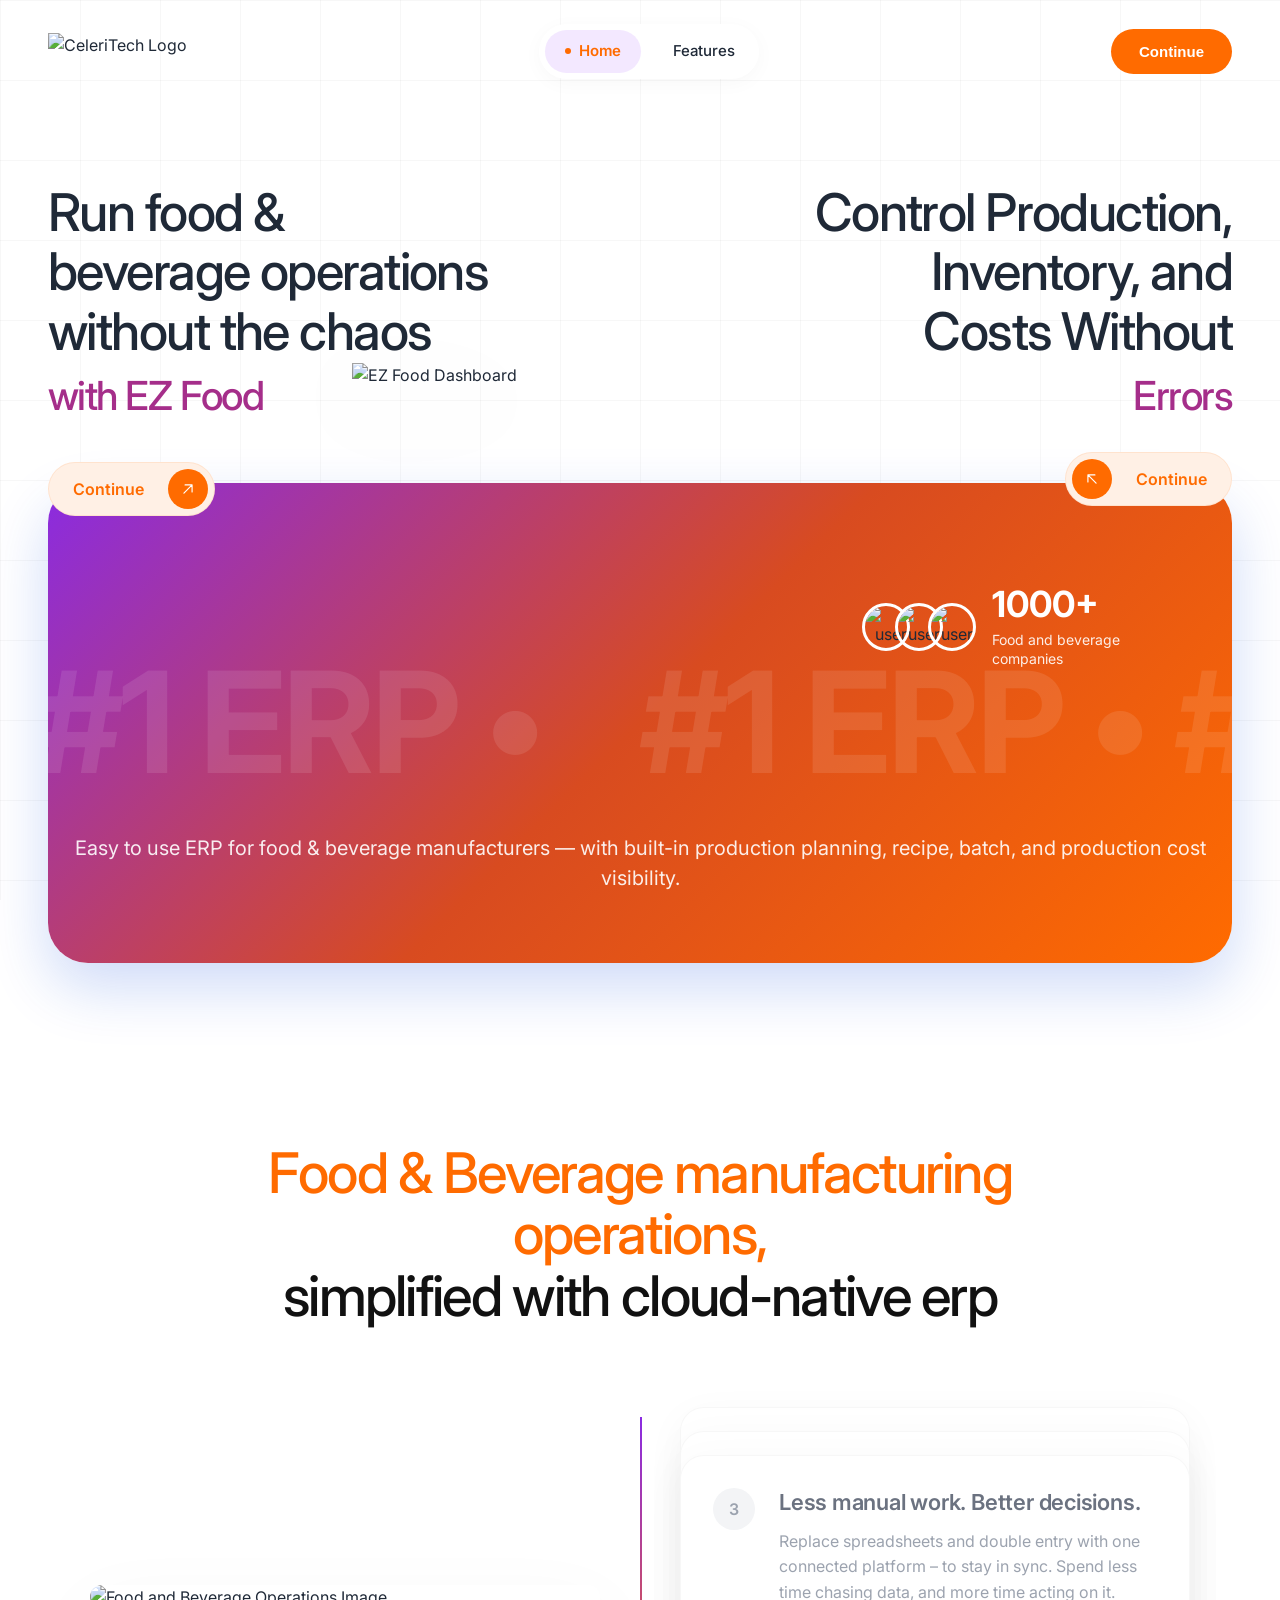
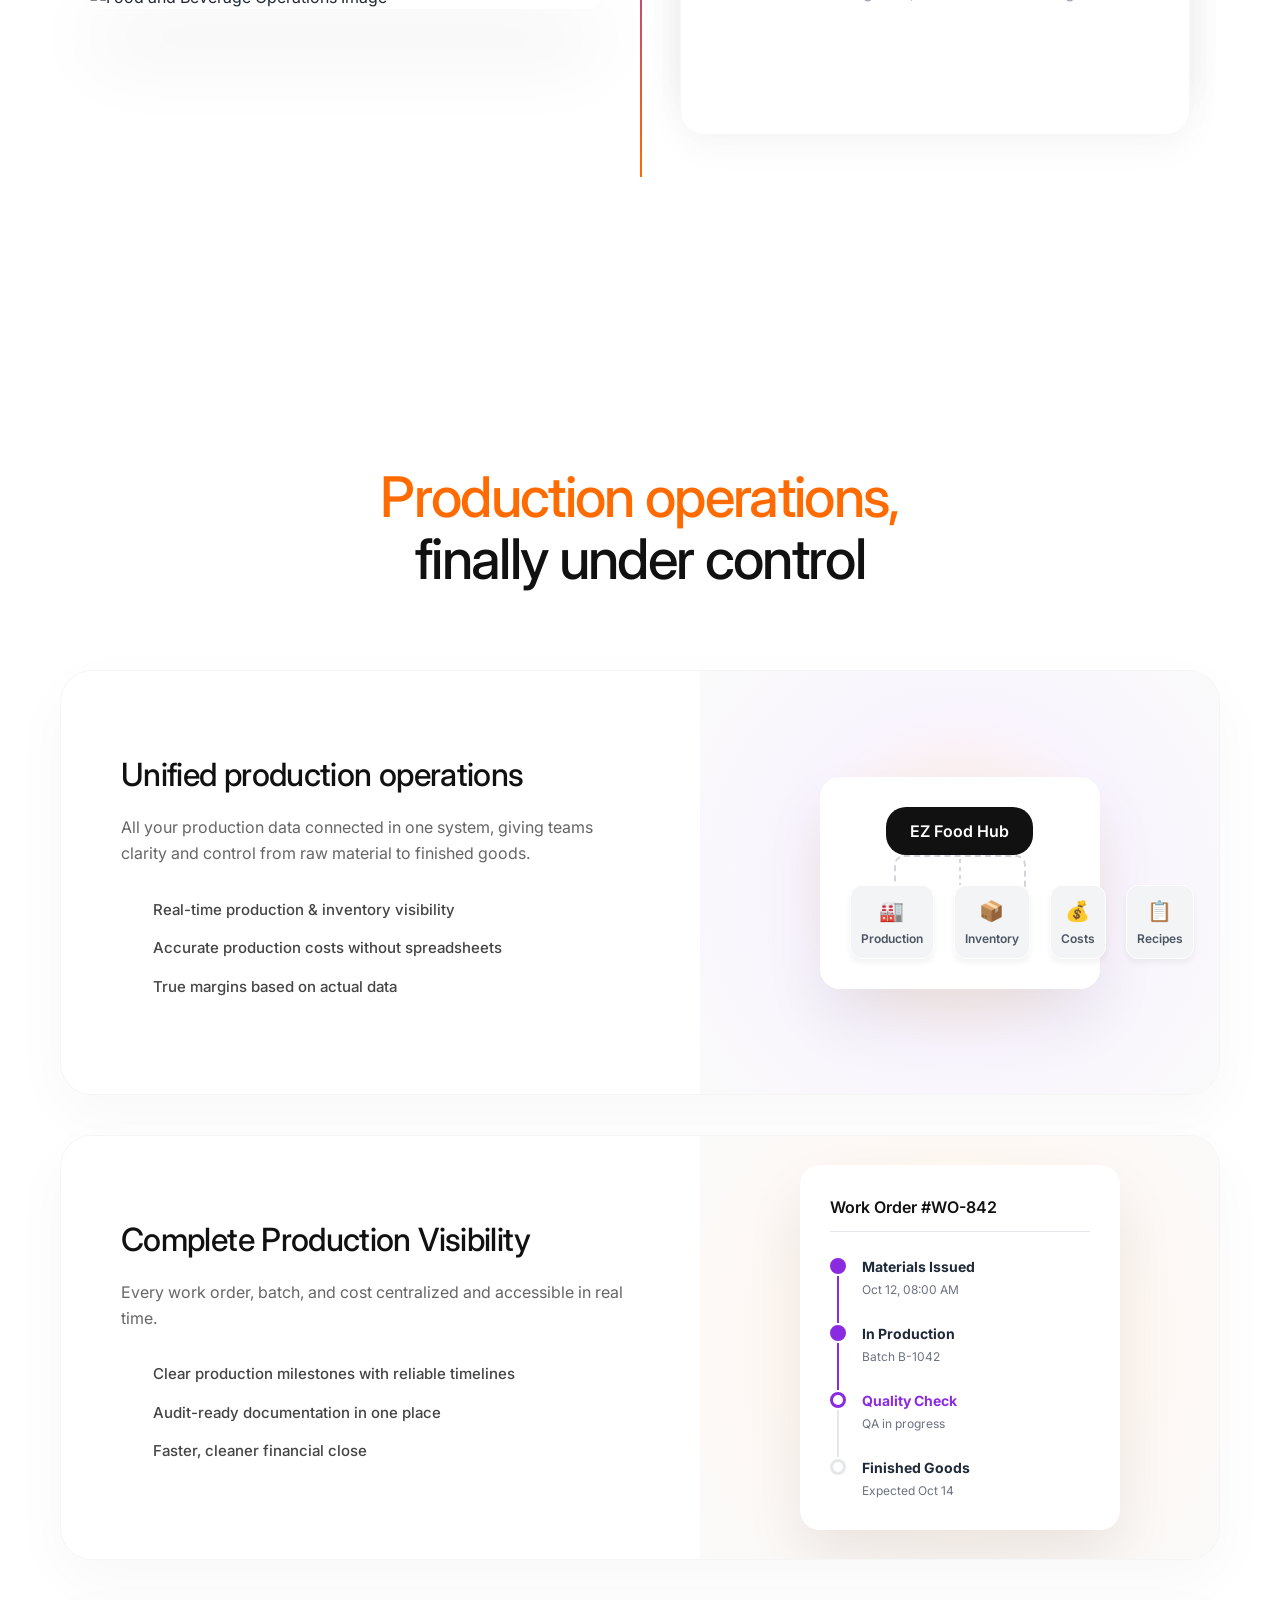
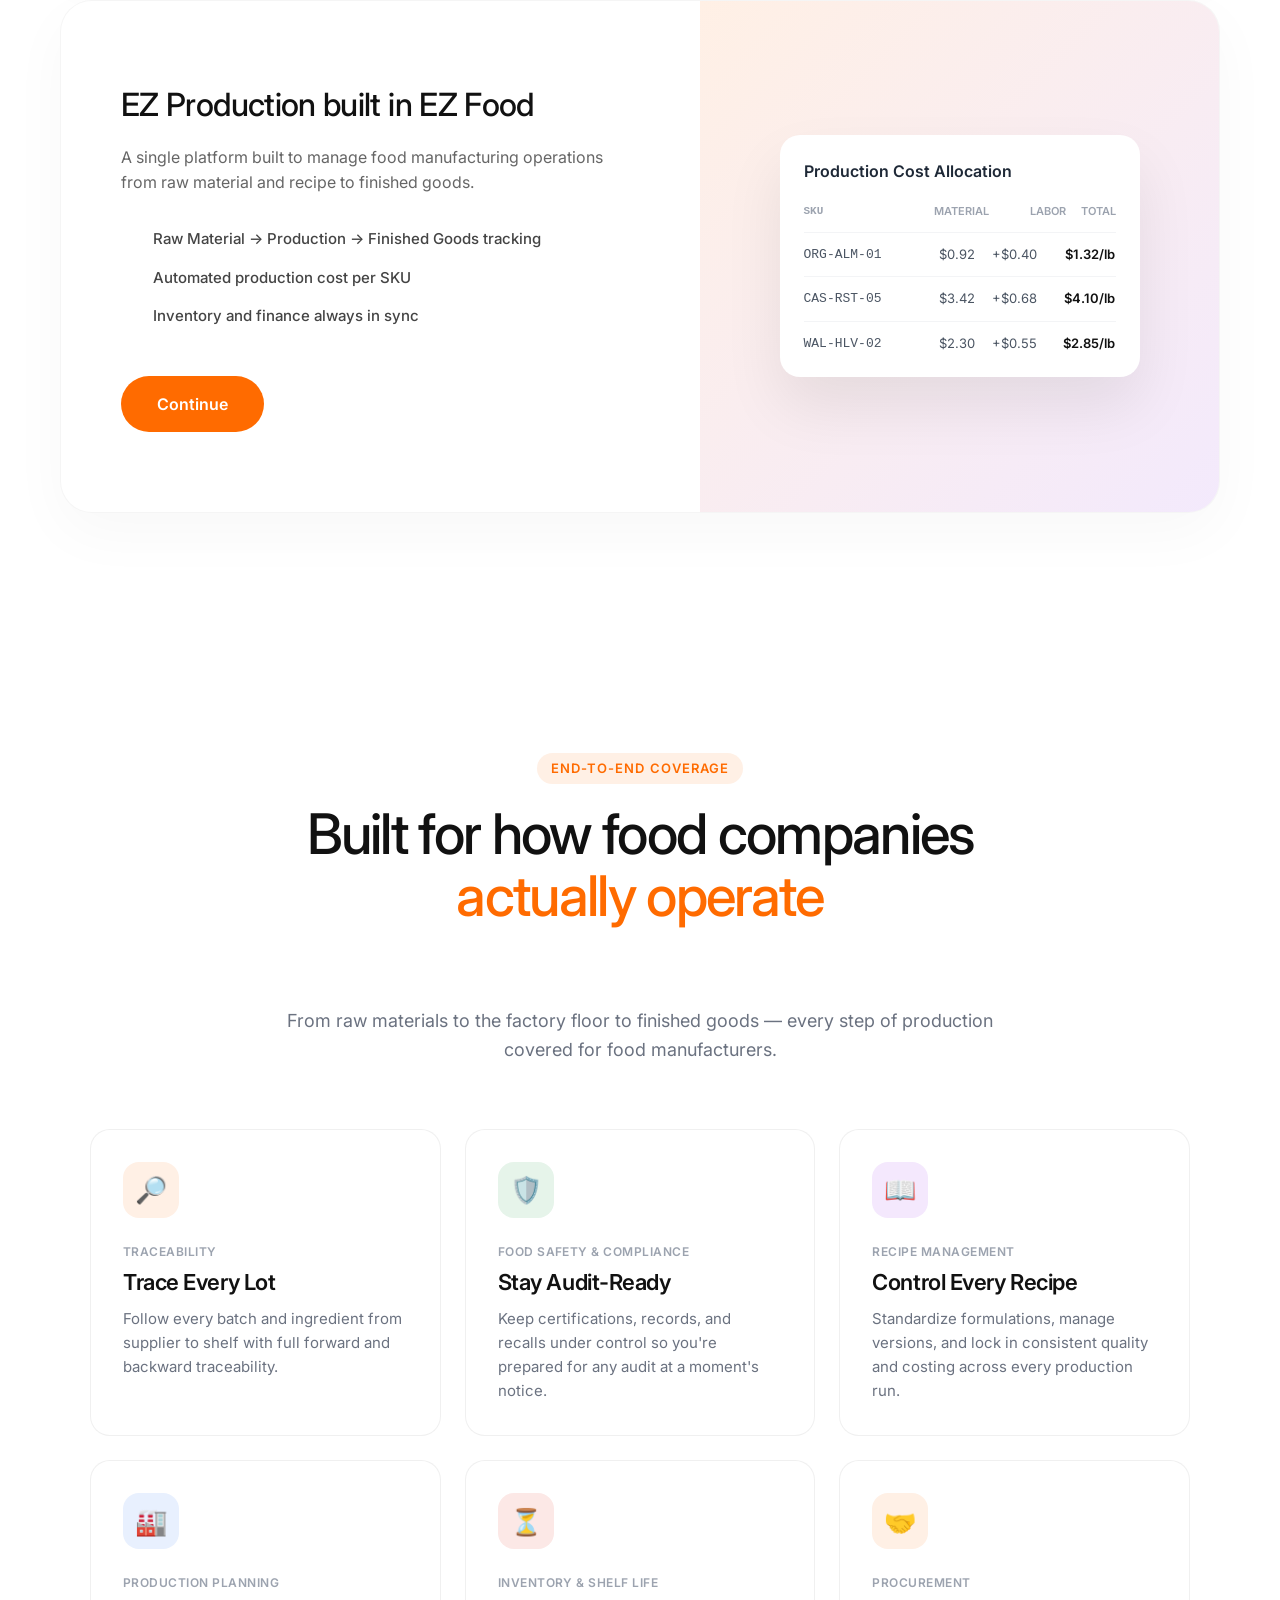
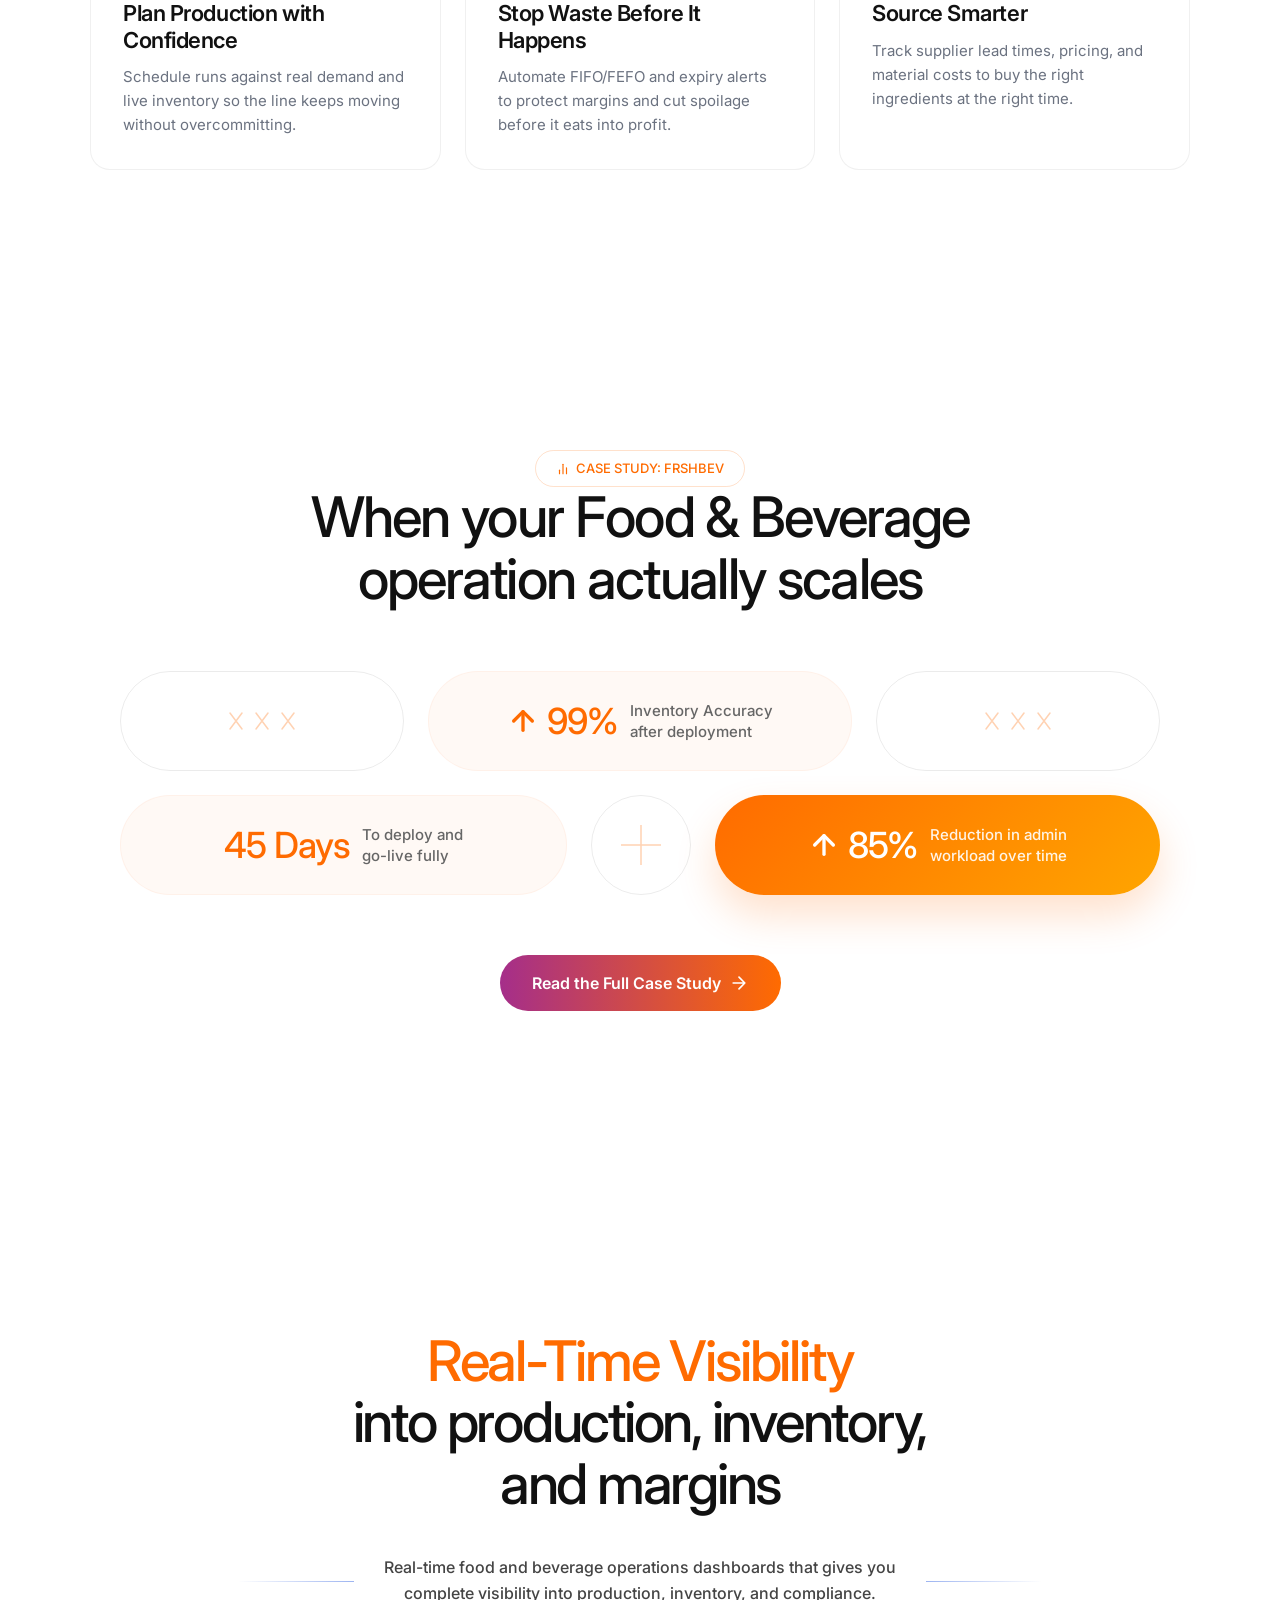
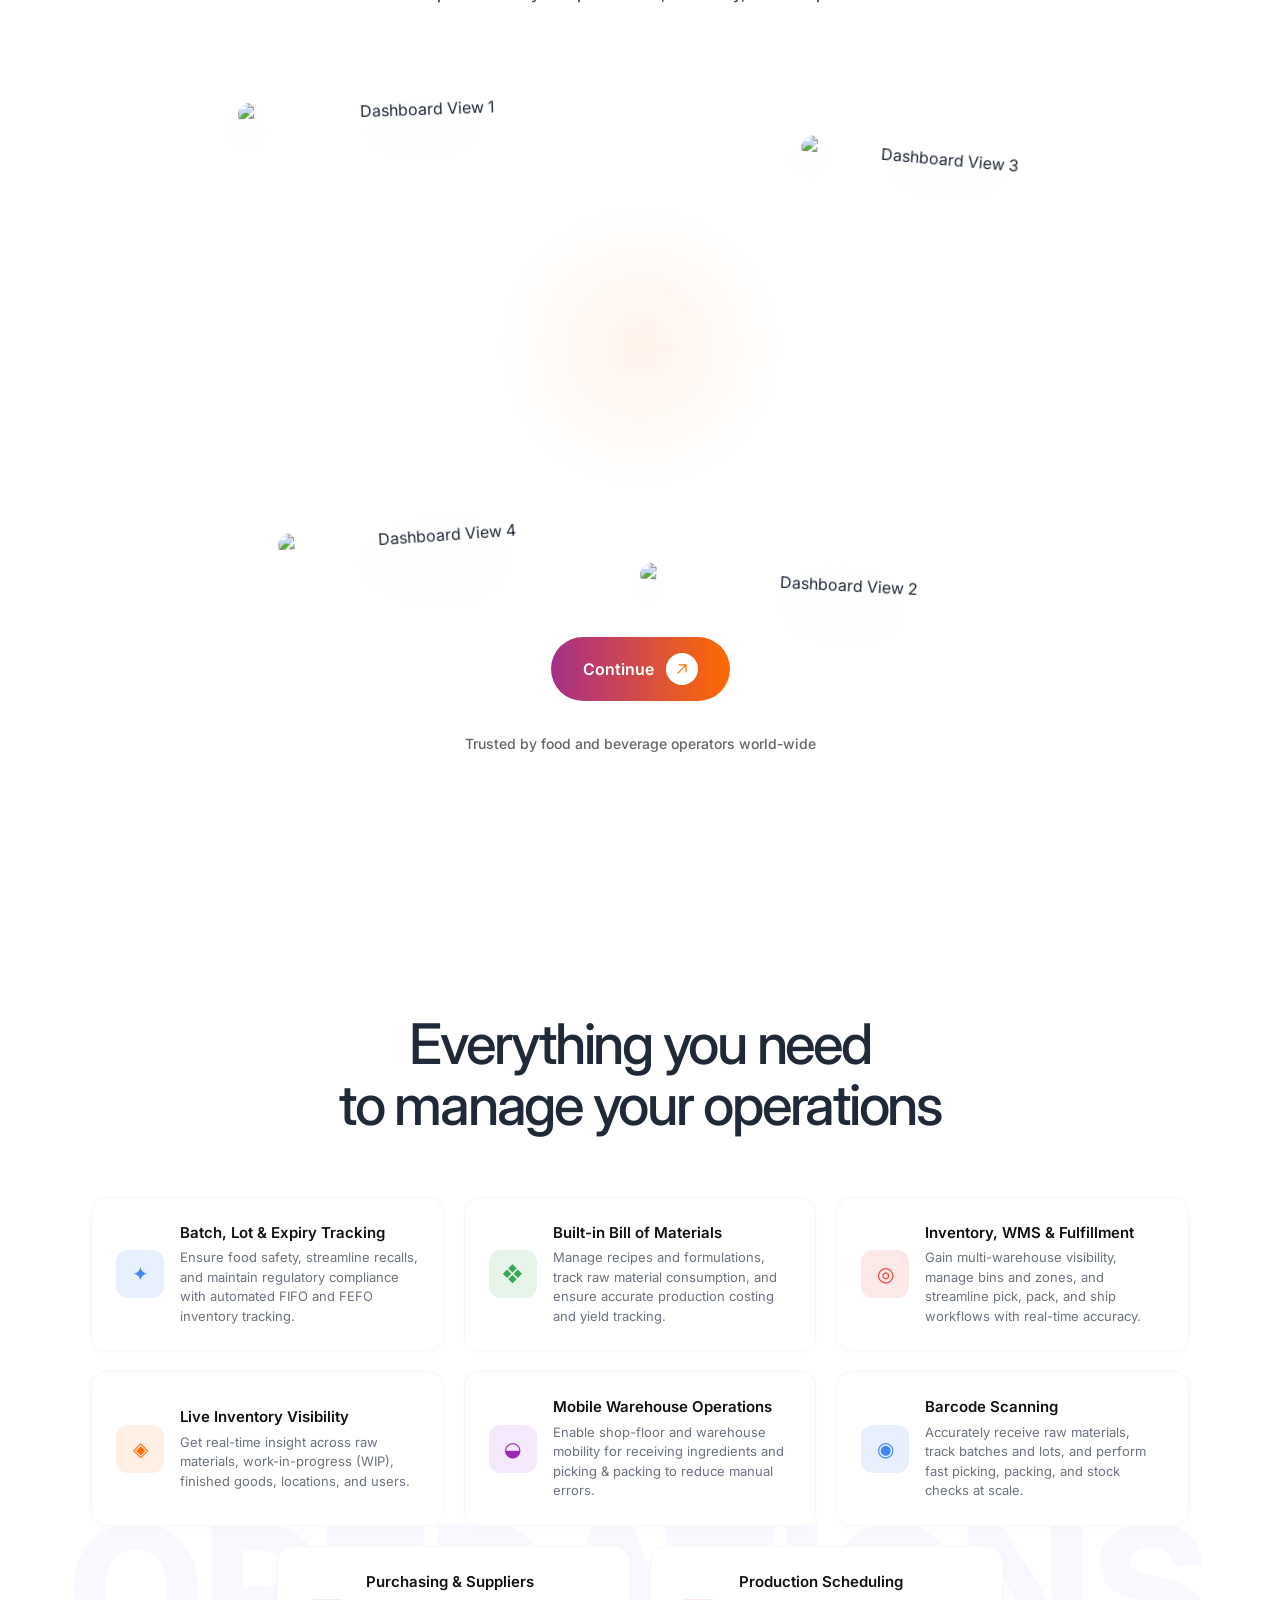
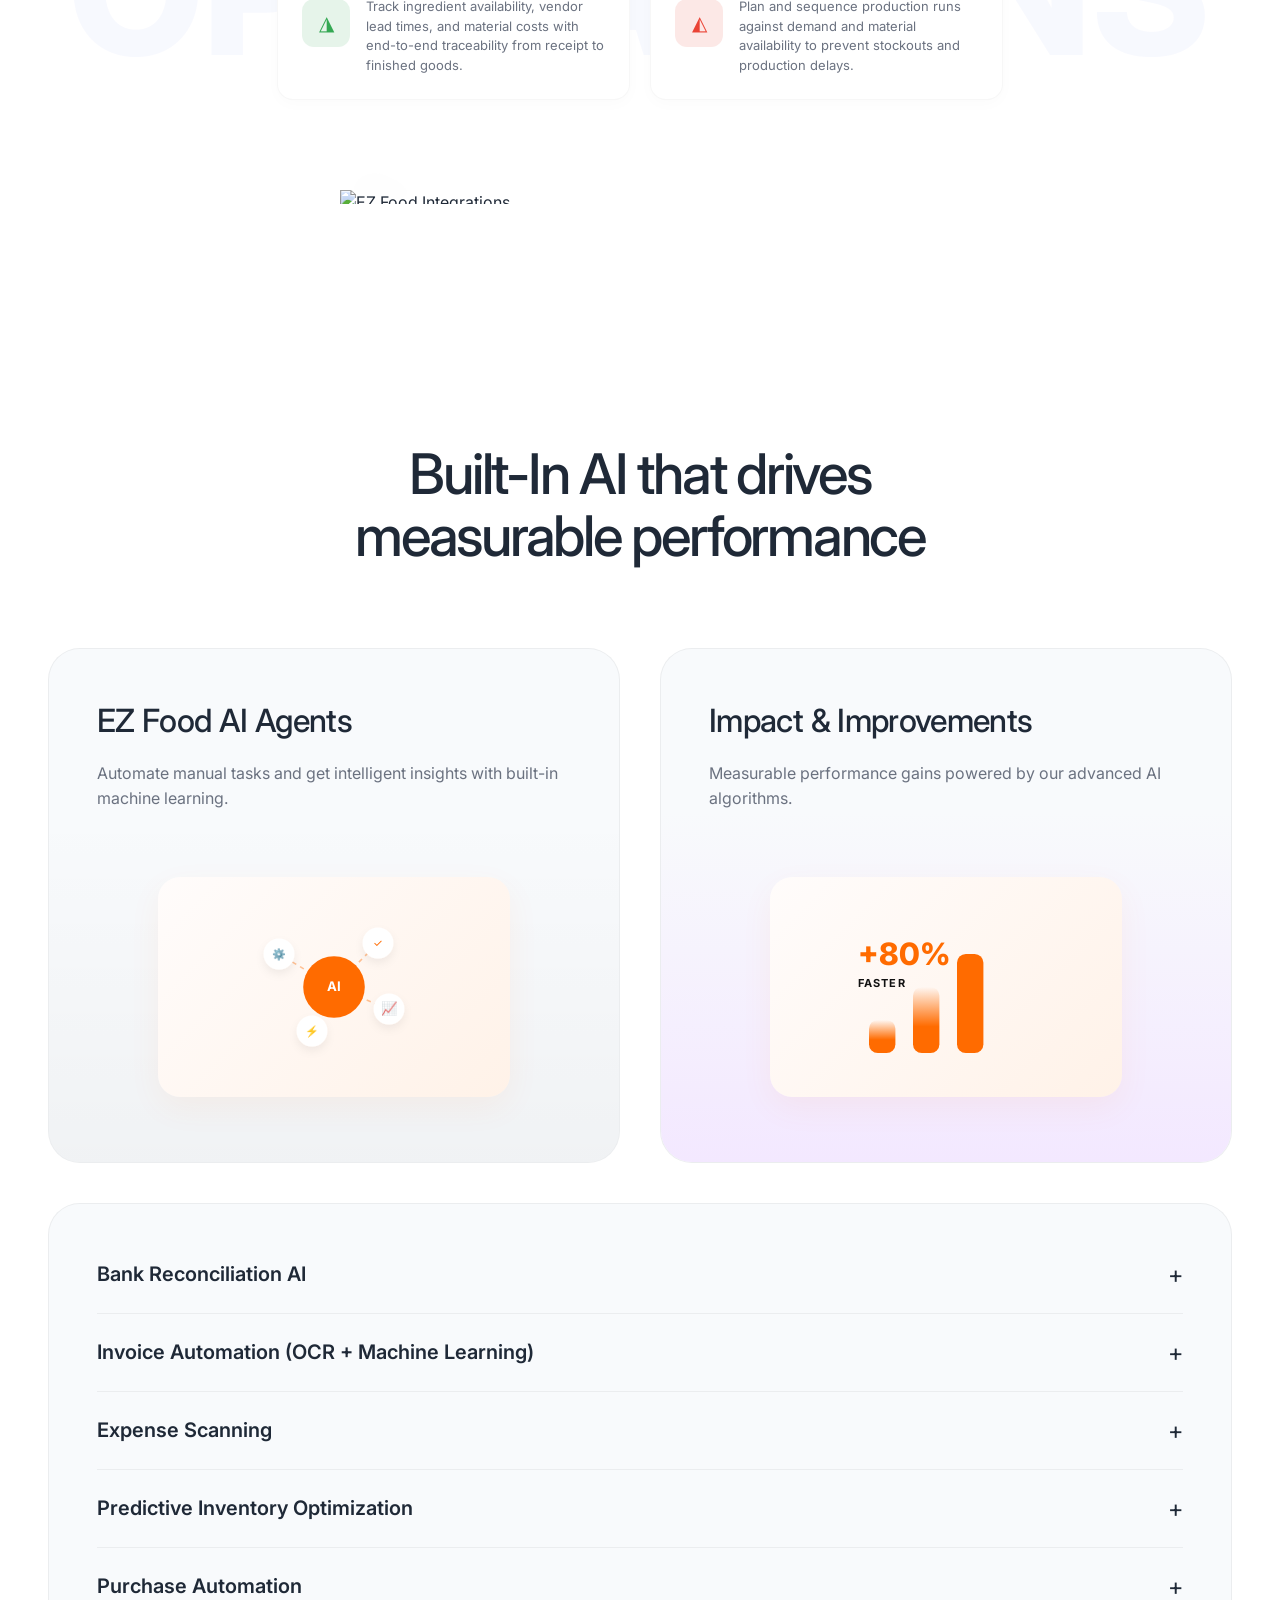
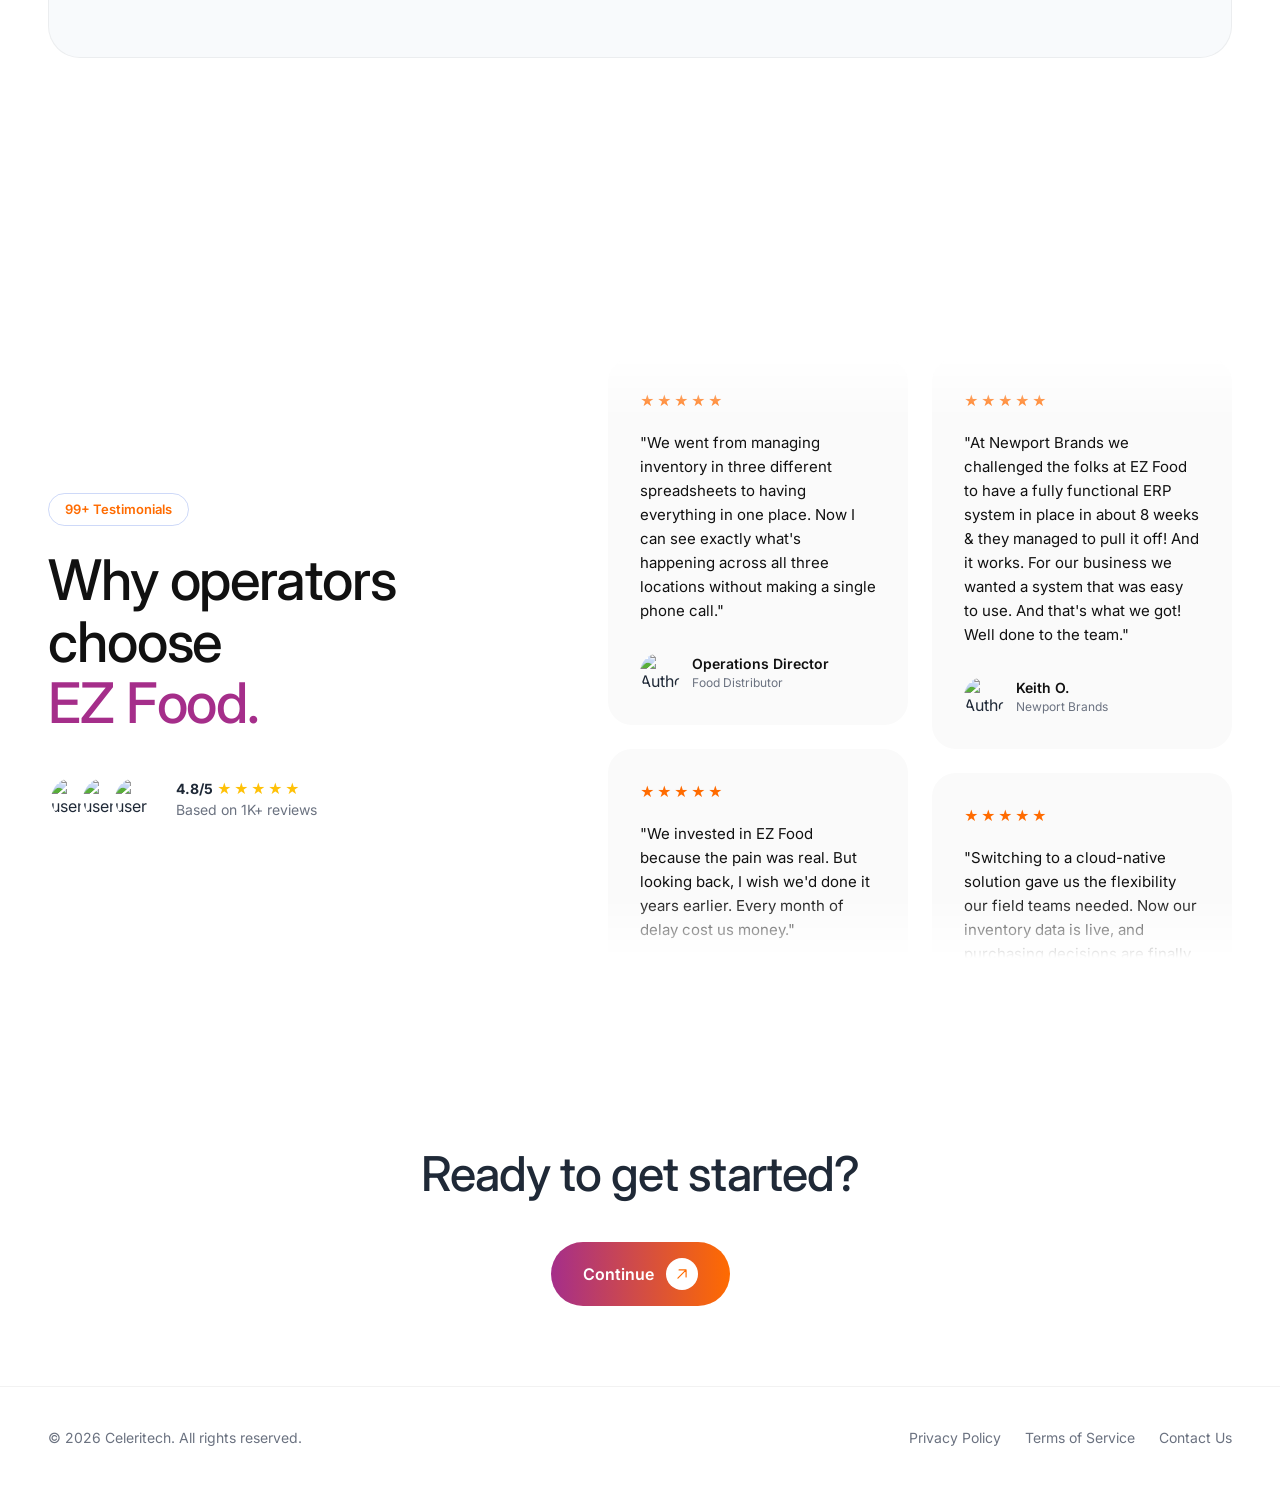
==== index.html @ 30a9c063 "Add Microsoft Clarity tracking script to all page headers Co-authored-by: Cursor <cursoragent@cursor" ====
<!DOCTYPE html>
<html lang="en">

<head>
    <meta charset="UTF-8">
    <meta name="viewport" content="width=device-width, initial-scale=1.0">
    <!-- Microsoft Clarity -->
    <script type="text/javascript">
        (function(c,l,a,r,i,t,y){
            c[a]=c[a]||function(){(c[a].q=c[a].q||[]).push(arguments)};
            t=l.createElement(r);t.async=1;t.src="https://www.clarity.ms/tag/"+i;
            y=l.getElementsByTagName(r)[0];y.parentNode.insertBefore(t,y);
        })(window, document, "clarity", "script", "x4iiqutn08");
    </script>
    <title>EZ Food – Cloud‑Native ERP for Food & Beverage Manufacturers</title>
    <meta name="description"
        content="EZ Food delivers cloud‑native, end‑to‑end control for food & beverage manufacturing operations. Boost visibility, reduce errors, and scale production effortlessly.">
    <link rel="canonical" href="https://www.enterpryze.celeritech.biz/" />
    <meta property="og:title" content="EZ Food – Cloud‑Native ERP for Food & Beverage Manufacturers" />
    <meta property="og:description"
        content="Streamline production, recipes, inventory, and costs with a single, AI‑powered ERP platform built for food manufacturers." />
    <meta property="og:image" content="https://www.enterpryze.celeritech.biz/assets/og-image.jpg" />
    <!-- Modern Sans-Serif Font similar to the reference -->
    <link href="https://fonts.googleapis.com/css2?family=Inter:wght@400;500;600;700&display=swap" rel="stylesheet">
    <link rel="stylesheet" href="styles.css">
    <!-- OpenAI Pixel -->
    <script>!function(w,d,s,u){if(w.oaiq)return;var q=function(){q.q.push(arguments)};q.q=[];w.oaiq=q;var j=d.createElement(s);j.async=1;j.src=u;var f=d.getElementsByTagName(s)[0];f.parentNode.insertBefore(j,f)}(window,document,"script","https://bzrcdn.openai.com/sdk/oaiq.min.js");oaiq("init",{pixelId:"5Sp3DaC7r8E27gbKiSJ3EH",debug:true});</script>
    <!-- Meta Pixel Code -->
    <script>
    !function(f,b,e,v,n,t,s)
    {if(f.fbq)return;n=f.fbq=function(){n.callMethod?
    n.callMethod.apply(n,arguments):n.queue.push(arguments)};
    if(!f._fbq)f._fbq=n;n.push=n;n.loaded=!0;n.version='2.0';
    n.queue=[];t=b.createElement(e);t.async=!0;
    t.src=v;s=b.getElementsByTagName(e)[0];
    s.parentNode.insertBefore(t,s)}(window, document,'script',
    'https://connect.facebook.net/en_US/fbevents.js');
    fbq('init', '638460233849959');
    fbq('track', 'PageView');
    </script>
    <noscript><img height="1" width="1" style="display:none"
    src="https://www.facebook.com/tr?id=638460233849959&ev=PageView&noscript=1"
    /></noscript>
    <!-- End Meta Pixel Code -->
    <!-- Google Tag Manager -->
    <script>(function(w,d,s,l,i){w[l]=w[l]||[];w[l].push({'gtm.start':
    new Date().getTime(),event:'gtm.js'});var f=d.getElementsByTagName(s)[0],
    j=d.createElement(s),dl=l!='dataLayer'?'&l='+l:'';j.async=true;j.src=
    'https://www.googletagmanager.com/gtm.js?id='+i+dl;f.parentNode.insertBefore(j,f);
    })(window,document,'script','dataLayer','GTM-PMD558M');</script>
    <!-- End Google Tag Manager -->
    <!-- Google tag (gtag.js) -->
    <script async src="https://www.googletagmanager.com/gtag/js?id=G-CQ107D64GC"></script>
    <script>
      window.dataLayer = window.dataLayer || [];
      function gtag(){dataLayer.push(arguments);}
      gtag('js', new Date());

      gtag('config', 'G-CQ107D64GC');
    </script>
    <!-- Google tag (gtag.js) event - delayed navigation helper -->
    <script>
      function gtagSendEvent(url) {
        var callback = function () {
          if (typeof url === 'string') {
            window.open(url, '_blank');
          }
        };
        oaiq("measure", "appointment_scheduled", { type: "customer_action" });
        gtag('event', 'close_convert_lead', {
          'event_callback': callback,
          'event_timeout': 2000,
        });
        return false;
      }
    </script>
</head>

<body>
    <!-- Google Tag Manager (noscript) -->
    <noscript><iframe src="https://www.googletagmanager.com/ns.html?id=GTM-PMD558M"
    height="0" width="0" style="display:none;visibility:hidden"></iframe></noscript>
    <!-- End Google Tag Manager (noscript) -->
    <div class="background-grid"></div>

    <!-- Navigation -->
    <nav class="navbar">
        <div class="logo">
            <img src="./assets/celeritech_logo.png" alt="CeleriTech Logo" class="brand-logo">
        </div>

        <div class="nav-links">
            <a href="#" class="nav-btn active">
                <span class="dot"></span> Home
            </a>
            <a href="#features" class="nav-link">Features</a>

        </div>

        <button class="nav-cta"
            onclick="gtagSendEvent('https://api.leadconnectorhq.com/widget/bookings/celeritechimporters')">Continue</button>
    </nav>

    <!-- Hero Section -->
    <main class="hero-container">
        <!-- Center Phone Mockup (overlaps everything) -->
        <!-- Center iPad Mockup (Animated) -->
        <!-- Center Dashboard Mockup -->
        <div class="hero-center-image-wrapper"
            style="position: absolute; left: 50%; top: 180px; transform: translateX(-50%); z-index: 20; width: 600px; max-width: 45vw; pointer-events: none;">
            <img src="https://ik.imagekit.io/kusosheutk/_Hero%20product%20image_%20V1.png" alt="EZ Food Dashboard"
                style="width: 100%; height: auto; object-fit: contain; filter: drop-shadow(0 25px 50px rgba(0,0,0,0.15));">
        </div>

        <section class="hero-content">
            <!-- Left Side: Title & CTA -->
            <div class="hero-left">
                <h1 class="hero-title" style="font-size: 52px; line-height: 1.15;">Run food &<br>beverage
                    operations<br>without the chaos<br><span class="muted"
                        style="font-size: 40px; color: rgb(165, 46, 138);">with EZ Food</span></h1>

                <div class="hero-cta-wrap">
                    <div class="pill-cta-container"
                        onclick="gtagSendEvent('https://api.leadconnectorhq.com/widget/bookings/celeritechimporters')"
                        style="cursor: pointer;">
                        <span class="cta-text">Continue</span>
                        <div class="cta-arrow-circle">
                            <svg width="14" height="14" viewBox="0 0 24 24" fill="none"
                                xmlns="http://www.w3.org/2000/svg">
                                <path d="M5 19L19 5M19 5H7M19 5V17" stroke="white" stroke-width="2"
                                    stroke-linecap="round" stroke-linejoin="round" />
                            </svg>
                        </div>
                    </div>
                </div>
            </div>

            <!-- Right Side: Description & Stats -->
            <div class="hero-right"
                style="text-align: right; display: flex; flex-direction: column; align-items: flex-end; padding-top: 0; max-width: 500px;">
                <h2 class="hero-title hide-on-mobile" style="font-size: 52px; line-height: 1.15; margin-bottom: 30px;">
                    Control Production,<br>
                    Inventory, and<br>
                    Costs Without<br>
                    <span class="muted" style="font-size: 40px; color: rgb(165, 46, 138);">Errors</span>
                </h2>

                <div class="hero-cta-wrap hide-on-mobile" style="margin-top: 0; margin-bottom: 20px;">
                    <div class="pill-cta-container"
                        onclick="gtagSendEvent('https://api.leadconnectorhq.com/widget/bookings/celeritechimporters')"
                        style="cursor: pointer; flex-direction: row-reverse; padding: 6px 24px 6px 6px; gap: 24px;">
                        <span class="cta-text" style="margin: 0;">Continue</span>
                        <div class="cta-arrow-circle">
                            <svg width="14" height="14" viewBox="0 0 24 24" fill="none"
                                xmlns="http://www.w3.org/2000/svg">
                                <path d="M19 19L5 5M5 5H17M5 5V17" stroke="white" stroke-width="2"
                                    stroke-linecap="round" stroke-linejoin="round" />
                            </svg>
                        </div>
                    </div>
                </div>

                <div class="hero-stats"
                    style="justify-content: flex-end; margin-top: 60px; margin-right: 40px; gap: 16px;">
                    <div class="avatars-group">
                        <img src="https://i.pravatar.cc/100?img=33" alt="user">
                        <img src="https://i.pravatar.cc/100?img=47" alt="user">
                        <img src="https://i.pravatar.cc/100?img=12" alt="user">
                    </div>
                    <div class="stats-text" style="color: white; text-align: left;">
                        <h2>1000+</h2>
                        <p style="font-size: 14px;">Food and beverage companies</p>
                    </div>
                </div>
            </div>
        </section>

        <!-- Large Transparent Watermark Background -->
        <div class="watermark-bg">
            <div class="marquee-track">
                <div class="watermark-text">#1 ERP • #1 ERP • #1 ERP • #1 ERP • #1 ERP • #1 ERP •&nbsp;</div>
                <div class="watermark-text">#1 ERP • #1 ERP • #1 ERP • #1 ERP • #1 ERP • #1 ERP •&nbsp;</div>
            </div>

            <div class="partnerships">
                <p>Easy to use ERP for food & beverage manufacturers — with built-in production planning, recipe,
                    batch, and production cost visibility.</p>
            </div>
        </div>

    </main>

    <!-- How It Helps / Challenges Solved Section -->
    <section class="how-it-helps-section">
        <div class="container">
            <div class="hih-header text-center" style="margin-bottom: 80px; text-align: center;">
                <h2 class="section-title"
                    style="max-width: 900px; margin: 0 auto; color: #111; font-size: 56px; line-height: 1.1; letter-spacing: -0.03em;">
                    <span style="color: #FF6B00;">Food & Beverage manufacturing operations,</span><br>
                    <span style="color: #111;">simplified with cloud-native erp</span>
                </h2>
            </div>

            <div class="hih-grid">
                <!-- Left: Image area -->
                <div class="hih-visual">
                    <img src="https://ik.imagekit.io/kusosheutk/Man%20Unloading%20Boxes.png"
                        alt="Food and Beverage Operations Image"
                        style="width: 100%; height: auto; max-height: 500px; object-fit: cover; border-radius: 32px; box-shadow: 0 40px 80px rgba(0,0,0,0.1);">
                </div>

                <!-- Right: Steps -->
                <div class="hih-steps">
                    <!-- Step 1 (Active) -->
                    <div class="hih-step step-active">
                        <div class="step-num">1</div>
                        <div class="step-content">
                            <h3>Full Visibility from Raw Material to Finished Goods — Without Spreadsheet Chaos</h3>
                            <p>Many food and beverage manufacturers still rely on spreadsheets for production planning,
                                manual inventory counting, and batch tracking. This creates delays, compliance risks,
                                and hidden costs that multiply as your production scales.</p>
                        </div>
                    </div>

                    <!-- Step 2 (Muted) -->
                    <div class="hih-step step-muted">
                        <div class="step-num">2</div>
                        <div class="step-content">
                            <h3 class="purple-title">EZ Food fixes that.</h3>
                            <p>A single integrated ERP for accounting, production planning, inventory management, order
                                processing, batch tracking, and customer relationship management, all with real-time
                                data that connects every function.</p>
                        </div>
                    </div>

                    <!-- Step 3 (Muted) -->
                    <div class="hih-step step-muted">
                        <div class="step-num">3</div>
                        <div class="step-content">
                            <h3>Less manual work. Better decisions.</h3>
                            <p>Replace spreadsheets and double entry with one connected platform – to stay in sync.
                                Spend less time chasing data, and more time acting on it.</p>
                        </div>
                    </div>

                    <div class="hih-cta-wrapper" style="margin-top: 24px; padding-left: 64px;">
                        <a href="#" onclick="gtagSendEvent('https://api.leadconnectorhq.com/widget/bookings/celeritechimporters'); return false;"
                            class="hih-cta">Continue</a>
                    </div>
                </div>
            </div>
        </div>
    </section>


    <!-- Stacked Cards Feature Section -->
    <section class="stacked-cards-section">
        <div class="container s-container">
            <div class="s-header text-center" style="margin-bottom: 80px;">
                <h2 class="section-title"
                    style="color: #111; font-size: 56px; line-height: 1.1; letter-spacing: -0.03em;">
                    <span style="color: #FF6B00;">Production operations,</span><br>
                    <span style="color: #111;">finally under control</span>
                </h2>
            </div>

            <div class="s-grid">

                <!-- Card 1 -->
                <div class="s-card">
                    <div class="s-content">
                        <h2>Unified production operations</h2>
                        <p>All your production data connected in one system, giving teams clarity and control from raw
                            material to finished goods.</p>
                        <ul class="s-list">
                            <li>
                                <svg width="20" height="20" viewBox="0 0 24 24" fill="none" class="check-icon"
                                    stroke="#FF6B00" stroke-width="2" stroke-linecap="round" stroke-linejoin="round">
                                    <polyline points="20 6 9 17 4 12"></polyline>
                                </svg>
                                Real-time production & inventory visibility
                            </li>
                            <li>
                                <svg width="20" height="20" viewBox="0 0 24 24" fill="none" class="check-icon"
                                    stroke="#FF6B00" stroke-width="2" stroke-linecap="round" stroke-linejoin="round">
                                    <polyline points="20 6 9 17 4 12"></polyline>
                                </svg>
                                Accurate production costs without spreadsheets
                            </li>
                            <li>
                                <svg width="20" height="20" viewBox="0 0 24 24" fill="none" class="check-icon"
                                    stroke="#FF6B00" stroke-width="2" stroke-linecap="round" stroke-linejoin="round">
                                    <polyline points="20 6 9 17 4 12"></polyline>
                                </svg>
                                True margins based on actual data
                            </li>
                        </ul>
                    </div>
                    <div class="s-visual visual-bg-1">
                        <div class="s-mockup hub-ui">
                            <div class="hub-center">EZ Food Hub</div>
                            <div class="hub-nodes">
                                <div class="node"><span class="node-icon">🏭</span>Production</div>
                                <div class="node"><span class="node-icon">📦</span>Inventory</div>
                                <div class="node"><span class="node-icon">💰</span>Costs</div>
                                <div class="node"><span class="node-icon">📋</span>Recipes</div>
                            </div>
                        </div>
                    </div>
                </div>

                <!-- Card 2 -->
                <div class="s-card s-reverse">
                    <div class="s-visual visual-bg-2">
                        <div class="s-mockup timeline-ui">
                            <div class="timeline-header">Work Order #WO-842</div>
                            <div class="timeline-body">
                                <div class="t-step done">
                                    <div class="t-dot"></div>
                                    <div class="t-text"><strong>Materials Issued</strong><span>Oct 12, 08:00 AM</span>
                                    </div>
                                </div>
                                <div class="t-step done">
                                    <div class="t-dot"></div>
                                    <div class="t-text"><strong>In Production</strong><span>Batch B-1042</span>
                                    </div>
                                </div>
                                <div class="t-step active">
                                    <div class="t-dot"></div>
                                    <div class="t-text"><strong>Quality Check</strong><span>QA in progress</span>
                                    </div>
                                </div>
                                <div class="t-step">
                                    <div class="t-dot"></div>
                                    <div class="t-text"><strong>Finished Goods</strong><span>Expected Oct 14</span></div>
                                </div>
                            </div>
                        </div>
                    </div>
                    <div class="s-content">
                        <h2>Complete Production Visibility</h2>
                        <p>Every work order, batch, and cost centralized and accessible in real time.</p>
                        <ul class="s-list">
                            <li>
                                <svg width="20" height="20" viewBox="0 0 24 24" fill="none" class="check-icon"
                                    stroke="#8A2BE2" stroke-width="2" stroke-linecap="round" stroke-linejoin="round">
                                    <polyline points="20 6 9 17 4 12"></polyline>
                                </svg>
                                Clear production milestones with reliable timelines
                            </li>
                            <li>
                                <svg width="20" height="20" viewBox="0 0 24 24" fill="none" class="check-icon"
                                    stroke="#8A2BE2" stroke-width="2" stroke-linecap="round" stroke-linejoin="round">
                                    <polyline points="20 6 9 17 4 12"></polyline>
                                </svg>
                                Audit-ready documentation in one place
                            </li>
                            <li>
                                <svg width="20" height="20" viewBox="0 0 24 24" fill="none" class="check-icon"
                                    stroke="#8A2BE2" stroke-width="2" stroke-linecap="round" stroke-linejoin="round">
                                    <polyline points="20 6 9 17 4 12"></polyline>
                                </svg>
                                Faster, cleaner financial close
                            </li>
                        </ul>
                    </div>
                </div>

                <!-- Card 3 -->
                <div class="s-card">
                    <div class="s-content">
                        <h2>EZ Production built in EZ Food</h2>
                        <p>A single platform built to manage food manufacturing operations from raw material and recipe
                            to finished goods.</p>
                        <ul class="s-list">
                            <li>
                                <svg width="20" height="20" viewBox="0 0 24 24" fill="none" class="check-icon"
                                    stroke="#FF6B00" stroke-width="2" stroke-linecap="round" stroke-linejoin="round">
                                    <polyline points="20 6 9 17 4 12"></polyline>
                                </svg>
                                Raw Material → Production → Finished Goods tracking
                            </li>
                            <li>
                                <svg width="20" height="20" viewBox="0 0 24 24" fill="none" class="check-icon"
                                    stroke="#FF6B00" stroke-width="2" stroke-linecap="round" stroke-linejoin="round">
                                    <polyline points="20 6 9 17 4 12"></polyline>
                                </svg>
                                Automated production cost per SKU
                            </li>
                            <li>
                                <svg width="20" height="20" viewBox="0 0 24 24" fill="none" class="check-icon"
                                    stroke="#FF6B00" stroke-width="2" stroke-linecap="round" stroke-linejoin="round">
                                    <polyline points="20 6 9 17 4 12"></polyline>
                                </svg>
                                Inventory and finance always in sync
                            </li>
                        </ul>
                        <div style="margin-top: 32px;">
                            <a href="#" onclick="gtagSendEvent('https://api.leadconnectorhq.com/widget/bookings/celeritechimporters'); return false;"
                                class="hih-cta">Continue</a>
                        </div>
                    </div>
                    <div class="s-visual visual-bg-3">
                        <div class="s-mockup table-ui">
                            <div class="table-header">Production Cost Allocation</div>
                            <div class="table-row th">
                                <span>SKU</span>
                                <span>Material</span>
                                <span>Labor</span>
                                <span>Total</span>
                            </div>
                            <div class="table-row">
                                <span>ORG-ALM-01</span>
                                <span>$0.92</span>
                                <span>+$0.40</span>
                                <strong>$1.32/lb</strong>
                            </div>
                            <div class="table-row">
                                <span>CAS-RST-05</span>
                                <span>$3.42</span>
                                <span>+$0.68</span>
                                <strong>$4.10/lb</strong>
                            </div>
                            <div class="table-row">
                                <span>WAL-HLV-02</span>
                                <span>$2.30</span>
                                <span>+$0.55</span>
                                <strong>$2.85/lb</strong>
                            </div>
                        </div>
                    </div>
                </div>

            </div>
        </div>
    </section>

    <!-- Capabilities / Benefits Section -->
    <section class="capabilities-section">
        <div class="container">
            <div class="cap-header text-center">
                <span class="cap-eyebrow">End-to-end coverage</span>
                <h2 class="section-title"
                    style="color: #111; font-size: 56px; line-height: 1.1; letter-spacing: -0.03em;">
                    Built for how food companies<br>
                    <span style="color: #FF6B00;">actually operate</span>
                </h2>
                <p class="cap-subtitle">From raw materials to the factory floor to finished goods — every step of
                    production covered for food manufacturers.</p>
            </div>

            <div class="cap-grid">
                <!-- 1 -->
                <div class="cap-card">
                    <div class="cap-icon" style="background: #FFF0E5; color: #FF6B00;">🔎</div>
                    <span class="cap-tag">Traceability</span>
                    <h3>Trace Every Lot</h3>
                    <p>Follow every batch and ingredient from supplier to shelf with full forward and backward
                        traceability.</p>
                </div>
                <!-- 2 -->
                <div class="cap-card">
                    <div class="cap-icon" style="background: #E6F4EA; color: #34A853;">🛡️</div>
                    <span class="cap-tag">Food Safety & Compliance</span>
                    <h3>Stay Audit-Ready</h3>
                    <p>Keep certifications, records, and recalls under control so you're prepared for any audit at a
                        moment's notice.</p>
                </div>
                <!-- 3 -->
                <div class="cap-card">
                    <div class="cap-icon" style="background: #F4E8FD; color: #9C27B0;">📖</div>
                    <span class="cap-tag">Recipe Management</span>
                    <h3>Control Every Recipe</h3>
                    <p>Standardize formulations, manage versions, and lock in consistent quality and costing across every
                        production run.</p>
                </div>
                <!-- 4 -->
                <div class="cap-card">
                    <div class="cap-icon" style="background: #E8F0FE; color: #4285F4;">🏭</div>
                    <span class="cap-tag">Production Planning</span>
                    <h3>Plan Production with Confidence</h3>
                    <p>Schedule runs against real demand and live inventory so the line keeps moving without overcommitting.</p>
                </div>
                <!-- 5 -->
                <div class="cap-card">
                    <div class="cap-icon" style="background: #FCE8E6; color: #EA4335;">⏳</div>
                    <span class="cap-tag">Inventory & Shelf Life</span>
                    <h3>Stop Waste Before It Happens</h3>
                    <p>Automate FIFO/FEFO and expiry alerts to protect margins and cut spoilage before it eats into
                        profit.</p>
                </div>
                <!-- 6 -->
                <div class="cap-card">
                    <div class="cap-icon" style="background: #FFF0E5; color: #FF6B00;">🤝</div>
                    <span class="cap-tag">Procurement</span>
                    <h3>Source Smarter</h3>
                    <p>Track supplier lead times, pricing, and material costs to buy the right ingredients at the right
                        time.</p>
                </div>
            </div>
        </div>
    </section>

    <!-- Case Study Section -->
    <section class="custom-stats-section" style="padding: 40px 20px; background-color: #ffffff;">
        <div
            style="position: relative; max-width: 1400px; margin: 0 auto; padding: 120px 0; border-radius: 48px; background-color: #ffffff; background-image: url('https://ik.imagekit.io/kusosheutk/Teamwork%20in%20Action.png'); background-size: cover; background-position: center; overflow: hidden; border: none; outline: none;">
            <div
                style="position: absolute; top: 0; left: 0; right: 0; bottom: 0; background: linear-gradient(rgba(255, 255, 255, 0.82), rgba(255, 255, 255, 1)); z-index: 1;">
            </div>
            <div class="container" style="position: relative; z-index: 2;">
                <div class="cs-header text-center" style="margin-bottom: 60px; text-align: center;">
                    <div class="cs-badge">
                        <svg width="14" height="14" viewBox="0 0 24 24" fill="none" stroke="currentColor"
                            stroke-width="2" stroke-linecap="round" stroke-linejoin="round"
                            style="margin-right: 6px; display: inline-block; vertical-align: middle;">
                            <line x1="18" y1="20" x2="18" y2="10"></line>
                            <line x1="12" y1="20" x2="12" y2="4"></line>
                            <line x1="6" y1="20" x2="6" y2="14"></line>
                        </svg>
                        <span style="vertical-align: middle;">CASE STUDY: FRSHBEV</span>
                    </div>
                    <h2 class="cs-heading"
                        style="font-size: 56px; line-height: 1.1; color: #111; font-weight: 500; letter-spacing: -0.03em;">
                        When your Food & Beverage<br>
                        <span style="color: #111;">operation actually scales</span>
                    </h2>
                </div>

                <div class="stats-pill-grid">
                    <!-- Top Row -->
                    <div class="pill-row top-row">
                        <div class="pill-card bordered-pill decorative-pill">
                            <svg width="80" height="24" viewBox="0 0 80 24" stroke="rgba(255, 107, 0, 0.3)"
                                stroke-width="1.5" stroke-linecap="round" fill="none">
                                <path d="M8,4 L20,20 M20,4 L8,20" />
                                <path d="M34,4 L46,20 M46,4 L34,20" />
                                <path d="M60,4 L72,20 M72,4 L60,20" />
                            </svg>
                        </div>
                        <div class="pill-card light-pill stat-pill">
                            <div class="stat-large orange-text">
                                <svg width="32" height="32" viewBox="0 0 24 24" fill="none" stroke="currentColor"
                                    stroke-width="2.5" stroke-linecap="round" stroke-linejoin="round"
                                    style="margin-right: 8px; vertical-align: middle;">
                                    <line x1="12" y1="19" x2="12" y2="5"></line>
                                    <polyline points="5 12 12 5 19 12"></polyline>
                                </svg>
                                99%
                            </div>
                            <div class="stat-desc">Inventory Accuracy<br>after deployment</div>
                        </div>
                        <div class="pill-card bordered-pill decorative-pill">
                            <svg width="80" height="24" viewBox="0 0 80 24" stroke="rgba(255, 107, 0, 0.3)"
                                stroke-width="1.5" stroke-linecap="round" fill="none">
                                <path d="M8,4 L20,20 M20,4 L8,20" />
                                <path d="M34,4 L46,20 M46,4 L34,20" />
                                <path d="M60,4 L72,20 M72,4 L60,20" />
                            </svg>
                        </div>
                    </div>

                    <!-- Bottom Row -->
                    <div class="pill-row bottom-row">
                        <div class="pill-card light-pill stat-pill">
                            <div class="stat-large orange-text">45 Days</div>
                            <div class="stat-desc">To deploy and<br>go-live fully</div>
                        </div>
                        <div class="pill-card bordered-pill circular-pill">
                            <svg width="40" height="40" viewBox="0 0 40 40" stroke="rgba(255, 107, 0, 0.3)"
                                stroke-width="1.5" stroke-linecap="round" fill="none">
                                <path d="M20,0 L20,40 M0,20 L40,20" />
                            </svg>
                        </div>
                        <div class="pill-card solid-pill stat-pill"
                            style="background: linear-gradient(135deg, #FF6B00 0%, #FFA500 100%);">
                            <div class="stat-large white-text">
                                <svg width="32" height="32" viewBox="0 0 24 24" fill="none" stroke="currentColor"
                                    stroke-width="2.5" stroke-linecap="round" stroke-linejoin="round"
                                    style="margin-right: 8px; vertical-align: middle;">
                                    <line x1="12" y1="19" x2="12" y2="5"></line>
                                    <polyline points="5 12 12 5 19 12"></polyline>
                                </svg>
                                85%
                            </div>
                            <div class="stat-desc white-text">Reduction in admin<br>workload over time</div>
                        </div>
                    </div>
                </div>

                <div class="cs-footer text-center" style="margin-top: 60px; text-align: center;">
                    <a href="https://www.enterpryze.com/post/cloud-erp-for-manufacturing-frshbev" target="_blank"
                        class="cs-cta">
                        Read the Full Case Study
                        <svg width="20" height="20" viewBox="0 0 24 24" fill="none" xmlns="http://www.w3.org/2000/svg"
                            style="margin-left: 8px; vertical-align: middle;">
                            <path d="M5 12H19M19 12L12 5M19 12L12 19" stroke="currentColor" stroke-width="2"
                                stroke-linecap="round" stroke-linejoin="round" />
                        </svg>
                    </a>
                </div>
            </div>
        </div>
    </section>

    <!-- All-in-one Solution Section -->
    <section class="solution-section">
        <div class="container solution-centered">
            <h2 class="solution-heading">
                Real-Time Visibility<br>
                <span style="color: #111;">into production, inventory,<br>
                    and margins</span>
            </h2>

            <div class="solution-divider">
                <div class="divider-line left-line"></div>
                <p class="divider-text">Real-time food and beverage operations dashboards that gives you<br>complete
                    visibility into production, inventory, and compliance.</p>
                <div class="divider-line right-line"></div>
            </div>

            <!-- Floating Images Area inserted into Solution Section -->
            <div class="solution-floating-images"
                style="position: relative; width: 100%; max-width: 900px; height: 500px; margin: 40px auto; display: flex; align-items: center; justify-content: center;">
                <!-- Base Foundation / Background Elements for Depth (Optional) -->
                <div
                    style="position: absolute; width: 300px; height: 300px; background: radial-gradient(circle, rgba(255,107,0,0.08) 0%, rgba(255,107,0,0) 70%); top: 50%; left: 50%; transform: translate(-50%, -50%); z-index: 0;">
                </div>

                <!-- Floating Image 1 (Top Left) -->
                <img src="https://ik.imagekit.io/kusosheutk/Copy%20of%20Copy%20of%20Copy%20of%20Copy%20of%20Copy%20of%20cjc%20+%20ipa%20(4).png"
                    alt="Dashboard View 1"
                    style="position: absolute; top: 0%; left: 0%; width: 45%; height: auto; object-fit: contain; z-index: 2; border-radius: 12px; filter: drop-shadow(0 20px 30px rgba(0,0,0,0.08)); transform: rotate(-2deg); animation: float1 6s ease-in-out infinite;">

                <!-- Floating Image 2 (Bottom Right) -->
                <img src="https://ik.imagekit.io/kusosheutk/Copy%20of%20Copy%20of%20Copy%20of%20Copy%20of%20Copy%20of%20cjc%20+%20ipa%20(3).png"
                    alt="Dashboard View 2"
                    style="position: absolute; bottom: 0%; right: 0%; width: 50%; height: auto; object-fit: contain; z-index: 3; border-radius: 12px; filter: drop-shadow(0 20px 40px rgba(0,0,0,0.12)); transform: rotate(3deg); animation: float2 7s ease-in-out infinite alternate;">

                <!-- Floating Image 3 (Top Right) -->
                <img src="https://ik.imagekit.io/kusosheutk/Copy%20of%20Copy%20of%20Copy%20of%20Copy%20of%20Copy%20of%20cjc%20+%20ipa%20(2).png"
                    alt="Dashboard View 3"
                    style="position: absolute; top: 10%; right: -5%; width: 35%; height: auto; object-fit: contain; z-index: 1; border-radius: 12px; filter: drop-shadow(0 15px 25px rgba(0,0,0,0.06)); transform: rotate(5deg); animation: float3 8s ease-in-out infinite;">

                <!-- Floating Image 4 (Bottom Left) -->
                <img src="https://ik.imagekit.io/kusosheutk/Copy%20of%20Copy%20of%20Copy%20of%20Copy%20of%20Copy%20of%20cjc%20+%20ipa.png"
                    alt="Dashboard View 4"
                    style="position: absolute; bottom: 10%; left: 5%; width: 40%; height: auto; object-fit: contain; z-index: 4; border-radius: 12px; filter: drop-shadow(0 25px 50px rgba(0,0,0,0.15)); transform: rotate(-4deg); animation: float4 9s ease-in-out infinite alternate;">
            </div>

            <button class="cs-cta" style="border: none; cursor: pointer; gap: 12px; font-family: inherit;"
                onclick="gtagSendEvent('https://api.leadconnectorhq.com/widget/bookings/celeritechimporters')">
                Continue
                <div class="cta-arrow-circle" style="background-color: white; width: 32px; height: 32px;">
                    <svg width="14" height="14" viewBox="0 0 24 24" fill="none" xmlns="http://www.w3.org/2000/svg">
                        <path d="M5 19L19 5M19 5H7M19 5V17" stroke="#FF6B00" stroke-width="2" stroke-linecap="round"
                            stroke-linejoin="round" />
                    </svg>
                </div>
            </button>

            <p class="solution-caption" style="margin-top: 32px; font-size: 14px; color: #666; font-weight: 500;">
                Trusted by food and beverage operators world-wide</p>
        </div>
    </section>


    <!-- Additional Features Section Custom Redesign -->
    <section id="features" class="additional-features-section"
        style="padding-top: 100px; padding-bottom: 0; background-color: var(--bg-white); position: relative; overflow: hidden;">
        <div class="container" style="position: relative; z-index: 2;">
            <h2 class="section-title" style="margin-bottom: 60px;">Everything you need<br>to manage your operations</h2>

            <div class="h-features-grid">
                <!-- Card 1 -->
                <div class="h-feature-card">
                    <div class="h-icon-box" style="background: #E8F0FE; color: #4285F4;">✦</div>
                    <div class="h-feature-text">
                        <h4>Batch, Lot & Expiry Tracking</h4>
                        <p>Ensure food safety, streamline recalls, and maintain regulatory compliance with automated
                            FIFO and FEFO inventory tracking.</p>
                    </div>
                </div>
                <!-- Card 2 -->
                <div class="h-feature-card">
                    <div class="h-icon-box" style="background: #E6F4EA; color: #34A853;">❖</div>
                    <div class="h-feature-text">
                        <h4>Built-in Bill of Materials</h4>
                        <p>Manage recipes and formulations, track raw material consumption, and ensure accurate
                            production costing and yield tracking.</p>
                    </div>
                </div>
                <!-- Card 3 -->
                <div class="h-feature-card">
                    <div class="h-icon-box" style="background: #FCE8E6; color: #EA4335;">◎</div>
                    <div class="h-feature-text">
                        <h4>Inventory, WMS & Fulfillment</h4>
                        <p>Gain multi-warehouse visibility, manage bins and zones, and streamline pick, pack, and ship
                            workflows with real-time accuracy.</p>
                    </div>
                </div>
                <!-- Card 4 -->
                <div class="h-feature-card">
                    <div class="h-icon-box" style="background: #FFF0E5; color: #FF6B00;">◈</div>
                    <div class="h-feature-text">
                        <h4>Live Inventory Visibility</h4>
                        <p>Get real-time insight across raw materials, work-in-progress (WIP), finished goods,
                            locations, and users.</p>
                    </div>
                </div>
                <!-- Card 5 -->
                <div class="h-feature-card">
                    <div class="h-icon-box" style="background: #F4E8FD; color: #9C27B0;">◒</div>
                    <div class="h-feature-text">
                        <h4>Mobile Warehouse Operations</h4>
                        <p>Enable shop-floor and warehouse mobility for receiving ingredients and picking & packing to
                            reduce manual errors.</p>
                    </div>
                </div>
                <!-- Card 6 -->
                <div class="h-feature-card">
                    <div class="h-icon-box" style="background: #E8F0FE; color: #4285F4;">◉</div>
                    <div class="h-feature-text">
                        <h4>Barcode Scanning</h4>
                        <p>Accurately receive raw materials, track batches and lots, and perform fast picking, packing,
                            and stock checks at scale.</p>
                    </div>
                </div>
                <!-- Card 7 -->
                <div class="h-feature-card">
                    <div class="h-icon-box" style="background: #E6F4EA; color: #34A853;">◮</div>
                    <div class="h-feature-text">
                        <h4>Purchasing & Suppliers</h4>
                        <p>Track ingredient availability, vendor lead times, and material costs with end-to-end
                            traceability from receipt to finished goods.</p>
                    </div>
                </div>
                <!-- Card 8 -->
                <div class="h-feature-card">
                    <div class="h-icon-box" style="background: #FCE8E6; color: #EA4335;">◭</div>
                    <div class="h-feature-text">
                        <h4>Production Scheduling</h4>
                        <p>Plan and sequence production runs against demand and material availability to prevent
                            stockouts and production delays.</p>
                    </div>
                </div>
            </div>

            <!-- Giant Watermark Text (like in image) -->
            <div class="huge-watermark"
                style="position: absolute; bottom: 10%; left: 50%; transform: translateX(-50%); font-size: 14vw; color: rgba(10, 68, 219, 0.03); font-weight: 800; white-space: nowrap; z-index: -1;">
                OPERATIONS</div>

            <!-- Phone emerging from bottom replaced with Integrations image -->
            <div class="h-phone-container"
                style="margin-top: 80px; display: flex; justify-content: center; position: relative; z-index: 5;">
                <img src="https://ik.imagekit.io/kusosheutk/Enterpryze%20Integrations.png" alt="EZ Food Integrations"
                    style="width: 100%; max-width: 600px; height: auto; object-fit: contain; transform: translateY(10px); filter: drop-shadow(0 -10px 40px rgba(0,0,0,0.05));">
            </div>
        </div>
    </section>

    <!-- Standout Features Section -->
    <section class="features-section">
        <div class="container">
            <h2 class="section-title">Built-In AI that drives<br>measurable performance</h2>

            <div class="features-grid">
                <!-- Feature 1: AI Agents -->
                <div class="feature-card">
                    <div class="feature-content">
                        <h3>EZ Food AI Agents</h3>
                        <p class="description text-small">Automate manual tasks and get intelligent insights with
                            built-in machine learning.</p>
                    </div>
                    <div class="feature-visual gray-bg">
                        <!-- Custom AI Graphic -->
                        <div class="c-visual-inner" style="width: 320px; height: 200px; transform: scale(1.1);">
                            <svg width="240" height="160" viewBox="0 0 240 160" fill="none">
                                <path d="M120 80 L70 50" stroke="#FF6B00" stroke-width="1.5" stroke-dasharray="4 4"
                                    opacity="0.4" />
                                <path d="M120 80 L160 40" stroke="#FF6B00" stroke-width="1.5" stroke-dasharray="4 4"
                                    opacity="0.4" />
                                <path d="M120 80 L170 100" stroke="#FF6B00" stroke-width="1.5" stroke-dasharray="4 4"
                                    opacity="0.4" />
                                <path d="M120 80 L100 120" stroke="#FF6B00" stroke-width="1.5" stroke-dasharray="4 4"
                                    opacity="0.4" />

                                <circle cx="120" cy="80" r="28" fill="#FF6B00" />
                                <text x="120" y="84" fill="white" font-size="12" font-weight="700" text-anchor="middle"
                                    font-family="Inter, sans-serif">AI</text>

                                <defs>
                                    <filter id="shadowSmall" x="-50%" y="-50%" width="200%" height="200%">
                                        <feDropShadow dx="0" dy="4" stdDeviation="4" flood-color="#000"
                                            flood-opacity="0.06" />
                                    </filter>
                                </defs>
                                <circle cx="70" cy="50" r="14" fill="white" filter="url(#shadowSmall)" />
                                <text x="70" y="54" fill="#FF6B00" font-size="10" text-anchor="middle">⚙️</text>

                                <circle cx="160" cy="40" r="14" fill="white" filter="url(#shadowSmall)" />
                                <text x="160" y="44" fill="#FF6B00" font-size="10" text-anchor="middle">✓</text>

                                <circle cx="170" cy="100" r="14" fill="white" filter="url(#shadowSmall)" />
                                <text x="170" y="104" fill="#FF6B00" font-size="12" font-weight="bold"
                                    text-anchor="middle">📈</text>

                                <circle cx="100" cy="120" r="14" fill="white" filter="url(#shadowSmall)" />
                                <text x="100" y="124" fill="#FF6B00" font-size="10" text-anchor="middle">⚡</text>
                            </svg>
                        </div>
                    </div>
                </div>

                <!-- Feature 2: Percentage Improvements -->
                <div class="feature-card">
                    <div class="feature-content">
                        <h3>Impact & Improvements</h3>
                        <p class="description text-small">Measurable performance gains powered by our advanced AI
                            algorithms.</p>
                    </div>
                    <div class="feature-visual blue-bg">
                        <!-- Custom Impact Graphic -->
                        <div class="c-visual-inner" style="width: 320px; height: 200px; transform: scale(1.1);">
                            <svg width="240" height="160" viewBox="0 0 240 160" fill="none">
                                <text x="40" y="60" fill="#FF6B00" font-size="28" font-weight="800"
                                    font-family="Inter, sans-serif">+80%</text>
                                <text x="40" y="80" fill="#111" font-size="10" font-weight="700"
                                    font-family="Inter, sans-serif" letter-spacing="1">FASTER</text>

                                <defs>
                                    <linearGradient id="barFade1" x1="0" y1="0" x2="0" y2="1">
                                        <stop offset="0%" stop-color="#FF6B00" stop-opacity="0" />
                                        <stop offset="60%" stop-color="#FF6B00" stop-opacity="1" />
                                    </linearGradient>
                                </defs>
                                <rect x="50" y="110" width="24" height="30" rx="8" fill="url(#barFade1)" />
                                <rect x="90" y="80" width="24" height="60" rx="8" fill="url(#barFade1)" />
                                <rect x="130" y="50" width="24" height="90" rx="8" fill="#FF6B00" />
                            </svg>
                        </div>
                    </div>
                </div>
            </div>

            <!-- AI Features Accordion Box -->
            <div class="ai-accordion-box">
                <!-- Accordion Item 1 -->
                <div class="accordion-item">
                    <button class="accordion-header">
                        Bank Reconciliation AI
                        <span class="accordion-icon">+</span>
                    </button>
                    <div class="accordion-content">
                        <ul>
                            <li>Machine intelligence automatically suggests reconciliation matches</li>
                            <li>Continuous monitoring identifies discrepancies</li>
                            <li>Automated matching reduces manual reconciliation time by 80%+</li>
                        </ul>
                    </div>
                </div>

                <!-- Accordion Item 2 -->
                <div class="accordion-item">
                    <button class="accordion-header">
                        Invoice Automation (OCR + Machine Learning)
                        <span class="accordion-icon">+</span>
                    </button>
                    <div class="accordion-content">
                        <ul>
                            <li>AI-powered receipt scanning extracts amounts, categories, tax rates, merchant details
                            </li>
                            <li>Machine learning remembers edits and automatically applies them to future documents</li>
                            <li>Automatically maps invoices to related purchase orders</li>
                        </ul>
                    </div>
                </div>

                <!-- Accordion Item 3 -->
                <div class="accordion-item">
                    <button class="accordion-header">
                        Expense Scanning
                        <span class="accordion-icon">+</span>
                    </button>
                    <div class="accordion-content">
                        <ul>
                            <li>AI-powered receipt scanning</li>
                            <li>Automatic field extraction and categorization</li>
                            <li>Smart expense categorization</li>
                        </ul>
                    </div>
                </div>

                <!-- Accordion Item 4 -->
                <div class="accordion-item">
                    <button class="accordion-header">
                        Predictive Inventory Optimization
                        <span class="accordion-icon">+</span>
                    </button>
                    <div class="accordion-content">
                        <ul>
                            <li>Machine learning for demand forecasting</li>
                            <li>AI-enhanced inventory management</li>
                        </ul>
                    </div>
                </div>

                <!-- Accordion Item 5 -->
                <div class="accordion-item">
                    <button class="accordion-header">
                        Purchase Automation
                        <span class="accordion-icon">+</span>
                    </button>
                    <div class="accordion-content">
                        <ul>
                            <li>OCR scanning for purchase invoices</li>
                            <li>Machine learning for improved data extraction</li>
                            <li>Automatic matching to purchase orders/deliveries</li>
                        </ul>
                    </div>
                </div>
            </div>

        </div>
    </section>

    <!-- Testimonials Section -->
    <section class="testimonials-section">
        <div class="container t-container">
            <div class="t-left">
                <div class="t-badge">99+ Testimonials</div>
                <h2 class="t-title">Why operators choose<br><span style="color: rgb(165, 46, 138);">EZ Food.</span>
                </h2>

                <div class="t-rating">
                    <div class="t-avatars">
                        <img src="https://i.pravatar.cc/100?img=33" alt="user">
                        <img src="https://i.pravatar.cc/100?img=47" alt="user">
                        <img src="https://i.pravatar.cc/100?img=12" alt="user">
                    </div>
                    <div class="t-stars-info">
                        <strong>4.8/5</strong> <span class="stars">★★★★★</span><br>
                        <span class="t-muted">Based on 1K+ reviews</span>
                    </div>
                </div>
            </div>
            <div class="t-right">
                <!-- Column 1 (Scrolls Down) -->
                <div class="t-col t-col-down">
                    <div class="t-track t-track-down">
                        <!-- Card 1 -->
                        <div class="t-card">
                            <div class="t-card-stars">★★★★★</div>
                            <p>"We went from managing inventory in three different spreadsheets to having everything in
                                one place. Now I can see exactly what's happening across all three locations without
                                making a single phone call."</p>
                            <div class="t-author">
                                <img src="https://i.pravatar.cc/100?img=11" alt="Author">
                                <div class="t-author-info">
                                    <strong>Operations Director</strong><span class="t-author-role">Food
                                        Distributor</span>
                                </div>
                            </div>
                        </div>
                        <!-- Card 2 -->
                        <div class="t-card">
                            <div class="t-card-stars">★★★★★</div>
                            <p>"We invested in EZ Food because the pain was real. But looking back, I wish we'd done
                                it years earlier. Every month of delay cost us money."</p>
                            <div class="t-author">
                                <img src="https://i.pravatar.cc/100?img=60" alt="Author">
                                <div class="t-author-info">
                                    <strong>Zeyad M.</strong><span class="t-author-role">COO at FrshBev</span>
                                </div>
                            </div>
                        </div>
                        <!-- Card 3 -->
                        <div class="t-card" aria-hidden="true">
                            <div class="t-card-stars">★★★★★</div>
                            <p>"Implementation was surprisingly fast for our size. The team guided us through the entire
                                process, and we started seeing ROI by the second quarter. Highly recommended for any
                                growing operation."</p>
                            <div class="t-author">
                                <img src="https://i.pravatar.cc/100?img=43" alt="Author">
                                <div class="t-author-info">
                                    <strong>Sarah J.</strong><span class="t-author-role">Logistics Manager</span>
                                </div>
                            </div>
                        </div>
                        <!-- Card 4 -->
                        <div class="t-card" aria-hidden="true">
                            <div class="t-card-stars">★★★★★</div>
                            <p>"The ability to track expiry dates and batches instantly has saved us from regulatory
                                headaches. The automated reporting alone is worth the investment."</p>
                            <div class="t-author">
                                <img src="https://i.pravatar.cc/100?img=68" alt="Author">
                                <div class="t-author-info">
                                    <strong>Michael C.</strong><span class="t-author-role">Quality Control</span>
                                </div>
                            </div>
                        </div>
                    </div>
                </div>

                <!-- Column 2 (Scrolls Up) -->
                <div class="t-col t-col-up">
                    <div class="t-track t-track-up">
                        <!-- Card 5 -->
                        <div class="t-card">
                            <div class="t-card-stars">★★★★★</div>
                            <p>"At Newport Brands we challenged the folks at EZ Food to have a fully functional ERP
                                system in place in about 8 weeks & they managed to pull it off! And it works. For our
                                business we wanted a system that was easy to use. And that's what we got! Well done to
                                the team."</p>
                            <div class="t-author">
                                <img src="https://i.pravatar.cc/100?img=32" alt="Author">
                                <div class="t-author-info">
                                    <strong>Keith O.</strong><span class="t-author-role">Newport Brands</span>
                                </div>
                            </div>
                        </div>
                        <!-- Card 6 -->
                        <div class="t-card">
                            <div class="t-card-stars">★★★★★</div>
                            <p>"Switching to a cloud-native solution gave us the flexibility our field teams needed. Now
                                our inventory data is live, and purchasing decisions are finally driven by actual
                                numbers rather than guesswork."</p>
                            <div class="t-author">
                                <img src="https://i.pravatar.cc/100?img=5" alt="Author">
                                <div class="t-author-info">
                                    <strong>David R.</strong><span class="t-author-role">Procurement Head</span>
                                </div>
                            </div>
                        </div>
                        <!-- Card 7 -->
                        <div class="t-card" aria-hidden="true">
                            <div class="t-card-stars">★★★★★</div>
                            <p>"What I love most is the intuitive dashboard. Training new staff takes hours instead of
                                weeks. EZ Food scaled effortlessly as we expanded to our state-of-the-art facility."
                            </p>
                            <div class="t-author">
                                <img src="https://i.pravatar.cc/100?img=42" alt="Author">
                                <div class="t-author-info">
                                    <strong>Emma S.</strong><span class="t-author-role">Plant Director</span>
                                </div>
                            </div>
                        </div>
                        <!-- Card 8 -->
                        <div class="t-card" aria-hidden="true">
                            <div class="t-card-stars">★★★★★</div>
                            <p>"We completely eliminated stockouts during our peak season. Forecasting used to be a
                                nightmare, but the new AI features have taken all the heavy lifting off our team."</p>
                            <div class="t-author">
                                <img src="https://i.pravatar.cc/100?img=12" alt="Author">
                                <div class="t-author-info">
                                    <strong>James W.</strong><span class="t-author-role">Supply Chain Analyst</span>
                                </div>
                            </div>
                        </div>
                    </div>
                </div>
            </div>
        </div>
    </section>

    <!-- Final CTA Section -->
    <section class="final-cta-section" style="background-color: var(--bg-white);">
        <div class="container">
            <div class="final-cta"
                style="padding-top: 60px; padding-bottom: 80px; text-align: center; border-top: none;">
                <h2>Ready to get started?</h2>
                <button class="cs-cta mt-8"
                    style="border: none; cursor: pointer; gap: 12px; font-family: inherit; margin-top: 2rem;"
                    onclick="gtagSendEvent('https://api.leadconnectorhq.com/widget/bookings/celeritechimporters')">
                    Continue
                    <div class="cta-arrow-circle" style="background-color: white; width: 32px; height: 32px;">
                        <svg width="14" height="14" viewBox="0 0 24 24" fill="none" xmlns="http://www.w3.org/2000/svg">
                            <path d="M5 19L19 5M19 5H7M19 5V17" stroke="#FF6B00" stroke-width="2" stroke-linecap="round"
                                stroke-linejoin="round" />
                        </svg>
                    </div>
                </button>
            </div>
        </div>
    </section>

    <!-- Footer -->
    <footer class="site-footer">
        <div class="container">
            <div class="footer-bottom">
                <p>&copy; 2026 Celeritech. All rights reserved.</p>
                <div class="footer-links">
                    <a href="privacy.html">Privacy Policy</a>
                    <a href="terms.html">Terms of Service</a>
                    <a href="contact.html">Contact Us</a>
                </div>
            </div>
        </div>
    </footer>

    <script src="script.js"></script>
    <script src="https://cdnjs.cloudflare.com/ajax/libs/gsap/3.12.2/gsap.min.js"></script>
    <script src="https://cdnjs.cloudflare.com/ajax/libs/gsap/3.12.2/ScrollTrigger.min.js"></script>
    <script>
        document.addEventListener('DOMContentLoaded', () => {
            if (typeof gsap === 'undefined') return;
            gsap.registerPlugin(ScrollTrigger);

            const section = document.querySelector('.how-it-helps-section');
            const visual = document.querySelector('.hih-visual');
            const steps = gsap.utils.toArray('.hih-step');

            if (!steps.length || !visual || !section) return;

            let mm = gsap.matchMedia();

            mm.add("(min-width: 769px)", () => {
                // Start by pushing steps 2 and 3 down out of view
                gsap.set(steps[0], { y: 0 });
                gsap.set(steps.slice(1), { y: () => window.innerHeight });

                steps.forEach(s => { s.classList.remove('step-active'); s.classList.add('step-muted'); });
                steps[0].classList.add('step-active');
                steps[0].classList.remove('step-muted');

                // Function to handle active state
                const setActive = (index) => {
                    steps.forEach((s, i) => {
                        if (i === index) {
                            s.classList.add('step-active');
                            s.classList.remove('step-muted');
                        } else {
                            s.classList.remove('step-active');
                            s.classList.add('step-muted');
                        }
                    });
                };

                // 1. Pin the entire section so scrolling stops while cards animate
                const tl = gsap.timeline({
                    scrollTrigger: {
                        trigger: section,
                        start: "center center",
                        end: "+=400%", // Increased scroll distance for the pin
                        pin: true,
                        scrub: 1
                    }
                });

                // 2. Animate Step 2 stacking up, then toggle classes near the end
                tl.to(steps[1], { y: 0, duration: 1 })
                    .to({}, {
                        duration: 0.01,
                        onStart: () => setActive(1),
                        onReverseComplete: () => setActive(0)
                    }, "-=0.15") // Triggers when the slide is 85% complete

                    // 3. Animate Step 3 stacking up, then toggle classes near the end
                    .to(steps[2], { y: 0, duration: 1 })
                    .to({}, {
                        duration: 0.01,
                        onStart: () => setActive(2),
                        onReverseComplete: () => setActive(1)
                    }, "-=0.15")

                    // 4. Add a large buffer at the end so it stays pinned for a longer moment while fully stacked
                    .to({}, { duration: 1.5 });
            });

            mm.add("(max-width: 768px)", () => {
                // For mobile, disable pinning because the container is taller than the screen.
                // Reset all states allowing normal fluid scrolling.
                gsap.set(steps, { y: 0, clearProps: "all" });
                steps.forEach(s => { s.classList.add('step-active'); s.classList.remove('step-muted'); });
            });
        });
    </script>

    <!-- Structured Data: Organization -->
    <script type="application/ld+json">
    {
      "@context": "https://schema.org",
      "@type": "Organization",
      "name": "EZ Food",
      "url": "https://www.enterpryze.celeritech.biz",
      "logo": "https://www.enterpryze.celeritech.biz/assets/celeritech_logo.png",
      "sameAs": [
        "https://www.linkedin.com/company/enterpryze",
        "https://twitter.com/enterpryze"
      ],
      "contactPoint": {
        "@type": "ContactPoint",
        "contactType": "sales",
        "url": "https://api.leadconnectorhq.com/widget/bookings/celeritechimporters"
      }
    }
    </script>

    <!-- Structured Data: FAQPage -->
    <script type="application/ld+json">
    {
      "@context": "https://schema.org",
      "@type": "FAQPage",
      "mainEntity": [
        {
          "@type": "Question",
          "name": "What is EZ Food?",
          "acceptedAnswer": {
            "@type": "Answer",
            "text": "EZ Food is a cloud‑native, end‑to‑end management solution purpose‑built for food & beverage manufacturers. It replaces spreadsheets with a single platform covering accounting, inventory, purchasing, production planning, bill of materials, recipe management, batch tracking, and production cost management."
          }
        },
        {
          "@type": "Question",
          "name": "How does EZ Food improve visibility for food manufacturers?",
          "acceptedAnswer": {
            "@type": "Answer",
            "text": "EZ Food provides real‑time dashboards covering production, inventory levels, work order progress, batch tracking, and true production costs per SKU — giving manufacturers full visibility from raw material to finished goods without manual data consolidation."
          }
        },
        {
          "@type": "Question",
          "name": "How long does it take to deploy EZ Food?",
          "acceptedAnswer": {
            "@type": "Answer",
            "text": "EZ Food can be fully deployed and go‑live in as little as 45 days, with guided onboarding and implementation support throughout the process."
          }
        },
        {
          "@type": "Question",
          "name": "Does EZ Food include AI features?",
          "acceptedAnswer": {
            "@type": "Answer",
            "text": "Yes. EZ Food includes built‑in AI for bank reconciliation, invoice automation via OCR and machine learning, expense scanning, predictive inventory optimization, and purchase automation — reducing manual admin workload by up to 85%."
          }
        }
      ]
    }
    </script>

    <!-- Structured Data: BreadcrumbList -->
    <script type="application/ld+json">
    {
      "@context": "https://schema.org",
      "@type": "BreadcrumbList",
      "itemListElement": [
        {
          "@type": "ListItem",
          "position": 1,
          "name": "Home",
          "item": "https://www.enterpryze.celeritech.biz/"
        },
        {
          "@type": "ListItem",
          "position": 2,
          "name": "EZ Food for Food & Beverage Manufacturers",
          "item": "https://www.enterpryze.celeritech.biz/"
        }
      ]
    }
    </script>
</body>

</html>
---- styles.css ----
:root {
    /* Exact colors from the reference */
    --primary-blue: #FF6B00;
    /* Orange */
    --primary-blue-hover: #E55C00;
    --accent-blue-light: #f3e8ff;
    /* Light purple */

    --text-dark: #1f2937;
    --text-muted: #6b7280;
    --text-light: #9ca3af;

    --bg-white: #ffffff;
    --bg-off-white: #f8fafc;

    --grid-color: rgba(0, 0, 0, 0.03);

    --border-radius-pill: 9999px;
    --border-radius-card: 24px;
}

* {
    margin: 0;
    padding: 0;
    box-sizing: border-box;
}

body {
    font-family: 'Inter', -apple-system, sans-serif;
    color: var(--text-dark);
    background-color: var(--bg-white);
    line-height: 1.5;
    overflow-x: hidden;
}

/* Background subtle grid pattern */
.background-grid {
    position: fixed;
    top: 0;
    left: 0;
    width: 100vw;
    height: 100vh;
    background-image:
        linear-gradient(to right, var(--grid-color) 1px, transparent 1px),
        linear-gradient(to bottom, var(--grid-color) 1px, transparent 1px);
    background-size: 80px 80px;
    z-index: -1;
    pointer-events: none;
}

/* --- NAVIGATION --- */
.navbar {
    display: flex;
    justify-content: space-between;
    align-items: center;
    padding: 24px 48px;
    max-width: 1400px;
    margin: 0 auto;
}

.logo {
    display: flex;
    align-items: center;
}

.brand-logo {
    height: 36px;
    width: auto;
    object-fit: contain;
}

.nav-links {
    display: flex;
    align-items: center;
    gap: 32px;
    background: var(--bg-white);
    /* Very subtle shadow for the pill container, as seen in the reference */
    box-shadow: 0 4px 20px rgba(0, 0, 0, 0.03);
    padding: 6px 24px;
    border-radius: var(--border-radius-pill);
}

.nav-link {
    text-decoration: none;
    color: var(--text-dark);
    font-weight: 500;
    font-size: 15px;
    transition: color 0.2s ease;
}

.nav-link:hover {
    color: var(--primary-blue);
}

.nav-btn.active {
    display: flex;
    align-items: center;
    gap: 8px;
    background-color: var(--accent-blue-light);
    color: var(--primary-blue);
    text-decoration: none;
    font-weight: 600;
    font-size: 15px;
    padding: 10px 20px;
    border-radius: var(--border-radius-pill);
    margin-left: -18px;
    /* Offset the container padding */
}

.nav-btn.active .dot {
    width: 6px;
    height: 6px;
    background-color: var(--primary-blue);
    border-radius: 50%;
}

.nav-cta {
    background-color: var(--primary-blue);
    color: white;
    border: none;
    padding: 14px 28px;
    border-radius: var(--border-radius-pill);
    font-weight: 600;
    font-size: 15px;
    cursor: pointer;
    transition: background-color 0.2s ease;
}

.nav-cta:hover {
    background-color: var(--primary-blue-hover);
}

/* --- HERO SECTION LAYOUT --- */
.hero-container {
    position: relative;
    max-width: 1400px;
    margin: 80px auto 0;
    padding: 0 48px;
    height: 800px;
    /* Room for the large blue watermark box at the bottom */
}

.hero-content {
    display: flex;
    justify-content: space-between;
    align-items: flex-start;
    position: relative;
    z-index: 2;
}

.hero-left {
    max-width: 500px;
}

.hero-title {
    font-size: 72px;
    line-height: 1.1;
    font-weight: 500;
    letter-spacing: -0.03em;
    color: var(--text-dark);
}

.hero-title .muted {
    color: var(--text-muted);
}

/* Custom Pill CTA as seen in reference */
.hero-cta-wrap {
    margin-top: 40px;
}

.pill-cta-container {
    display: inline-flex;
    align-items: center;
    background: #FFF0E5;
    /* Very light orange */
    border-radius: var(--border-radius-pill);
    padding: 6px 6px 6px 24px;
    /* Less tall */
    box-shadow: none;
    /* Minimal look */
    cursor: pointer;
    transition: transform 0.2s ease, background-color 0.2s ease;
    border: 1px solid rgba(255, 107, 0, 0.1);
}

.pill-cta-container:hover {
    transform: translateY(-2px);
    background: #FFE4D6;
}

.cta-text {
    font-weight: 600;
    font-size: 16px;
    color: #FF6B00;
    /* Orange text to match */
    margin-right: 24px;
}

.cta-arrow-circle {
    width: 40px;
    height: 40px;
    background-color: #FF6B00;
    border-radius: 50%;
    display: flex;
    align-items: center;
    justify-content: center;
}

.hero-right {
    max-width: 350px;
    padding-top: 20px;
}

.sparkle-icon {
    margin-bottom: 24px;
}

.hero-description {
    font-size: 20px;
    color: var(--text-dark);
    line-height: 1.5;
    margin-bottom: 60px;
}

.hero-stats {
    display: flex;
    align-items: center;
    gap: 20px;
    margin-top: 180px;
    /* Push the block down into the gradient background */
    position: relative;
    z-index: 5;
    /* Ensure it floats above the gradient background */
}

.avatars-group {
    display: flex;
}

.avatars-group img {
    width: 48px;
    height: 48px;
    border-radius: 50%;
    border: 3px solid white;
    margin-left: -15px;
    object-fit: cover;
}

.avatars-group img:first-child {
    margin-left: 0;
}

.stats-text h2 {
    font-size: 36px;
    font-weight: 700;
    line-height: 1;
    margin-bottom: 8px;
    color: white;
    /* Make text white to contrast with orange background */
}

.stats-text p {
    font-size: 13px;
    color: rgba(255, 255, 255, 0.9);
    /* Lighter text for the description */
    line-height: 1.4;
    max-width: 200px;
}

/* --- IPAD MOCKUP WRAPPER (Animated) --- */
.hero-center-ipad-wrapper {
    position: absolute;
    left: 50%;
    top: 180px;
    /* Moved down further to avoid overlapping with wider text */
    transform: translateX(-50%);
    z-index: 10;
    width: 440px;
    /* Restored to optimal size */
    perspective: 1000px;
}

.hero-center-ipad {
    width: 100%;
    height: 310px;
    /* Scaled down proportionally */
    border: 4px solid #6c6c6c;
    padding: 16px;
    background-color: #222222;
    border-radius: 30px;
    box-shadow: 0 0 #0000004d, 0 9px 20px #0000004a, 0 37px 37px #00000042, 0 84px 50px #00000026, 0 149px 60px #0000000a, 0 233px 65px #00000003;
    transform-origin: center top;
    transform: rotateX(20deg) scale(1.05);
    /* Initial state from React */
    will-change: transform;
}

.ipad-screen {
    width: 100%;
    height: 100%;
    overflow: hidden;
    border-radius: 16px;
    background-color: white;
    /* Clean background for the image */
}

.ipad-dashboard-content {
    width: 100%;
    height: auto;
    object-fit: cover;
}

.iphone-frame {
    width: 320px;
    height: 650px;
    background-color: white;
    border-radius: 45px;
    border: 8px solid #333;
    /* Dark rim */
    box-shadow: inset 0 0 0 4px #000;
    /* Inner bezel */
    position: relative;
    overflow: hidden;
}

.iphone-notch {
    position: absolute;
    top: 0;
    left: 50%;
    transform: translateX(-50%);
    width: 120px;
    height: 25px;
    background-color: #000;
    border-bottom-left-radius: 15px;
    border-bottom-right-radius: 15px;
    z-index: 20;
}

/* App Screen Interiors */
.iphone-screen {
    padding: 40px 20px 20px;
    height: 100%;
    font-family: -apple-system, sans-serif;
    color: #111;
}

.app-header {
    display: flex;
    justify-content: space-between;
    align-items: center;
    margin-bottom: 24px;
}

.greeting .muted {
    display: block;
    font-size: 12px;
    color: #777;
}

.greeting strong {
    font-size: 18px;
}

.avatar {
    width: 40px;
    height: 40px;
    background: #eee url('https://i.pravatar.cc/100?img=11') center/cover;
    border-radius: 50%;
}

.currency-toggle {
    display: flex;
    justify-content: space-between;
    align-items: center;
    margin-bottom: 20px;
}

.pill-toggle {
    display: flex;
    background: #f0f0f0;
    border-radius: 20px;
    padding: 4px;
}

.pill-toggle span {
    padding: 6px 16px;
    font-size: 12px;
    font-weight: 600;
    color: #888;
    border-radius: 16px;
}

.pill-toggle span.active {
    background: var(--primary-blue);
    color: white;
}

.add-currency {
    color: var(--primary-blue);
    font-size: 13px;
    font-weight: 600;
    background: none;
    border: none;
}

/* Fizen Blue Card */
.card-mockup {
    background: linear-gradient(135deg, #8A2BE2 0%, #FF6B00 100%);
    border-radius: 20px;
    padding: 24px;
    color: white;
    margin-bottom: 24px;
    height: 160px;
    display: flex;
    flex-direction: column;
    justify-content: space-between;
    position: relative;
    overflow: hidden;
}

.card-mockup::after {
    content: '';
    position: absolute;
    right: -20px;
    top: -20px;
    width: 100px;
    height: 100px;
    background: rgba(255, 255, 255, 0.1);
    border-radius: 50%;
}

.card-top {
    display: flex;
    justify-content: space-between;
}

.card-logo {
    font-weight: 600;
    font-size: 14px;
}

.card-icon {
    width: 30px;
    height: 20px;
    background: rgba(255, 255, 255, 0.2);
    border-radius: 4px;
}

.card-balance h2 {
    font-size: 28px;
    font-weight: 600;
    letter-spacing: -0.02em;
}

.card-number {
    font-size: 14px;
    opacity: 0.8;
}

.quick-actions {
    display: flex;
    justify-content: space-between;
    margin-bottom: 24px;
}

.action-btn {
    display: flex;
    flex-direction: column;
    align-items: center;
    gap: 8px;
    font-size: 11px;
    font-weight: 500;
}

.action-btn .icon {
    width: 48px;
    height: 48px;
    border-radius: 50%;
    background: var(--accent-blue-light);
    color: var(--primary-blue);
    display: flex;
    align-items: center;
    justify-content: center;
    font-size: 18px;
}

.trans-header {
    display: flex;
    justify-content: space-between;
    align-items: center;
    margin-bottom: 16px;
}

.trans-header h3 {
    font-size: 16px;
}

.trans-header a {
    font-size: 13px;
    color: var(--primary-blue);
    text-decoration: none;
}

.trans-item {
    display: flex;
    align-items: center;
    gap: 12px;
    margin-bottom: 12px;
}

.t-icon {
    width: 40px;
    height: 40px;
    border-radius: 50%;
    background: #000;
    color: white;
    display: flex;
    align-items: center;
    justify-content: center;
    font-weight: bold;
}

.t-details {
    flex: 1;
}

.t-details strong {
    display: block;
    font-size: 14px;
}

.t-details span {
    font-size: 12px;
    color: #888;
}

.t-amount {
    font-size: 14px;
    font-weight: 600;
}

.t-amount.negative {
    color: #555;
}

.t-amount.positive {
    color: var(--primary-blue);
}

.t-icon.apple {
    background: #333;
}

.t-icon.ilya {
    background: var(--accent-blue-light);
    color: var(--primary-blue);
}

/* --- LARGE BLUE WATERMARK BACKGROUND --- */
.watermark-bg {
    position: absolute;
    bottom: 20px;
    left: 48px;
    right: 48px;
    height: 480px;
    background: linear-gradient(135deg, #8A2BE2 0%, #D84B20 50%, #FF6B00 100%);
    border-radius: 40px;
    /* Rounded all corners, detached from bottom */
    z-index: 1;
    overflow: hidden;
    display: flex;
    flex-direction: column;
    align-items: center;
    justify-content: center;
    box-shadow: 0 24px 60px rgba(10, 68, 219, 0.2);
}

.marquee-track {
    position: absolute;
    top: 50%;
    transform: translateY(-50%);
    display: flex;
    white-space: nowrap;
    width: max-content;
    animation: scrollMarquee 40s linear infinite;
}

@keyframes scrollMarquee {
    0% {
        transform: translateY(-50%) translateX(0);
    }

    100% {
        transform: translateY(-50%) translateX(-50%);
    }
}

.watermark-text {
    font-size: 11vw;
    font-weight: 700;
    color: rgba(255, 255, 255, 0.1);
    /* Very faint transparent white */
    white-space: nowrap;
    letter-spacing: -0.02em;
    user-select: none;
    padding-right: 0.5em;
    /* Space before the next duplicate block starts */
}

.partnerships {
    position: absolute;
    bottom: 40px;
    width: 100%;
    text-align: center;
    color: white;
}

.partnerships p {
    font-size: 20px;
    margin-bottom: 30px;
    opacity: 0.9;
}

.logos-row {
    display: flex;
    justify-content: center;
    gap: 60px;
    opacity: 0.7;
    font-weight: bold;
    font-size: 24px;
}

/* --- UTILITIES --- */
.container {
    max-width: 1400px;
    margin: 0 auto;
    padding: 0 48px;
}

.mt-8 {
    margin-top: 32px;
}

.mt-16 {
    margin-top: 64px;
}

/* --- COMMON TYPOGRAPHY --- */
.section-title {
    font-size: 56px;
    line-height: 1.1;
    font-weight: 500;
    letter-spacing: -0.04em;
    text-align: center;
    margin-bottom: 80px;
}

.subtitle {
    font-size: 32px;
    font-weight: 500;
    line-height: 1.2;
    letter-spacing: -0.02em;
    margin-bottom: 24px;
}

.description {
    font-size: 18px;
    color: var(--text-muted);
    line-height: 1.6;
}

.description.text-small {
    font-size: 16px;
}

/* Buttons */
.primary-cta {
    background-color: var(--primary-blue);
    color: white;
    border: none;
    padding: 16px 32px;
    border-radius: var(--border-radius-pill);
    font-weight: 600;
    font-size: 16px;
    cursor: pointer;
    transition: background-color 0.2s ease, transform 0.2s ease;
    display: inline-flex;
    align-items: center;
    justify-content: center;
}

.primary-cta:hover {
    background-color: var(--primary-blue-hover);
    transform: translateY(-2px);
}

/* --- ALL-IN-ONE SOLUTION SECTION --- */
.solution-section {
    padding: 160px 0;
    position: relative;
    background-color: var(--bg-white);
}

.solution-centered {
    display: flex;
    flex-direction: column;
    align-items: center;
    text-align: center;
    max-width: 900px;
    margin: 0 auto;
}

.solution-heading {
    font-size: 56px;
    line-height: 1.1;
    font-weight: 500;
    letter-spacing: -0.04em;
    color: var(--primary-blue);
    /* Keeping blue as per image */
    margin-bottom: 40px;
}

.solution-divider {
    display: flex;
    align-items: center;
    justify-content: center;
    width: 100%;
    margin-bottom: 50px;
}

.divider-line {
    flex: 1;
    height: 1px;
    background: linear-gradient(90deg, transparent, rgba(10, 68, 219, 0.4));
    max-width: 120px;
}

.divider-line.right-line {
    background: linear-gradient(-90deg, transparent, rgba(10, 68, 219, 0.4));
}

.divider-text {
    font-size: 16px;
    line-height: 1.6;
    color: #444;
    padding: 0 30px;
    font-weight: 500;
}

/* Solution CTA Pill */
.solution-cta {
    display: flex;
    align-items: center;
    background: #F4F6FB;
    border-radius: 40px;
    padding: 8px 8px 8px 24px;
    border: none;
    cursor: pointer;
    transition: transform 0.2s ease, background-color 0.2s ease;
}

.solution-cta:hover {
    transform: translateY(-2px);
    background: #E8EEFB;
}

.s-cta-text {
    font-weight: 700;
    font-size: 16px;
    color: #111;
    margin-right: 24px;
}

.s-cta-icon {
    width: 44px;
    height: 44px;
    background-color: var(--primary-blue);
    border-radius: 50%;
    display: flex;
    align-items: center;
    justify-content: center;
}




/* --- CASE STUDY SECTION RE-DESIGN --- */
.custom-stats-section {
    background-color: var(--bg-white);
}

.cs-badge {
    display: inline-flex;
    align-items: center;
    justify-content: center;
    background: transparent;
    border: 1px solid rgba(255, 107, 0, 0.2);
    color: #FF6B00;
    font-size: 13px;
    font-weight: 500;
    padding: 8px 20px;
    border-radius: 40px;
}

.stats-pill-grid {
    max-width: 1040px;
    margin: 0 auto;
    display: flex;
    flex-direction: column;
    gap: 24px;
}

.pill-row {
    display: flex;
    gap: 24px;
    justify-content: center;
}

.pill-card {
    height: 100px;
    border-radius: 100px;
    display: flex;
    align-items: center;
    justify-content: center;
    padding: 16px 24px;
    box-sizing: border-box;
}

.top-row .pill-card:nth-child(1) {
    flex: 1;
}

.top-row .pill-card:nth-child(2) {
    flex: 1.6;
}

.top-row .pill-card:nth-child(3) {
    flex: 1;
}

.bottom-row .pill-card:nth-child(1) {
    flex: 1.5;
}

.bottom-row .pill-card:nth-child(2) {
    flex: 0 0 100px;
    width: 100px;
}

.bottom-row .pill-card:nth-child(3) {
    flex: 1.5;
}

.bordered-pill {
    border: 1px solid rgba(0, 0, 0, 0.08);
    /* Light border */
    background: transparent;
}

.light-pill {
    background: #FFF9F5;
    /* Very subtle light orange */
    border: 1px solid rgba(255, 107, 0, 0.05);
    /* very soft orange border to define it */
}

.solid-pill {
    background: linear-gradient(135deg, #FF8A00 0%, #FF6B00 100%);
    box-shadow: 0 20px 40px rgba(255, 107, 0, 0.2);
}

.stat-pill {
    display: flex;
    align-items: center;
    justify-content: center;
    gap: 12px;
}

.stat-large {
    font-size: 36px;
    font-weight: 500;
    letter-spacing: -0.03em;
    display: flex;
    align-items: center;
}

.orange-text {
    color: #FF6B00;
}

.white-text {
    color: white;
}

.stat-desc {
    font-size: 15px;
    line-height: 1.4;
    color: #666;
    font-weight: 500;
    text-align: left;
}

.stat-desc.white-text {
    color: rgba(255, 255, 255, 0.9);
}

.cs-cta {
    display: inline-flex;
    align-items: center;
    justify-content: center;
    background: linear-gradient(to right, rgb(165, 46, 138) 0%, #FF6B00 100%);
    color: white;
    padding: 16px 32px;
    border-radius: 40px;
    font-size: 16px;
    font-weight: 600;
    text-decoration: none;
    transition: all 0.2s ease;
}

.cs-cta:hover {
    background: linear-gradient(to right, rgb(145, 36, 118) 0%, #e66000 100%);
    color: white;
    transform: translateY(-2px);
}

/* --- STANDOUT FEATURES SECTION --- */
.features-section {
    padding: 240px 0 180px;
    /* Much more space as requested */
    background-color: var(--bg-white);
}

.features-grid {
    display: grid;
    grid-template-columns: 1fr 1fr;
    gap: 40px;
}

.feature-card {
    background: var(--bg-off-white);
    border-radius: 32px;
    padding: 0;
    overflow: hidden;
    display: flex;
    flex-direction: column;
    border: 1px solid rgba(0, 0, 0, 0.05);
}

.feature-content {
    padding: 48px 48px 0;
}

.feature-content h3 {
    font-size: 32px;
    font-weight: 500;
    margin-bottom: 16px;
    letter-spacing: -0.02em;
}

.feature-visual {
    padding: 48px;
    height: 350px;
    display: flex;
    align-items: center;
    justify-content: center;
    margin-top: auto;
}

.feature-visual.gray-bg {
    background: linear-gradient(to bottom, transparent, rgba(0, 0, 0, 0.03));
}

.feature-visual.blue-bg {
    background: linear-gradient(to bottom, transparent, var(--accent-blue-light));
}

/* AI Accordion Box */
.ai-accordion-box {
    margin-top: 40px;
    background: var(--bg-off-white);
    border-radius: 32px;
    padding: 32px 48px;
    border: 1px solid rgba(0, 0, 0, 0.05);
}

.accordion-item {
    border-bottom: 1px solid rgba(0, 0, 0, 0.05);
}

.accordion-item:last-child {
    border-bottom: none;
}

.accordion-header {
    width: 100%;
    text-align: left;
    background: transparent;
    border: none;
    padding: 24px 0;
    font-size: 20px;
    font-weight: 600;
    color: var(--text-dark);
    font-family: inherit;
    cursor: pointer;
    display: flex;
    justify-content: space-between;
    align-items: center;
    transition: color 0.2s ease;
}

.accordion-header:hover {
    color: #FF6B00;
    /* Primary brand color hover */
}

.accordion-icon {
    font-size: 24px;
    font-weight: 400;
    transition: transform 0.3s ease;
}

.accordion-content {
    max-height: 0;
    overflow: hidden;
    transition: max-height 0.3s ease;
}

.accordion-content ul {
    list-style-type: none;
    padding: 0 0 24px 0;
    margin: 0;
    display: flex;
    flex-direction: column;
    gap: 12px;
}

.accordion-content li {
    position: relative;
    padding-left: 24px;
    font-size: 15px;
    line-height: 1.5;
    color: var(--text-muted);
}

.accordion-content li::before {
    content: '→';
    position: absolute;
    left: 0;
    color: #FF6B00;
    font-weight: bold;
}

.accordion-item.active .accordion-content {
    max-height: 500px;
}

.accordion-item.active .accordion-icon {
    transform: rotate(45deg);
}

/* Simulated UI Widgets inside Features */
.ui-widget {
    background: white;
    border-radius: 24px;
    padding: 24px;
    box-shadow: 0 20px 40px rgba(0, 0, 0, 0.08);
    width: 100%;
    max-width: 320px;
}

.ui-widget.glass-dark {
    background: #111;
    color: white;
}

.ui-header {
    display: flex;
    justify-content: space-between;
    font-weight: 600;
    margin-bottom: 24px;
    font-size: 14px;
}

.expense-bar {
    height: 12px;
    background: #f0f0f0;
    border-radius: 6px;
    margin-bottom: 16px;
    overflow: hidden;
}

.expense-bar .bar-fill {
    height: 100%;
    border-radius: 6px;
}

.goal-circle {
    position: relative;
    width: 140px;
    height: 140px;
    margin: 0 auto 24px;
    display: flex;
    align-items: center;
    justify-content: center;
}

.inner-circle {
    position: relative;
    z-index: 2;
    text-align: center;
}

.inner-circle span {
    display: block;
    font-size: 12px;
    color: #888;
}

.inner-circle strong {
    font-size: 24px;
    font-weight: 600;
}

.progress-ring {
    position: absolute;
    top: 50%;
    left: 50%;
    transform: translate(-50%, -50%) rotate(-90deg);
}

.ring-bg {
    fill: none;
    stroke: #333;
    stroke-width: 8;
}

.ring-fill {
    fill: none;
    stroke: var(--primary-blue);
    stroke-width: 8;
    stroke-linecap: round;
    transition: stroke-dashoffset 1s ease;
}

.goal-details .detail-row {
    display: flex;
    justify-content: space-between;
    padding: 12px 0;
    border-bottom: 1px solid #333;
    font-size: 14px;
}

.goal-details .detail-row:last-child {
    border-bottom: none;
    padding-bottom: 0;
}

/* --- HOW IT HELPS SECTION --- */
.how-it-helps-section {
    padding: 160px 0;
    background-color: var(--bg-white);
}

.hih-grid {
    display: grid;
    grid-template-columns: 1fr 1fr;
    gap: 80px;
    align-items: center;
    max-width: 1100px;
    margin: 0 auto;
}

.hih-visual {
    display: flex;
    justify-content: center;
}

.phone-mockup {
    width: 320px;
    height: 650px;
    background: #111;
    border-radius: 50px;
    padding: 12px;
    box-shadow: 0 40px 80px rgba(0, 0, 0, 0.08);
    position: relative;
}

.phone-mockup::before {
    content: '';
    position: absolute;
    top: 0;
    left: 50%;
    transform: translateX(-50%);
    width: 120px;
    height: 30px;
    background: #111;
    border-bottom-left-radius: 20px;
    border-bottom-right-radius: 20px;
    z-index: 10;
}

.phone-screen {
    width: 100%;
    height: 100%;
    background: #F9FAFB;
    border-radius: 38px;
    overflow: hidden;
    padding: 70px 24px 24px;
    box-sizing: border-box;
    display: flex;
    flex-direction: column;
}

/* abstract screen UI */
.m-title {
    font-size: 22px;
    font-weight: 700;
    color: #111;
    margin-bottom: 6px;
    letter-spacing: -0.02em;
}

.m-subtitle {
    font-size: 13px;
    color: #6B7280;
    margin-bottom: 32px;
}

.m-input {
    height: 52px;
    background: white;
    border-radius: 14px;
    margin-bottom: 16px;
    box-shadow: 0 2px 10px rgba(0, 0, 0, 0.02);
}

.m-btn {
    height: 52px;
    background: #FF6B00;
    border-radius: 14px;
    margin-top: auto;
    margin-bottom: 24px;
    box-shadow: 0 10px 20px rgba(255, 107, 0, 0.2);
}

.m-line {
    height: 1px;
    background: #E5E7EB;
    width: 100%;
    margin: 24px 0;
}

.m-social {
    height: 52px;
    background: white;
    border: 1px solid #E5E7EB;
    border-radius: 14px;
}

.hih-steps {
    display: flex;
    flex-direction: column;
    position: relative;
    min-height: 380px;
}

/* Connecting line */
.hih-steps::before {
    content: '';
    position: absolute;
    top: 10px;
    bottom: 10px;
    left: -40px;
    width: 2px;
    background: linear-gradient(to bottom, #8A2BE2 0%, #FF6B00 100%);
    z-index: 0;
}

.hih-step {
    display: flex;
    gap: 24px;
    position: absolute;
    top: 0;
    left: 0;
    width: 100%;
    height: 280px;
    box-sizing: border-box;
    z-index: 1;
    background: white;
    padding: 32px;
    border-radius: 24px;
    box-shadow: 0 10px 40px rgba(0, 0, 0, 0.04);
    border: 1px solid rgba(0, 0, 0, 0.03);
}

.hih-step:nth-child(1) {
    z-index: 10;
}

.hih-step:nth-child(2) {
    top: 24px;
    z-index: 20;
}

.hih-step:nth-child(3) {
    top: 48px;
    z-index: 30;
}

.step-num {
    width: 42px;
    height: 42px;
    border-radius: 50%;
    display: flex;
    align-items: center;
    justify-content: center;
    font-size: 16px;
    font-weight: 600;
    flex-shrink: 0;
    background: white;
}

.step-active .step-num {
    background: linear-gradient(135deg, #8A2BE2 0%, #FF6B00 100%);
    color: white;
    box-shadow: 0 0 0 4px white;
}

.step-muted .step-num {
    background: #F3F4F6;
    color: #9CA3AF;
    box-shadow: 0 0 0 4px white;
}

.step-content h3 {
    font-size: 22px;
    font-weight: 600;
    margin-bottom: 12px;
    line-height: 1.3;
    letter-spacing: -0.01em;
}

.step-active .step-content h3 {
    color: #111;
}

.step-active .step-content h3.purple-title {
    color: rgb(165, 46, 138);
}

.step-muted .step-content h3 {
    color: #6B7280;
}

.step-content p {
    font-size: 16px;
    line-height: 1.6;
}

.step-active .step-content p {
    color: #4B5563;
}

.step-muted .step-content p {
    color: #9CA3AF;
}

.hih-cta {
    display: inline-flex;
    background: #FF6B00;
    color: white;
    padding: 16px 36px;
    border-radius: 40px;
    font-size: 16px;
    font-weight: 600;
    text-decoration: none;
    transition: transform 0.2s, background 0.2s;
}

.hih-cta:hover {
    transform: translateY(-2px);
    background: #E66000;
}

/* --- ANALYTICS & CTA SECTION --- */
.analytics-cta-section {
    padding: 120px 0;
    background-color: var(--bg-white);
}

.analytics-grid {
    display: grid;
    grid-template-columns: 1fr 1fr;
    gap: 80px;
    align-items: center;
}

/* Glassmorphism Chart Container */
.glass-chart-container {
    background: rgba(255, 255, 255, 0.7);
    backdrop-filter: blur(20px);
    -webkit-backdrop-filter: blur(20px);
    border: 1px solid rgba(255, 255, 255, 0.4);
    box-shadow: 0 40px 80px rgba(10, 68, 219, 0.08);
    /* Faint blue shadow */
    border-radius: 32px;
    padding: 40px;
    position: relative;
    overflow: hidden;
}

.chart-header {
    margin-bottom: 24px;
}

.chart-header h3 {
    font-size: 24px;
    margin-bottom: 8px;
}

.chart-header .muted {
    font-size: 14px;
}

.chart-header strong {
    font-size: 24px;
    margin-left: 8px;
}

/* 3D Generated Chart Graphic */
.chart-graphic {
    width: 100%;
    height: 300px;
    display: flex;
    align-items: center;
    justify-content: center;
    margin: 20px 0;
}

.chart-graphic img {
    max-width: 100%;
    max-height: 100%;
    object-fit: contain;
    filter: drop-shadow(0 20px 30px rgba(10, 68, 219, 0.15));
}

.chart-footer {
    display: flex;
    justify-content: space-between;
    padding-top: 24px;
    border-top: 1px solid rgba(0, 0, 0, 0.05);
}

.c-stat {
    font-size: 18px;
    font-weight: 600;
}

.c-stat span {
    display: block;
    font-size: 12px;
    color: var(--text-muted);
    font-weight: 400;
}

/* CTA Block Right Side */
.cta-content .section-title {
    margin-bottom: 24px;
    font-size: 56px;
}

.mb-32 {
    margin-bottom: 32px;
}

/* App CTA Blue Card */
.app-cta-card {
    background: linear-gradient(135deg, #8A2BE2 0%, #FF6B00 100%);
    border-radius: 24px;
    padding: 32px;
    color: white;
    display: flex;
    justify-content: space-between;
    align-items: center;
    box-shadow: 0 20px 40px rgba(10, 68, 219, 0.2);
}

.app-cta-text h3 {
    font-size: 24px;
    font-weight: 600;
    margin-bottom: 4px;
}

.app-cta-text p {
    opacity: 0.8;
    font-size: 14px;
}

.app-cta-buttons {
    display: flex;
    gap: 12px;
}

.store-btn {
    background: rgba(255, 255, 255, 0.1);
    border: 1px solid rgba(255, 255, 255, 0.2);
    color: white;
    padding: 12px 24px;
    border-radius: 12px;
    font-weight: 600;
    font-size: 14px;
    cursor: pointer;
    transition: all 0.2s ease;
    backdrop-filter: blur(5px);
}

/* --- ADDITIONAL FEATURES GRID --- */
.additional-features-section {
    padding: 120px 0 60px;
    background-color: var(--bg-white);
    position: relative;
    overflow: hidden;
}

.bottom-watermark {
    top: 50%;
    transform: translateY(-50%);
    bottom: auto;
    height: 100%;
    background: transparent;
    z-index: 0;
}

.bottom-watermark .watermark-text {
    color: rgba(10, 68, 219, 0.03);
    /* Faint blue text on white bg */
    font-size: 18vw;
}

.features-grid-container {
    position: relative;
    z-index: 2;
}

.bento-grid {
    display: grid;
    grid-template-columns: repeat(4, 1fr);
    grid-auto-rows: minmax(220px, auto);
    gap: 24px;
    margin-bottom: 80px;
}

.grid-card {
    background: var(--bg-off-white);
    border: 1px solid rgba(0, 0, 0, 0.05);
    border-radius: 24px;
    padding: 32px;
    transition: transform 0.2s ease, box-shadow 0.2s ease;
}

.grid-card:hover {
    transform: translateY(-5px);
    box-shadow: 0 20px 40px rgba(0, 0, 0, 0.04);
}

.grid-card.span-2 {
    grid-column: span 2;
    grid-row: span 2;
    padding: 0;
    overflow: hidden;
    background: var(--accent-blue-light);
    display: flex;
    align-items: flex-end;
    justify-content: center;
}

.icon-box {
    width: 48px;
    height: 48px;
    background: white;
    border-radius: 12px;
    display: flex;
    align-items: center;
    justify-content: center;
    font-size: 24px;
    color: var(--primary-blue);
    margin-bottom: 24px;
    box-shadow: 0 4px 10px rgba(0, 0, 0, 0.05);
}

.grid-card h4 {
    font-size: 20px;
    font-weight: 600;
    margin-bottom: 12px;
}

.bottom-phone-mockup {
    width: 100%;
    height: 100%;
    display: flex;
    justify-content: center;
    align-items: flex-end;
    padding-top: 40px;
}

.small-frame {
    width: 280px;
    height: 380px;
    /* Cut off at bottom */
    border-bottom-left-radius: 0;
    border-bottom-right-radius: 0;
    border-bottom: none;
    transform: translateY(20px);
    /* Push down slightly */
}

/* Final CTA */
.final-cta {
    text-align: center;
    padding: 80px 0;
    border-top: 1px solid rgba(0, 0, 0, 0.05);
}

.final-cta h2 {
    font-size: 48px;
    font-weight: 500;
    letter-spacing: -0.02em;
}

/* --- FOOTER --- */
.site-footer {
    padding: 40px 0;
    background: var(--bg-white);
    border-top: 1px solid rgba(0, 0, 0, 0.05);
}

.footer-bottom {
    display: flex;
    justify-content: space-between;
    align-items: center;
    color: var(--text-muted);
    font-size: 14px;
}

.footer-links {
    display: flex;
    gap: 24px;
}

.footer-links a {
    color: var(--text-muted);
    text-decoration: none;
    transition: color 0.2s ease;
}

.footer-links a:hover {
    color: var(--primary-blue);
}

/* --- RESPONSIVE ADJUSTMENTS --- */
@media (max-width: 1200px) {
    .bento-grid {
        grid-template-columns: repeat(3, 1fr);
    }

    .grid-card.span-2 {
        grid-column: span 1;
        grid-row: span 1;
        display: none;
        /* Hide complex mockup on smaller grids for simplicity */
    }
}

@media (max-width: 992px) {
    .hero-content {
        flex-direction: column;
        align-items: center;
        text-align: center;
    }

    .hero-title {
        font-size: 56px;
    }

    .hero-center-image-wrapper {
        position: relative !important;
        transform: none !important;
        left: 0 !important;
        top: 0 !important;
        margin: 60px auto !important;
        width: 100% !important;
        max-width: 90vw !important;
    }

    .hero-container {
        height: auto;
        padding-bottom: 200px;
        /* More padding because everything stacks */
        margin-top: 40px;
    }

    .hero-left {
        max-width: 100% !important;
        text-align: center !important;
        display: flex;
        flex-direction: column;
        align-items: center;
    }

    .hero-right {
        max-width: 100% !important;
        text-align: center !important;
        align-items: center !important;
        padding-top: 40px !important;
    }

    .hero-stats {
        margin-top: 40px !important;
        margin-right: 0 !important;
        justify-content: center !important;
    }

    .stats-text {
        color: var(--text-dark) !important;
    }

    .solution-grid {
        grid-template-columns: 1fr;
    }

    .solution-text-block.right-aligned {
        text-align: left;
        align-items: flex-start;
    }

    .analytics-grid {
        grid-template-columns: 1fr;
    }

    .bento-grid {
        grid-template-columns: repeat(2, 1fr);
    }

    .features-grid {
        grid-template-columns: 1fr;
    }

    .watermark-text {
        font-size: 20vw;
    }

    .hih-grid {
        grid-template-columns: 1fr;
        gap: 60px;
    }

    .hih-steps::before {
        display: none;
    }

    .stats-pill-grid {
        flex-direction: column;
    }

    .pill-row {
        flex-direction: column;
        align-items: center;
    }

    .pill-card {
        width: 100% !important;
        max-width: 400px;
        flex: none !important;
    }
}

@media (max-width: 768px) {
    .navbar {
        padding: 20px;
    }

    .nav-links {
        display: none;
    }

    .hero-title {
        font-size: 40px;
    }

    .section-title,
    .solution-heading {
        font-size: 40px !important;
        margin-bottom: 30px;
    }

    .bento-grid {
        grid-template-columns: 1fr;
    }

    .app-cta-card {
        flex-direction: column;
        text-align: center;
        gap: 20px;
    }

    .custom-stats-section,
    .how-it-helps-section,
    .features-section,
    .analytics-cta-section {
        padding: 80px 0 !important;
    }

    .hih-cta-wrapper {
        padding-left: 0 !important;
        display: flex;
        justify-content: center;
        margin-top: 40px !important;
    }

    .hih-cta {
        margin-left: 0;
        margin-top: 0;
    }

    /* Fixes for mobile layout scaling */
    .solution-floating-images {
        height: 250px !important;
        margin-top: 10px !important;
        margin-bottom: 30px !important;
        transform: scale(0.9);
    }

    .h-phone-container {
        transform: scale(0.85);
        margin-top: 30px !important;
        margin-bottom: -50px !important;
    }

    .c-visual-inner {
        transform: scale(0.9) !important;
    }

    .huge-watermark {
        font-size: 24vw !important;
        bottom: 8% !important;
    }
}

/* Animations for scroll steps */
.hih-step {
    transition: all 0.4s ease;
}

.step-num {
    transition: all 0.4s ease;
}

.step-content h3,
.step-content p {
    transition: color 0.4s ease;
}

/* Custom Features Section (4 grids) */
.custom-features-wrapper {
    padding: 100px 0;
    background-color: var(--bg-white);
}

.custom-features-grid {
    display: grid;
    grid-template-columns: repeat(2, 1fr);
    gap: 32px;
}

.c-feature-card {
    background: #ffffff;
    border-radius: 24px;
    padding: 48px 40px;
    text-align: center;
    border: 1px solid rgba(0, 0, 0, 0.05);
    box-shadow: 0 10px 40px rgba(0, 0, 0, 0.02);
    transition: transform 0.2s ease, box-shadow 0.2s ease;
}

.c-feature-card:hover {
    transform: translateY(-5px);
    box-shadow: 0 20px 50px rgba(0, 0, 0, 0.05);
}

.c-feature-visual {
    display: flex;
    justify-content: center;
    margin-bottom: 32px;
}

.c-visual-inner {
    width: 240px;
    height: 160px;
    background: linear-gradient(135deg, #fffcfb 0%, #fff2e8 100%);
    border-radius: 20px;
    display: flex;
    align-items: center;
    justify-content: center;
    position: relative;
    box-shadow: 0 10px 30px rgba(255, 107, 0, 0.06);
}

.c-feature-card h3 {
    font-size: 22px;
    font-weight: 700;
    margin-bottom: 12px;
    color: #111;
}

.c-feature-card p {
    font-size: 15px;
    color: #6B7280;
    line-height: 1.6;
    max-width: 320px;
    margin: 0 auto;
}

@media (max-width: 900px) {
    .custom-features-grid {
        grid-template-columns: 1fr;
    }
}

/* Horizontal Features Redesign (replaces Bento grid) */
.h-features-grid {
    display: flex;
    flex-wrap: wrap;
    justify-content: center;
    gap: 20px;
    max-width: 1100px;
    margin: 0 auto;
}

.h-feature-card {
    display: flex;
    align-items: center;
    background: #ffffff;
    border-radius: 16px;
    padding: 24px;
    box-shadow: 0 4px 15px rgba(0, 0, 0, 0.02);
    width: calc(33.333% - 14px);
    box-sizing: border-box;
    transition: transform 0.2s ease, box-shadow 0.2s ease;
    border: 1px solid rgba(0, 0, 0, 0.03);
}

.h-feature-card:hover {
    transform: translateY(-3px);
    box-shadow: 0 10px 25px rgba(0, 0, 0, 0.05);
}

.h-icon-box {
    width: 48px;
    height: 48px;
    border-radius: 12px;
    display: flex;
    align-items: center;
    justify-content: center;
    flex-shrink: 0;
    margin-right: 16px;
    font-size: 20px;
}

.h-feature-text {
    text-align: left;
}

.h-feature-text h4 {
    font-size: 15px;
    font-weight: 600;
    margin-bottom: 4px;
    color: #111;
}

.h-feature-text p {
    font-size: 13px;
    color: #6B7280;
    line-height: 1.5;
    margin: 0;
}

@media (max-width: 1000px) {
    .h-feature-card {
        width: calc(50% - 14px);
    }
}

@media (max-width: 650px) {
    .h-feature-card {
        width: 100%;
    }
}

/* Capabilities / Benefits Section */
.capabilities-section {
    padding: 120px 0;
    background-color: var(--bg-white, #ffffff);
}

.cap-header {
    max-width: 760px;
    margin: 0 auto 64px;
    text-align: center;
}

.cap-eyebrow {
    display: inline-block;
    font-size: 13px;
    font-weight: 600;
    letter-spacing: 0.08em;
    text-transform: uppercase;
    color: #FF6B00;
    background: #FFF0E5;
    padding: 6px 14px;
    border-radius: 999px;
    margin-bottom: 20px;
}

.cap-subtitle {
    margin-top: 20px;
    font-size: 18px;
    line-height: 1.6;
    color: #6B7280;
}

.cap-grid {
    display: grid;
    grid-template-columns: repeat(3, 1fr);
    gap: 24px;
    max-width: 1100px;
    margin: 0 auto;
}

.cap-card {
    background: #ffffff;
    border: 1px solid rgba(0, 0, 0, 0.06);
    border-radius: 20px;
    padding: 32px;
    text-align: left;
    transition: transform 0.2s ease, box-shadow 0.2s ease, border-color 0.2s ease;
}

.cap-card:hover {
    transform: translateY(-4px);
    box-shadow: 0 18px 40px rgba(0, 0, 0, 0.06);
    border-color: rgba(255, 107, 0, 0.25);
}

.cap-icon {
    width: 56px;
    height: 56px;
    border-radius: 16px;
    display: flex;
    align-items: center;
    justify-content: center;
    font-size: 26px;
    margin-bottom: 20px;
}

.cap-tag {
    display: inline-block;
    font-size: 12px;
    font-weight: 600;
    letter-spacing: 0.04em;
    text-transform: uppercase;
    color: #9CA3AF;
    margin-bottom: 8px;
}

.cap-card h3 {
    font-size: 22px;
    font-weight: 600;
    line-height: 1.2;
    color: #111;
    margin: 0 0 12px;
    letter-spacing: -0.02em;
}

.cap-card p {
    font-size: 15px;
    line-height: 1.6;
    color: #6B7280;
    margin: 0;
}

@media (max-width: 1000px) {
    .cap-grid {
        grid-template-columns: repeat(2, 1fr);
    }
}

@media (max-width: 650px) {
    .capabilities-section {
        padding: 80px 0;
    }

    .cap-grid {
        grid-template-columns: 1fr;
    }
}

/* Gooey Text Effect for Hero Header */
.gooey-container {
    position: relative;
    display: inline-flex;
    align-items: center;
    justify-content: center;
    filter: url(#threshold);
    height: 1.2em;
    /* Ensure enough height for text to live in without cropping */
    min-width: 680px;
    /* Pre-allocate space to avoid jumping. Adjust as needed for longest word */
    vertical-align: middle;
    text-align: left;
    /* Keep left alignment within container */
    margin-left: 0.15em;
    color: #FF6B00;
    /* Use highlight color for contrast */
}

.gooey-text {
    position: absolute;
    display: inline-block;
    user-select: none;
    line-height: 1;
    left: 0;
}

@media (max-width: 768px) {
    .gooey-container {
        min-width: 0;
        /* Reset explicitly if line breaking anyway */
        justify-content: flex-start;
        display: inline-block;
        height: auto;
    }

    .gooey-text {
        position: relative;
        /* Fallback on mobile so it doesn't overlap strangely if broken */
    }
}

/* Floating Animations for How It Helps Section Layout */
@keyframes float1 {
    0% {
        transform: translateY(0px) rotate(-2deg);
    }

    50% {
        transform: translateY(-15px) rotate(-1deg);
    }

    100% {
        transform: translateY(0px) rotate(-2deg);
    }
}

@keyframes float2 {
    0% {
        transform: translateY(0px) rotate(3deg);
    }

    50% {
        transform: translateY(-20px) rotate(4deg);
    }

    100% {
        transform: translateY(0px) rotate(3deg);
    }
}

@keyframes float3 {
    0% {
        transform: translateY(0px) rotate(5deg);
    }

    50% {
        transform: translateY(-10px) rotate(3deg);
    }

    100% {
        transform: translateY(0px) rotate(5deg);
    }
}

@keyframes float4 {
    0% {
        transform: translateY(0px) rotate(-4deg);
    }

    50% {
        transform: translateY(15px) rotate(-5deg);
    }

    100% {
        transform: translateY(0px) rotate(-4deg);
    }
}

/* --- TESTIMONIALS SECTION --- */
.testimonials-section {
    padding: 120px 0;
    background-color: var(--bg-white);
    overflow: hidden;
}

.t-container {
    display: flex;
    align-items: center;
    justify-content: space-between;
    gap: 60px;
}

.t-left {
    flex: 1;
    max-width: 500px;
}

.t-badge {
    display: inline-block;
    padding: 6px 16px;
    border: 1px solid rgba(10, 68, 219, 0.2);
    border-radius: 100px;
    color: var(--primary-blue);
    font-size: 13px;
    font-weight: 600;
    margin-bottom: 24px;
}

.t-title {
    font-size: 56px;
    font-weight: 500;
    line-height: 1.1;
    letter-spacing: -0.02em;
    margin-bottom: 40px;
    color: #111;
}

.t-rating {
    display: flex;
    align-items: center;
    gap: 16px;
}

.t-avatars {
    display: flex;
}

.t-avatars img {
    width: 48px;
    height: 48px;
    border-radius: 50%;
    border: 3px solid white;
    margin-left: -16px;
}

.t-avatars img:first-child {
    margin-left: 0;
}

.t-stars-info {
    font-size: 14px;
}

.t-stars-info .stars {
    color: #FFC107;
    letter-spacing: 2px;
}

.t-muted {
    color: #6B7280;
}

.t-right {
    flex: 1;
    display: flex;
    gap: 24px;
    height: 600px;
    overflow: hidden;
    position: relative;
    -webkit-mask-image: linear-gradient(to bottom, transparent, black 10%, black 90%, transparent);
    mask-image: linear-gradient(to bottom, transparent, black 10%, black 90%, transparent);
}

.t-col {
    flex: 1;
    display: flex;
    flex-direction: column;
}

.t-track {
    display: flex;
    flex-direction: column;
    gap: 24px;
}

.t-track-down {
    animation: scrollDown 40s linear infinite;
}

.t-track-up {
    animation: scrollUp 40s linear infinite;
}

.t-card {
    background: #FAFAFA;
    border-radius: 24px;
    padding: 32px;
    display: flex;
    flex-direction: column;
    gap: 20px;
}

.t-card-stars {
    color: var(--primary-blue);
    letter-spacing: 2px;
    font-size: 14px;
}

.t-card p {
    font-size: 15px;
    line-height: 1.6;
    color: #111;
    margin: 0;
}

.t-author {
    display: flex;
    align-items: center;
    gap: 12px;
    margin-top: 10px;
}

.t-author img {
    width: 40px;
    height: 40px;
    border-radius: 50%;
}

.t-author-info {
    display: flex;
    flex-direction: column;
}

.t-author-info strong {
    font-size: 14px;
    font-weight: 600;
    color: #111;
}

.t-author-role {
    font-size: 12px;
    color: #6B7280;
}

@keyframes scrollDown {
    0% {
        transform: translateY(-50%);
    }

    100% {
        transform: translateY(0);
    }
}

@keyframes scrollUp {
    0% {
        transform: translateY(0);
    }

    100% {
        transform: translateY(-50%);
    }
}

@media (max-width: 900px) {
    .t-container {
        flex-direction: column;
        gap: 40px;
    }

    .t-left {
        text-align: center;
        margin: 0 auto;
    }

    .t-rating {
        justify-content: center;
    }

    .t-right {
        width: 100%;
    }
}

@media (max-width: 600px) {
    .t-right {
        height: 400px;
    }
}

/* --- STACKED CARDS FEATURE SECTION --- */
.stacked-cards-section {
    padding: 120px 0;
    background-color: var(--bg-white);
}

.s-container {
    max-width: 1200px;
    margin: 0 auto;
    padding: 0 20px;
}

.s-grid {
    display: flex;
    flex-direction: column;
    gap: 40px;
}

.s-card {
    display: flex;
    background: #FFFFFF;
    border-radius: 32px;
    box-shadow: 0 20px 60px rgba(0, 0, 0, 0.03);
    border: 1px solid rgba(0, 0, 0, 0.04);
    overflow: hidden;
    min-height: 400px;
    position: sticky;
    top: 100px;
}

.s-card:nth-child(1) {
    top: 100px;
    z-index: 10;
}

.s-card:nth-child(2) {
    top: 120px;
    z-index: 20;
}

.s-card:nth-child(3) {
    top: 140px;
    z-index: 30;
}

.s-card.s-reverse {
    flex-direction: row-reverse;
}

/* Ensure nice stacking on mobile */
@media (max-width: 900px) {

    .s-card,
    .s-card.s-reverse {
        flex-direction: column;
    }
}

.s-content {
    flex: 1;
    padding: 80px 60px;
    display: flex;
    flex-direction: column;
    justify-content: center;
}

.s-content h2 {
    font-size: 32px;
    font-weight: 500;
    margin-bottom: 16px;
    color: #111;
    letter-spacing: -0.02em;
}

.s-content p {
    font-size: 16px;
    color: #666;
    margin-bottom: 32px;
    line-height: 1.6;
}

.s-list {
    list-style: none;
    padding: 0;
    margin: 0;
}

.s-list li {
    display: flex;
    align-items: center;
    gap: 12px;
    margin-bottom: 16px;
    font-size: 15px;
    color: #444;
    font-weight: 500;
}

.s-list li svg {
    flex-shrink: 0;
    stroke: var(--accent-orange);
}

.s-visual {
    flex: 1;
    position: relative;
    display: flex;
    align-items: center;
    justify-content: center;
    min-height: 400px;
}

/* Soft gradients matching landing page colors */
.visual-bg-1 {
    background: radial-gradient(circle at center, rgba(255, 107, 0, 0.15) 0%, rgba(138, 43, 226, 0.05) 50%, #fafafa 100%);
}

.visual-bg-2 {
    background: radial-gradient(circle at center, rgba(138, 43, 226, 0.15) 0%, rgba(255, 107, 0, 0.05) 50%, #fafafa 100%);
}

.visual-bg-3 {
    background: linear-gradient(135deg, rgba(255, 107, 0, 0.1) 0%, rgba(138, 43, 226, 0.1) 100%);
}

.s-mockup {
    background: white;
    border-radius: 20px;
    box-shadow: 0 30px 60px rgba(0, 0, 0, 0.08);
    position: relative;
    z-index: 2;
}

/* Card 1 Mini Stat */
.mini-stat {
    padding: 30px;
    width: 250px;
    text-align: center;
}

.m-label {
    font-size: 14px;
    font-weight: 600;
    color: #333;
    display: block;
    margin-bottom: 20px;
}

.m-circle {
    width: 100px;
    height: 100px;
    border-radius: 50%;
    border: 8px solid var(--accent-orange);
    border-right-color: rgba(255, 107, 0, 0.2);
    display: flex;
    align-items: center;
    justify-content: center;
    margin: 0 auto 20px;
    font-size: 20px;
    font-weight: 700;
    color: #111;
}

.m-btn {
    background: var(--accent-orange);
    color: white;
    border: none;
    padding: 8px 24px;
    border-radius: 20px;
    font-size: 14px;
    font-weight: 600;
}

/* Card 2 Chat UI */
.chat-ui {
    padding: 24px;
    width: 320px;
}

.chat-header {
    font-size: 15px;
    font-weight: 600;
    color: var(--accent-orange);
    margin-bottom: 20px;
    display: flex;
    align-items: center;
    gap: 8px;
}

.chat-bubble {
    padding: 12px 16px;
    border-radius: 16px;
    font-size: 14px;
    margin-bottom: 12px;
    max-width: 80%;
    line-height: 1.4;
}

.chat-bubble.left {
    background: #F3F4F6;
    color: #333;
    border-bottom-left-radius: 4px;
}

.chat-bubble.right {
    background: #F9FAFB;
    border: 1px solid #E5E7EB;
    color: #555;
    margin-left: auto;
    border-bottom-right-radius: 4px;
    position: relative;
}

.chat-bubble img {
    position: absolute;
    right: -30px;
    bottom: 0;
    width: 24px;
    height: 24px;
    border-radius: 50%;
}

.chat-input {
    margin-top: 20px;
    border: 1px solid #E5E7EB;
    border-radius: 12px;
    padding: 12px 16px;
    display: flex;
    justify-content: space-between;
    align-items: center;
    color: #999;
    font-size: 13px;
}

/* Card 3 Chart UI */
.chart-ui {
    padding: 30px;
    width: 340px;
}

.chart-title {
    font-size: 16px;
    font-weight: 600;
    margin-bottom: 30px;
}

.chart-bars {
    display: flex;
    justify-content: space-between;
    align-items: flex-end;
    height: 140px;
    gap: 12px;
}

.c-bar {
    width: 100%;
    display: flex;
    flex-direction: column;
    align-items: center;
    justify-content: flex-end;
    height: 100%;
}

.c-fill {
    width: 100%;
    background: #F3F4F6;
    border-radius: 6px;
    position: relative;
}

.c-fill span {
    position: absolute;
    top: -24px;
    left: 50%;
    transform: translateX(-50%);
    font-size: 11px;
    font-weight: 600;
    color: #333;
}

.c-bar.active .c-fill {
    background: var(--accent-orange);
}

.c-bar.active .c-fill span {
    color: var(--accent-orange);
}

.c-label {
    margin-top: 12px;
    font-size: 12px;
    color: #666;
}

@media (max-width: 768px) {
    .s-content {
        padding: 40px 30px;
    }
}

/* Hub UI for Card 1 */
.hub-ui {
    padding: 30px;
    width: 280px;
    display: flex;
    flex-direction: column;
    align-items: center;
    gap: 30px;
}

.hub-center {
    background: #111;
    color: white;
    padding: 12px 24px;
    border-radius: 20px;
    font-size: 16px;
    font-weight: 600;
    position: relative;
    z-index: 2;
}

.hub-nodes {
    display: flex;
    gap: 20px;
    width: 100%;
    justify-content: space-between;
    position: relative;
}

.hub-nodes::before {
    content: '';
    position: absolute;
    top: -30px;
    left: 20%;
    right: 20%;
    height: 30px;
    border-left: 2px dashed #D1D5DB;
    border-right: 2px dashed #D1D5DB;
    border-top: 2px dashed #D1D5DB;
    border-top-left-radius: 10px;
    border-top-right-radius: 10px;
    z-index: 1;
}

.hub-nodes::after {
    content: '';
    position: absolute;
    top: -30px;
    left: 50%;
    height: 30px;
    width: 2px;
    background-image: linear-gradient(to bottom, transparent 50%, #D1D5DB 50%);
    background-size: 2px 8px;
    transform: translateX(-50%);
    z-index: 1;
}

.node {
    background: #F3F4F6;
    padding: 10px;
    border-radius: 12px;
    font-size: 12px;
    font-weight: 600;
    color: #4B5563;
    display: flex;
    flex-direction: column;
    align-items: center;
    gap: 4px;
    z-index: 2;
    border: 1px solid white;
    box-shadow: 0 4px 6px rgba(0, 0, 0, 0.05);
}

.node-icon {
    font-size: 20px;
}

/* Timeline UI for Card 2 */
.timeline-ui {
    padding: 30px;
    width: 320px;
}

.timeline-header {
    font-size: 16px;
    font-weight: 600;
    color: #111;
    margin-bottom: 24px;
    padding-bottom: 12px;
    border-bottom: 1px solid #E5E7EB;
}

.timeline-body {
    display: flex;
    flex-direction: column;
}

.t-step {
    display: flex;
    gap: 16px;
    padding-bottom: 24px;
    position: relative;
}

.t-step:last-child {
    padding-bottom: 0;
}

.t-step::before {
    content: '';
    position: absolute;
    left: 7px;
    top: 20px;
    bottom: 0;
    width: 2px;
    background: #E5E7EB;
}

.t-step:last-child::before {
    display: none;
}

.t-step.done::before {
    background: #8A2BE2;
}

.t-dot {
    width: 16px;
    height: 16px;
    border-radius: 50%;
    background: #FFF;
    border: 3px solid #E5E7EB;
    position: relative;
    z-index: 2;
    flex-shrink: 0;
    margin-top: 2px;
}

.t-step.done .t-dot {
    background: #8A2BE2;
    border-color: #8A2BE2;
}

.t-step.active .t-dot {
    background: #FFF;
    border-color: #8A2BE2;
}

.t-text {
    display: flex;
    flex-direction: column;
    gap: 4px;
}

.t-text strong {
    font-size: 14px;
    color: #1f2937;
}

.t-text span {
    font-size: 12px;
    color: #6B7280;
}

.t-step.active .t-text strong {
    color: #8A2BE2;
}

/* Table UI for Card 3 */
.table-ui {
    padding: 24px;
    width: 360px;
}

.table-header {
    font-size: 16px;
    font-weight: 600;
    margin-bottom: 20px;
    color: var(--text-dark);
}

.table-row {
    display: flex;
    justify-content: space-between;
    align-items: center;
    padding: 12px 0;
    border-bottom: 1px solid #F3F4F6;
    font-size: 13px;
    color: #4B5563;
}

.table-row:last-child {
    border-bottom: none;
    padding-bottom: 0;
}

.table-row.th {
    font-size: 11px;
    text-transform: uppercase;
    font-weight: 600;
    color: #9CA3AF;
    padding-top: 0;
}

.table-row span:nth-child(1) {
    width: 35%;
    font-family: monospace;
}

.table-row span:nth-child(2) {
    width: 20%;
    text-align: right;
}

.table-row span:nth-child(3) {
    width: 20%;
    text-align: right;
}

.table-row strong {
    width: 25%;
    text-align: right;
    color: #111;
    font-weight: 600;
}

/* ========================================================
   COMPREHENSIVE MOBILE OVERRIDES
   ======================================================== */
@media (max-width: 768px) {

    /* Override inline massive font sizes directly */
    h1[style*="font-size: 52px"],
    h2[style*="font-size: 52px"],
    h2[style*="font-size: 56px"] {
        font-size: 36px !important;
        line-height: 1.2 !important;
    }

    span[style*="font-size: 40px"] {
        font-size: 28px !important;
    }

    .hide-on-mobile {
        display: none !important;
    }

    /* perfectly center the avatars and text below the hero */
    .hero-stats {
        flex-direction: column !important;
        align-items: center !important;
        text-align: center !important;
        margin-top: 20px !important;
    }

    .stats-text {
        text-align: center !important;
    }

    .stats-text h2 {
        font-size: 36px !important;
    }

    .avatars-group {
        justify-content: center;
        margin-left: 15px;
        /* offset the negative margin of the children to center correctly */
    }

    /* Disable stack overlap on mobile to prevent squishing */
    .s-card,
    .hih-step {
        position: static !important;
        min-height: auto !important;
        height: auto !important;
        margin-bottom: 24px;
        opacity: 1 !important;
    }

    .s-card:nth-child(n),
    .hih-step:nth-child(n) {
        top: auto !important;
        z-index: auto !important;
    }

    .hih-steps {
        min-height: auto !important;
        height: auto !important;
    }

    /* Shrink the Visuals/padding in cards so they fit normal phones */
    .s-content {
        padding: 40px 24px !important;
    }

    .s-visual {
        padding: 40px 0 !important;
        overflow: hidden;
    }

    /* Let the inner widgets scale instead of overflowing horizontally */
    .table-ui,
    .timeline-ui,
    .hub-ui {
        width: 100% !important;
        max-width: 330px !important;
        margin: 0 auto;
        padding: 20px !important;
        box-sizing: border-box;
    }

    .table-row {
        font-size: 11px !important;
    }

    /* Ensure the case study background fits better */
    .custom-stats-section>div[style*="background-image"] {
        padding: 60px 0 !important;
        border-radius: 32px !important;
    }

    .solution-caption[style*="font-size: 14px"] {
        font-size: 12px !important;
    }

    /* Clean up the Stats section pills on mobile */
    .decorative-pill {
        display: none !important;
    }

    .pill-card {
        padding: 24px !important;
    }

    .stat-large {
        font-size: 36px !important;
    }

    /* Fix the testimonial scrolling wrapper */
    .t-container {
        flex-direction: column !important;
    }

    .t-left {
        padding-right: 0 !important;
        margin-bottom: 40px;
        text-align: center;
    }

    .t-rating {
        justify-content: center !important;
    }



    /* Shrink the footer/hero divider text */
    .partnerships p {
        font-size: 14px !important;
        line-height: 1.5 !important;
        padding: 0 16px;
    }
}
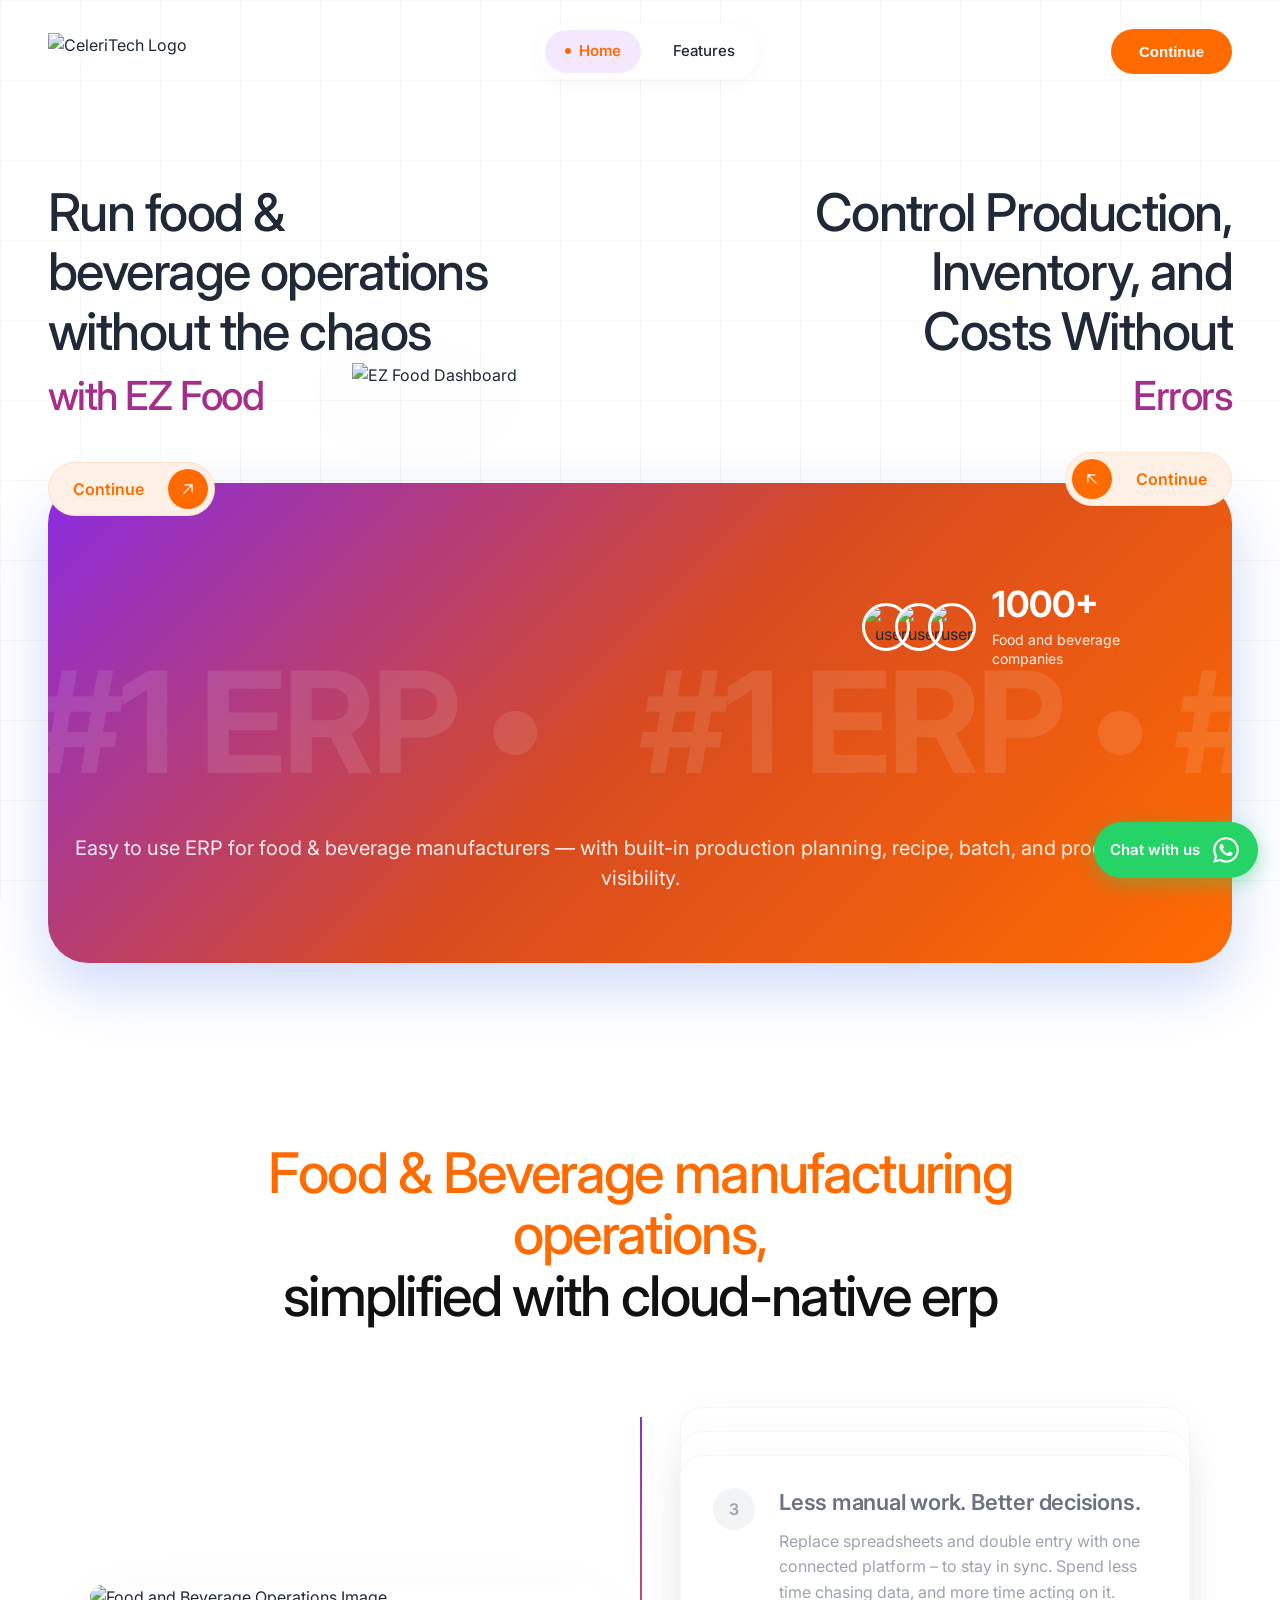
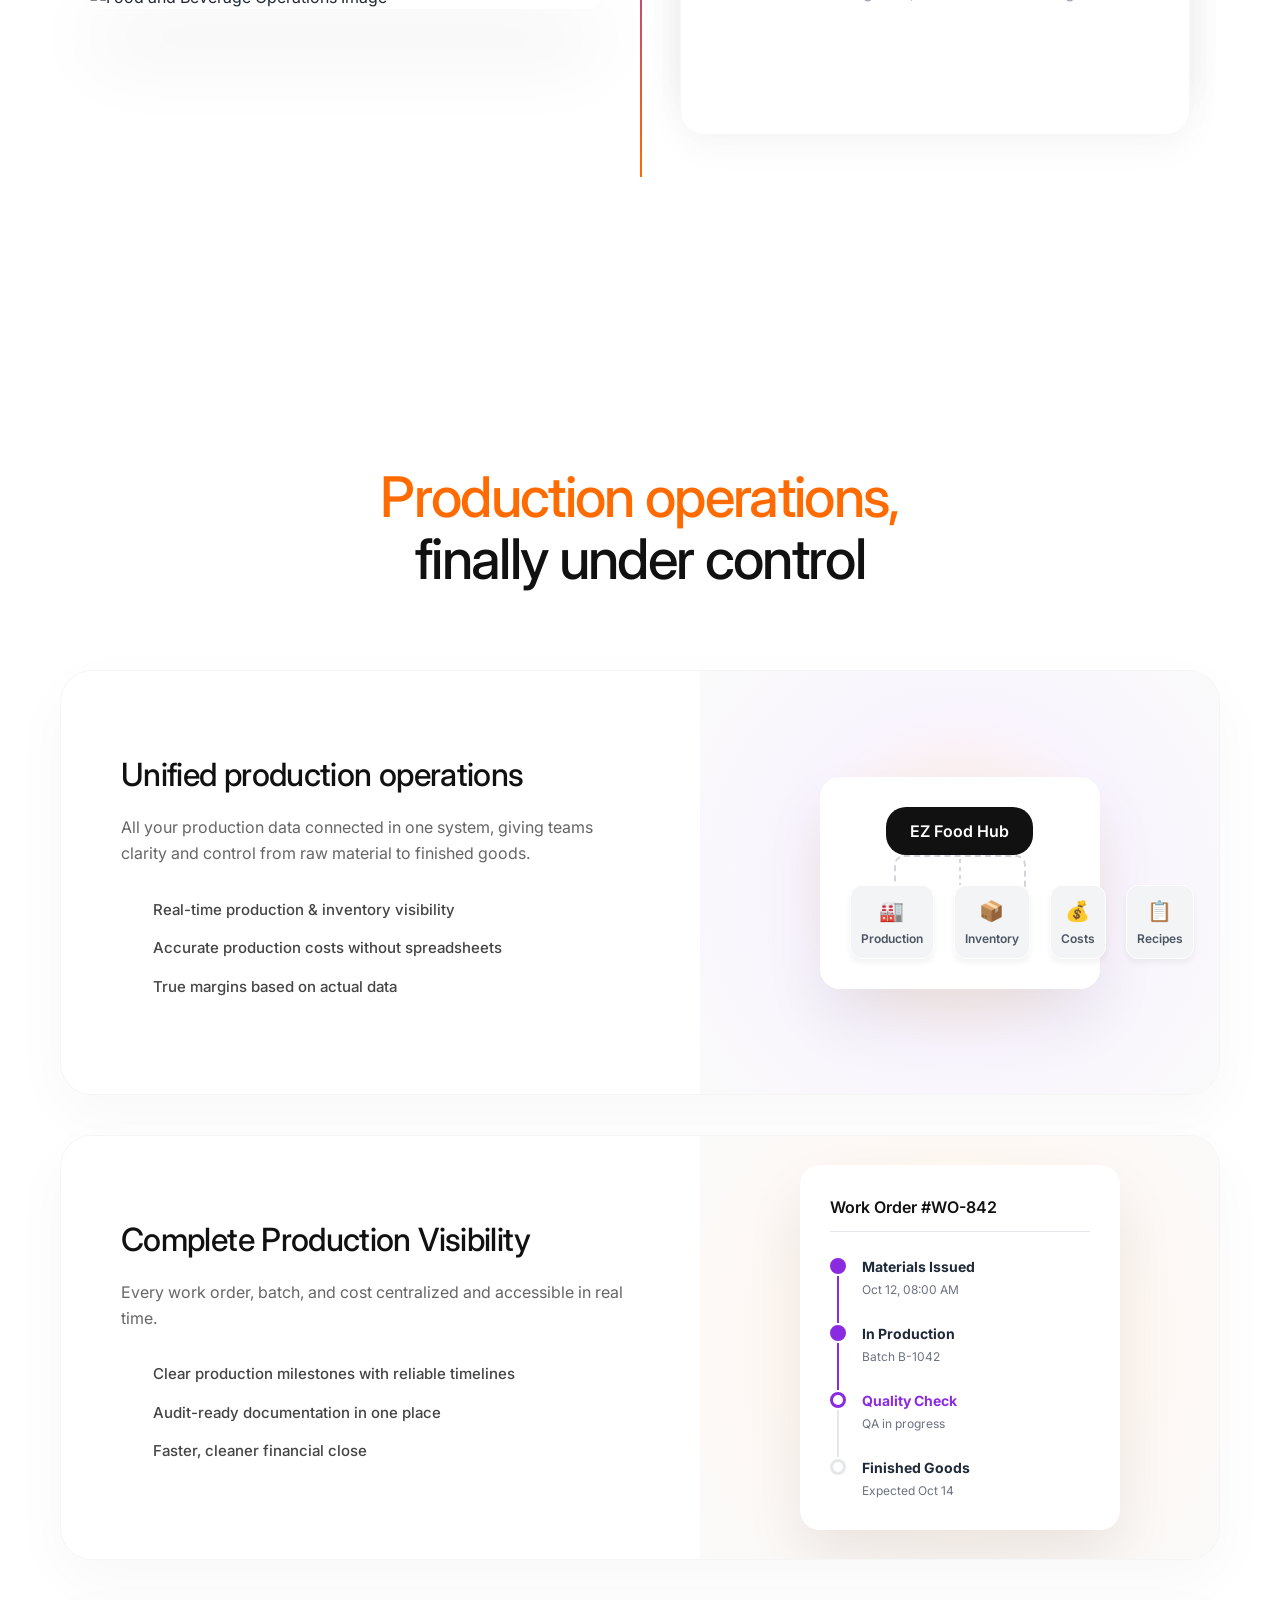
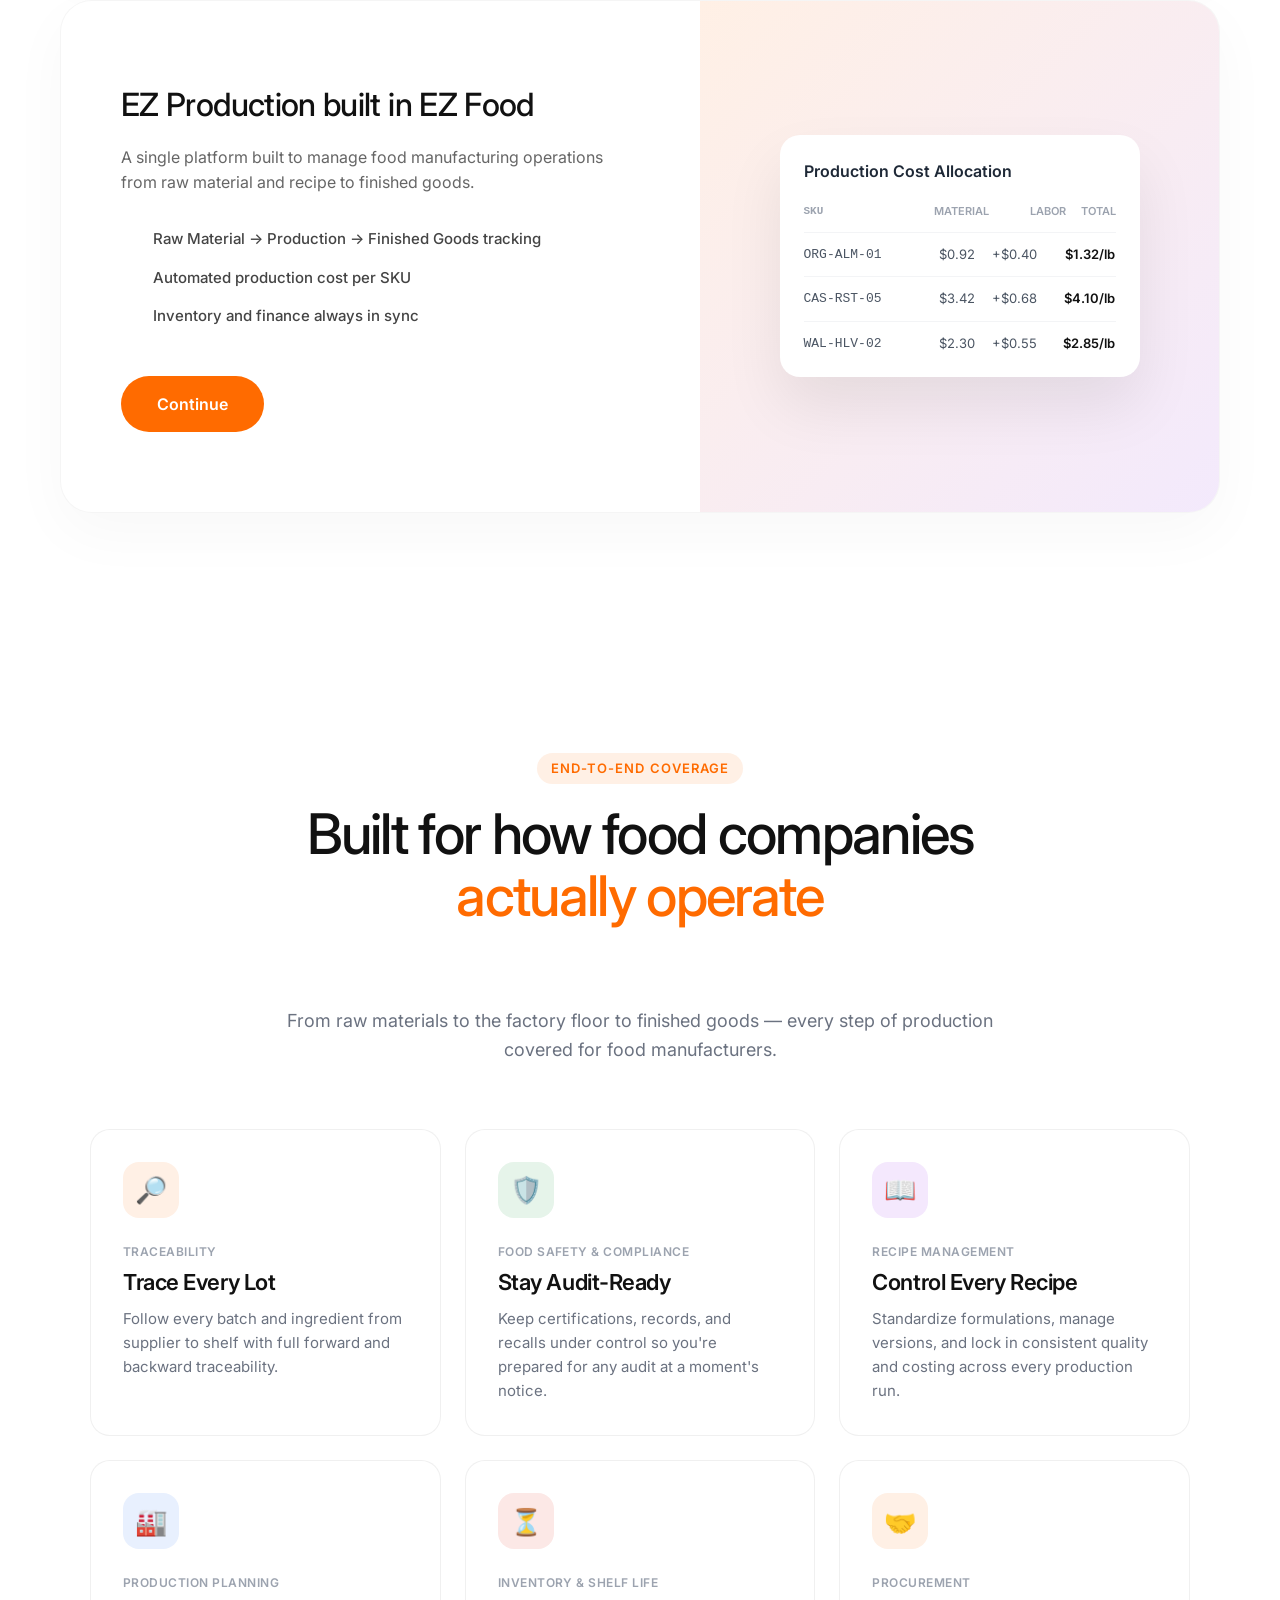
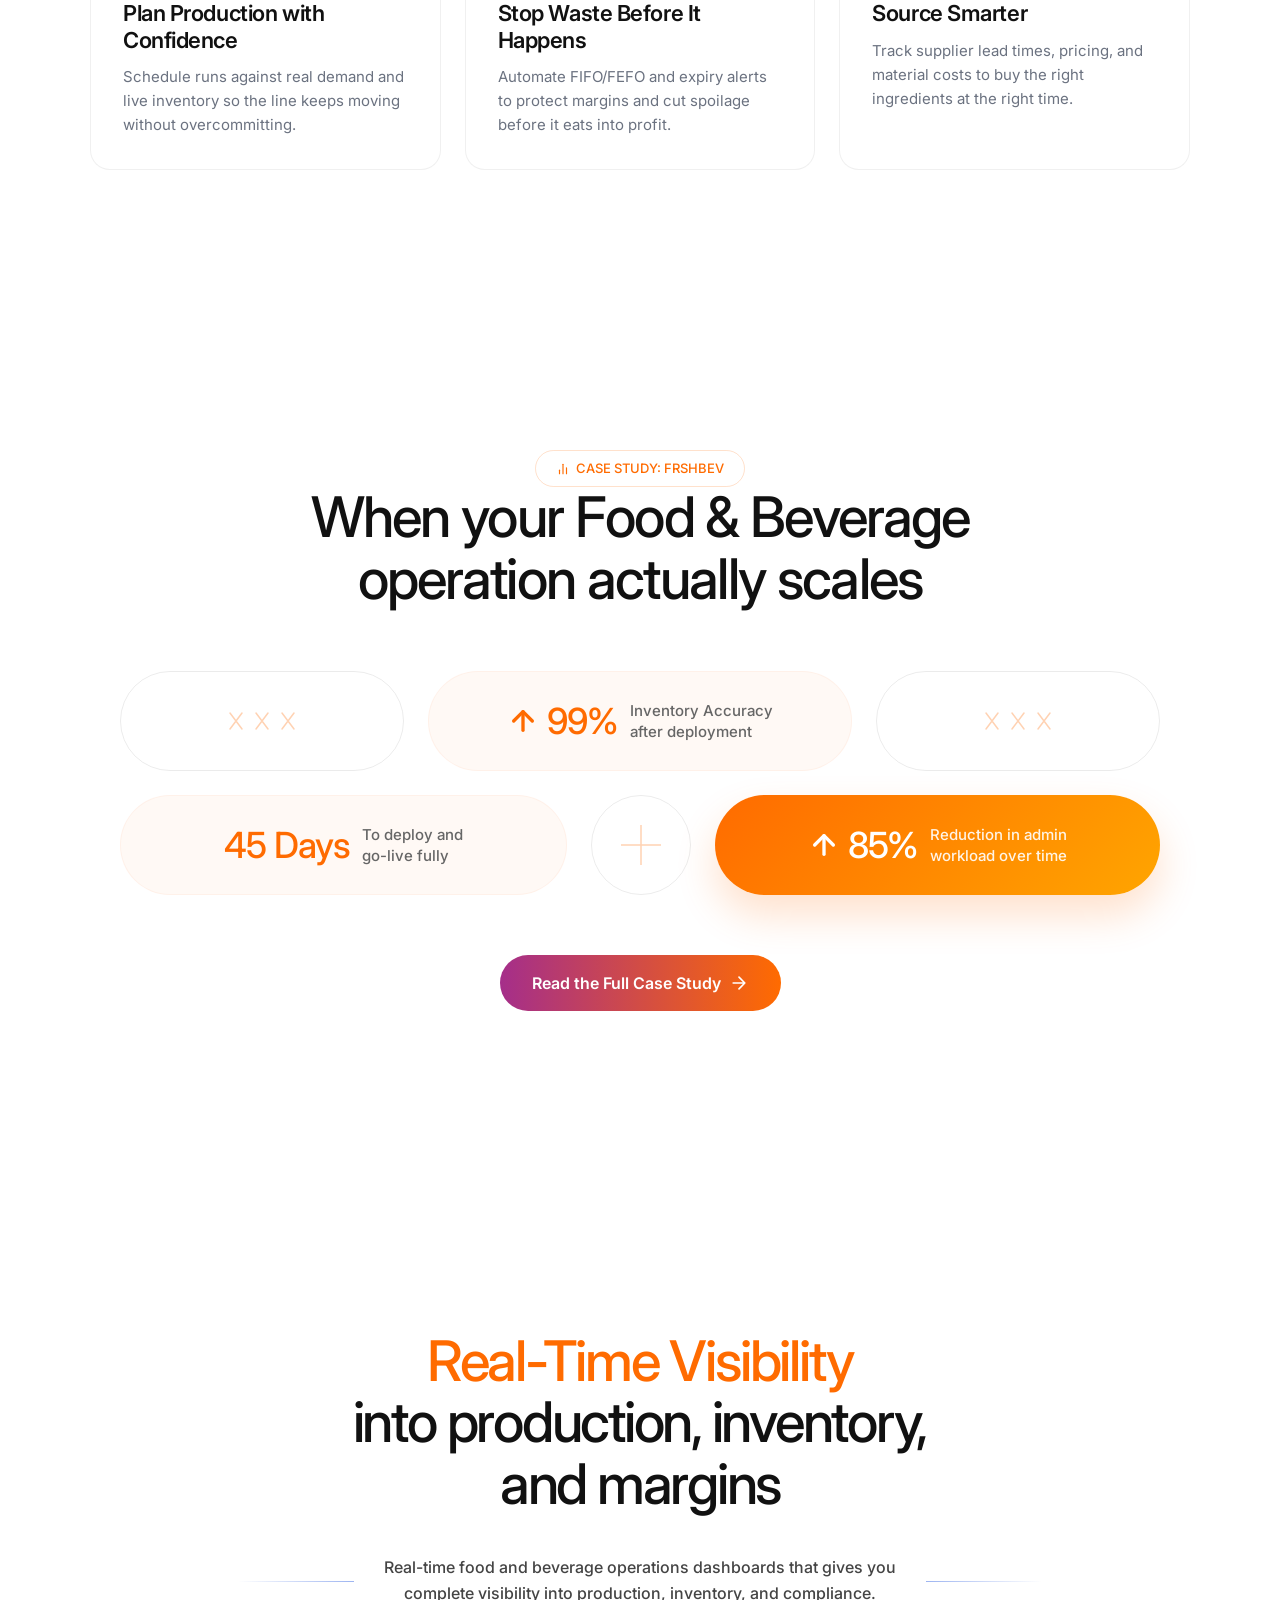
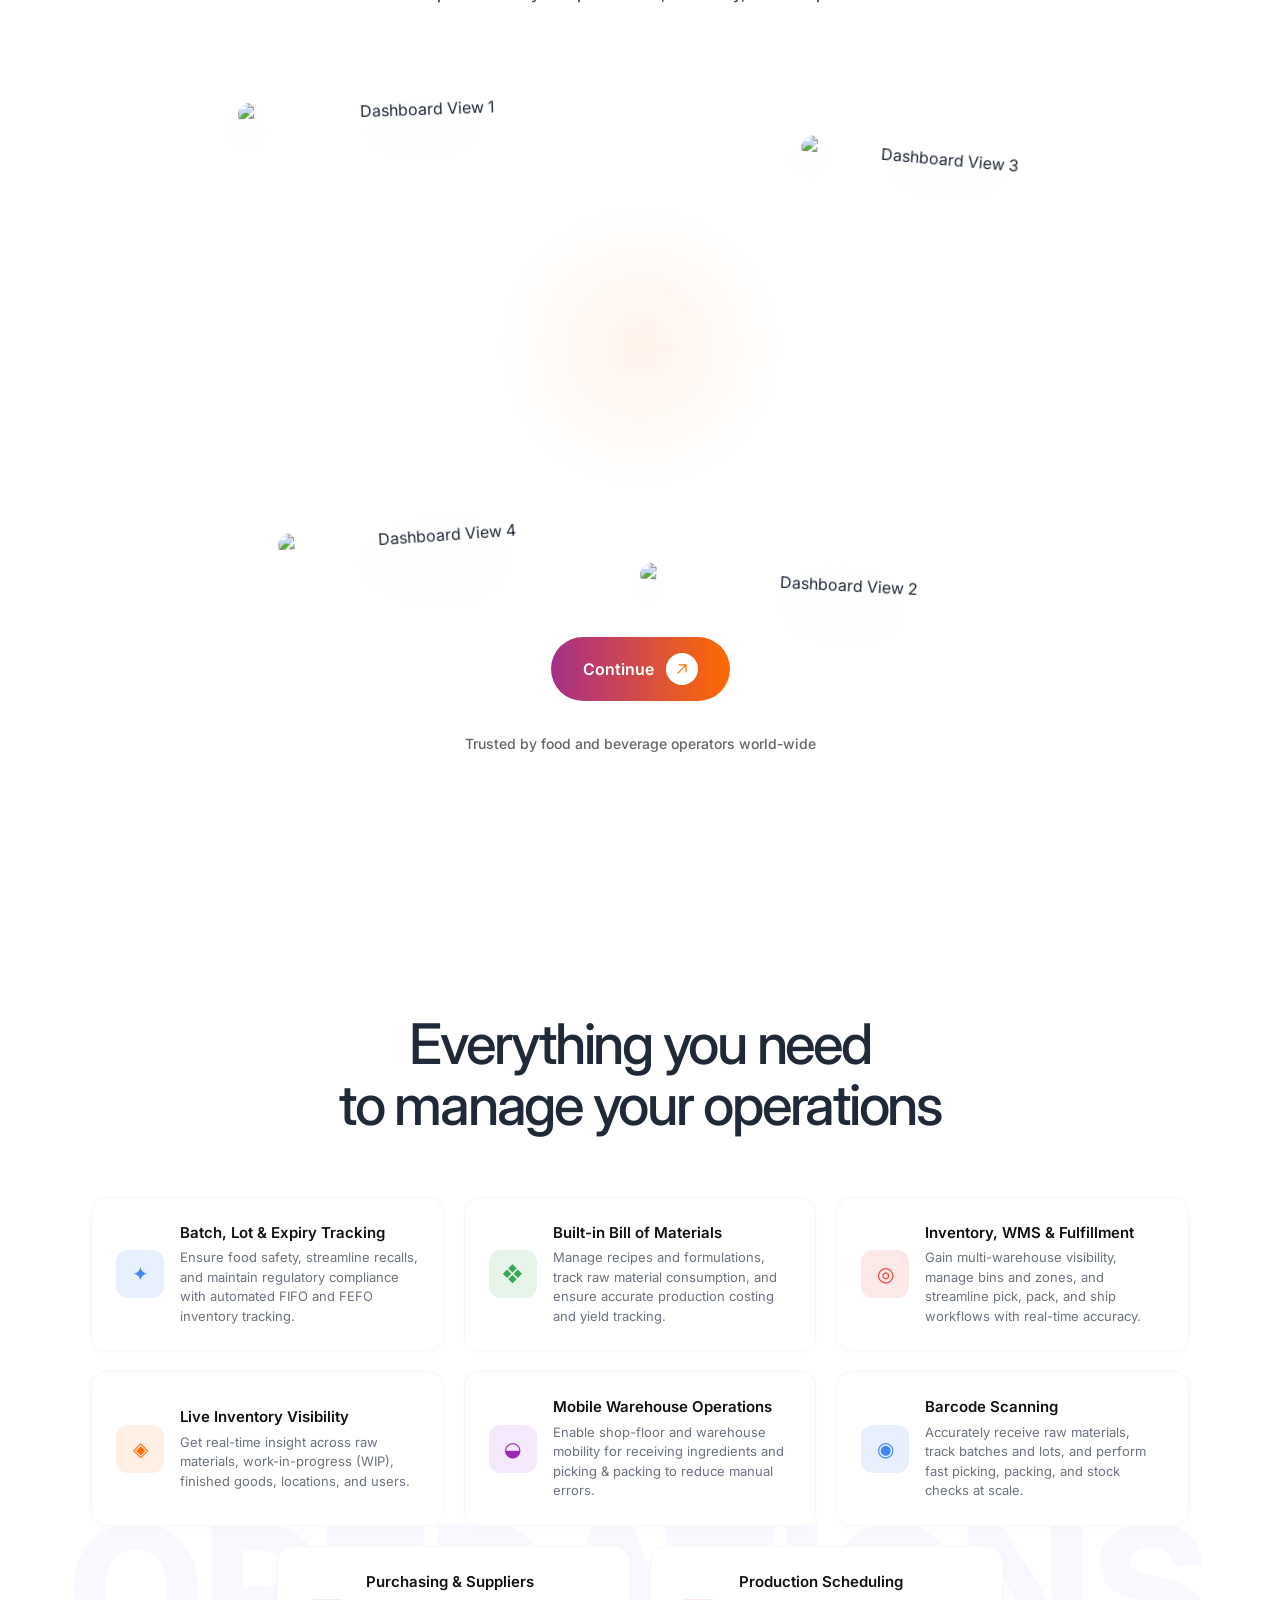
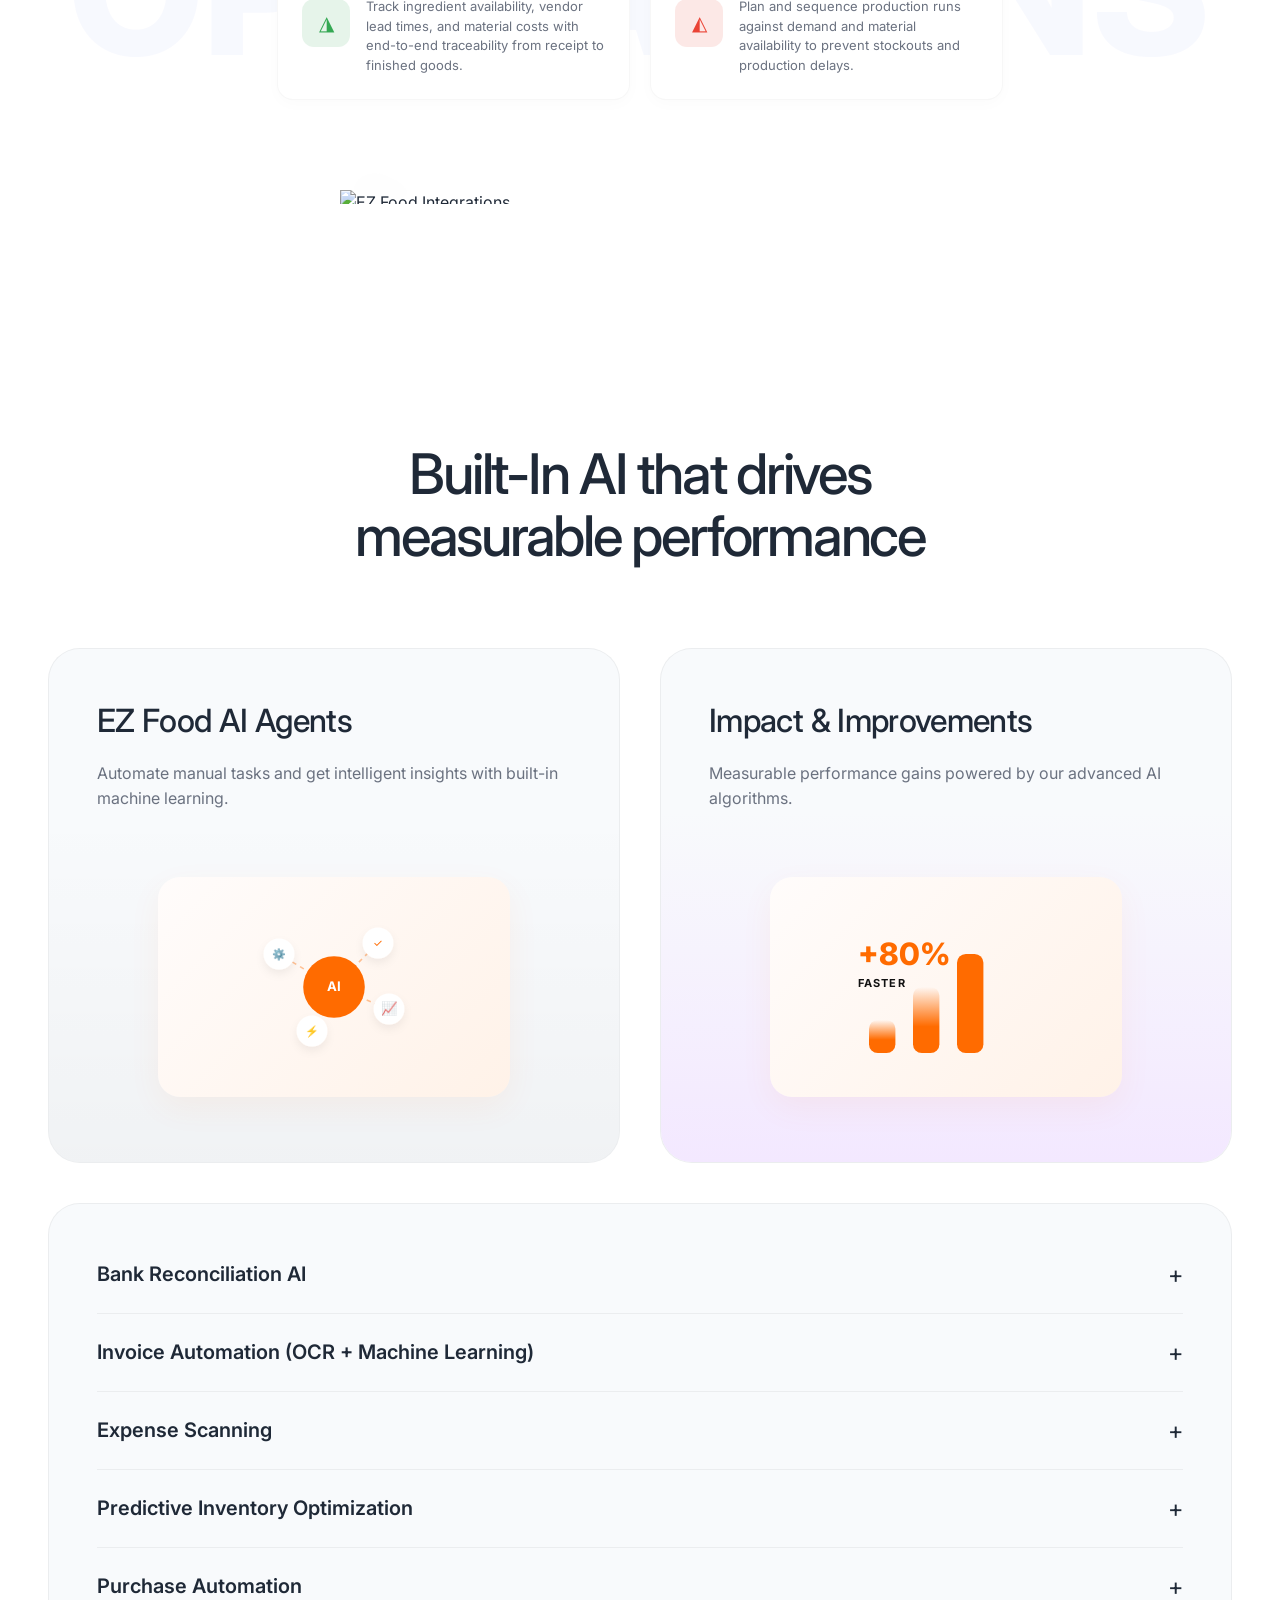
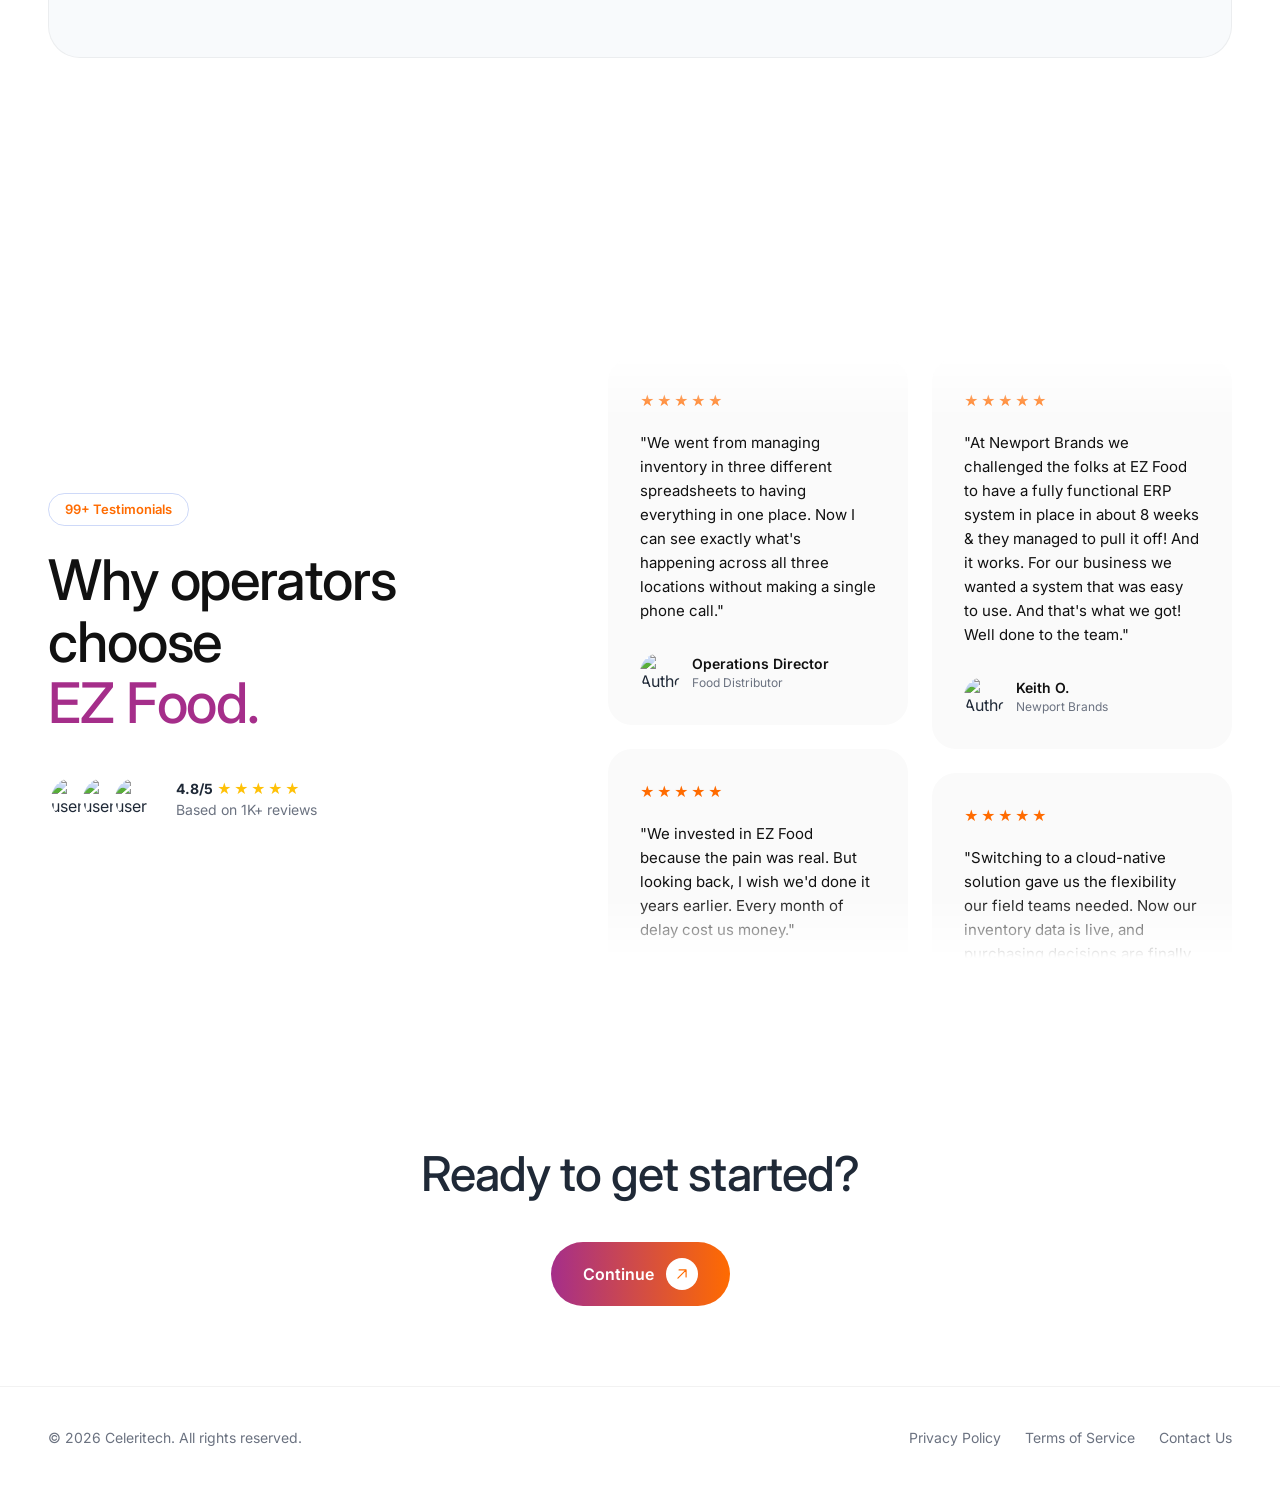
==== commit efaf79ea: "Add floating WhatsApp chat widget across all pages. Lets visitors message +1-786-3818274 directly fr" ====
--- a/index.html
+++ b/index.html
@@ -61,16 +61,15 @@
     <!-- Google tag (gtag.js) event - delayed navigation helper -->
     <script>
       function gtagSendEvent(url) {
-        var callback = function () {
-          if (typeof url === 'string') {
-            window.open(url, '_blank');
-          }
-        };
+        // Open exactly one window synchronously. Opening inside gtag's
+        // event_callback caused multiple windows because gtag invokes the
+        // callback once per configured destination (GA4, Google Ads, etc.).
+        // Doing it here also keeps the click gesture intact for popup blockers.
+        if (typeof url === 'string') {
+          window.open(url, '_blank');
+        }
         oaiq("measure", "appointment_scheduled", { type: "customer_action" });
-        gtag('event', 'close_convert_lead', {
-          'event_callback': callback,
-          'event_timeout': 2000,
-        });
+        gtag('event', 'close_convert_lead');
         return false;
       }
     </script>
@@ -1260,6 +1259,72 @@
       ]
     }
     </script>
+    <!-- WhatsApp Floating Widget -->
+    <a href="https://wa.me/17863818274?text=Hi%2C%20I%27d%20like%20to%20learn%20more%20about%20EZ%20Food"
+        class="whatsapp-float" target="_blank" rel="noopener" aria-label="Chat with us on WhatsApp"
+        onclick="if(window.oaiq){oaiq('measure','contact',{type:'whatsapp'})}">
+        <span class="whatsapp-float__label">Chat with us</span>
+        <svg class="whatsapp-float__icon" viewBox="0 0 32 32" width="32" height="32" aria-hidden="true">
+            <path fill="currentColor"
+                d="M16.003 3.2c-7.06 0-12.8 5.74-12.8 12.8 0 2.257.59 4.463 1.71 6.406L3.2 28.8l6.55-1.715a12.74 12.74 0 006.253 1.63h.005c7.06 0 12.8-5.74 12.8-12.8 0-3.42-1.332-6.635-3.75-9.053A12.72 12.72 0 0016.003 3.2zm0 23.36h-.004a10.6 10.6 0 01-5.402-1.48l-.388-.23-4.006 1.05 1.07-3.906-.253-.4a10.56 10.56 0 01-1.62-5.634c0-5.867 4.774-10.64 10.646-10.64a10.57 10.57 0 017.523 3.12 10.56 10.56 0 013.116 7.526c0 5.868-4.775 10.642-10.68 10.642zm5.833-7.968c-.32-.16-1.892-.933-2.184-1.04-.293-.107-.507-.16-.72.16-.213.32-.826 1.04-1.013 1.253-.187.213-.373.24-.693.08-.32-.16-1.35-.498-2.573-1.588-.95-.848-1.593-1.895-1.78-2.215-.187-.32-.02-.492.14-.652.144-.143.32-.373.48-.56.16-.187.213-.32.32-.533.107-.213.053-.4-.027-.56-.08-.16-.72-1.735-.986-2.375-.26-.624-.524-.54-.72-.55l-.613-.01c-.213 0-.56.08-.853.4-.293.32-1.12 1.093-1.12 2.667 0 1.573 1.146 3.093 1.306 3.307.16.213 2.253 3.44 5.46 4.824.763.33 1.358.527 1.822.674.766.244 1.463.21 2.014.127.614-.092 1.892-.773 2.158-1.52.267-.747.267-1.387.187-1.52-.08-.133-.293-.213-.613-.373z" />
+        </svg>
+    </a>
+    <style>
+        .whatsapp-float {
+            position: fixed;
+            right: 22px;
+            bottom: 22px;
+            z-index: 9999;
+            display: flex;
+            align-items: center;
+            gap: 10px;
+            padding: 12px 16px;
+            background: #25D366;
+            color: #fff;
+            border-radius: 50px;
+            text-decoration: none;
+            font-family: 'Inter', -apple-system, sans-serif;
+            font-weight: 600;
+            font-size: 15px;
+            box-shadow: 0 6px 20px rgba(37, 211, 102, 0.4);
+            transition: transform 0.2s ease, box-shadow 0.2s ease;
+        }
+
+        .whatsapp-float:hover {
+            transform: translateY(-2px);
+            box-shadow: 0 10px 26px rgba(37, 211, 102, 0.5);
+        }
+
+        .whatsapp-float__icon {
+            flex-shrink: 0;
+        }
+
+        .whatsapp-float::before {
+            content: "";
+            position: absolute;
+            inset: 0;
+            border-radius: 50px;
+            box-shadow: 0 0 0 0 rgba(37, 211, 102, 0.5);
+            animation: whatsapp-pulse 2.2s infinite;
+        }
+
+        @keyframes whatsapp-pulse {
+            0% { box-shadow: 0 0 0 0 rgba(37, 211, 102, 0.5); }
+            70% { box-shadow: 0 0 0 14px rgba(37, 211, 102, 0); }
+            100% { box-shadow: 0 0 0 0 rgba(37, 211, 102, 0); }
+        }
+
+        @media (max-width: 600px) {
+            .whatsapp-float {
+                right: 16px;
+                bottom: 16px;
+                padding: 14px;
+            }
+            .whatsapp-float__label {
+                display: none;
+            }
+        }
+    </style>
 </body>
 
 </html>
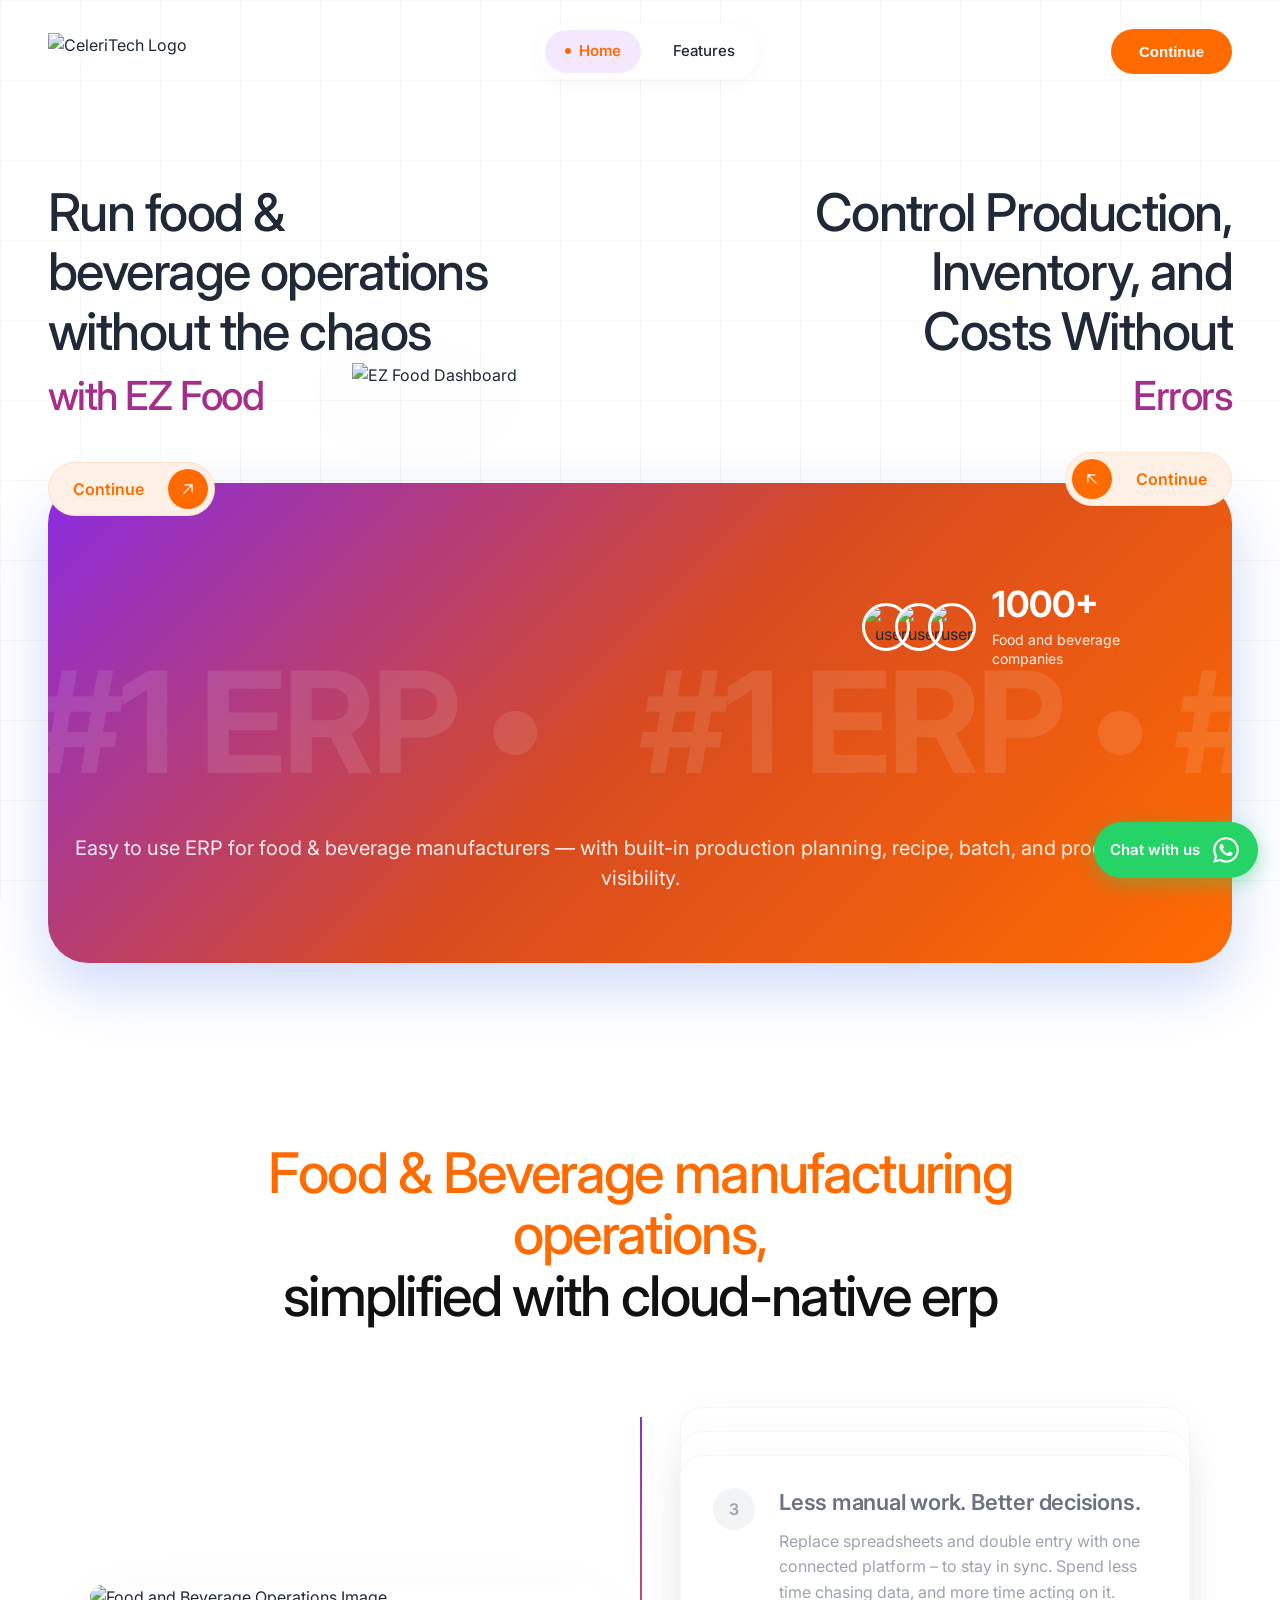
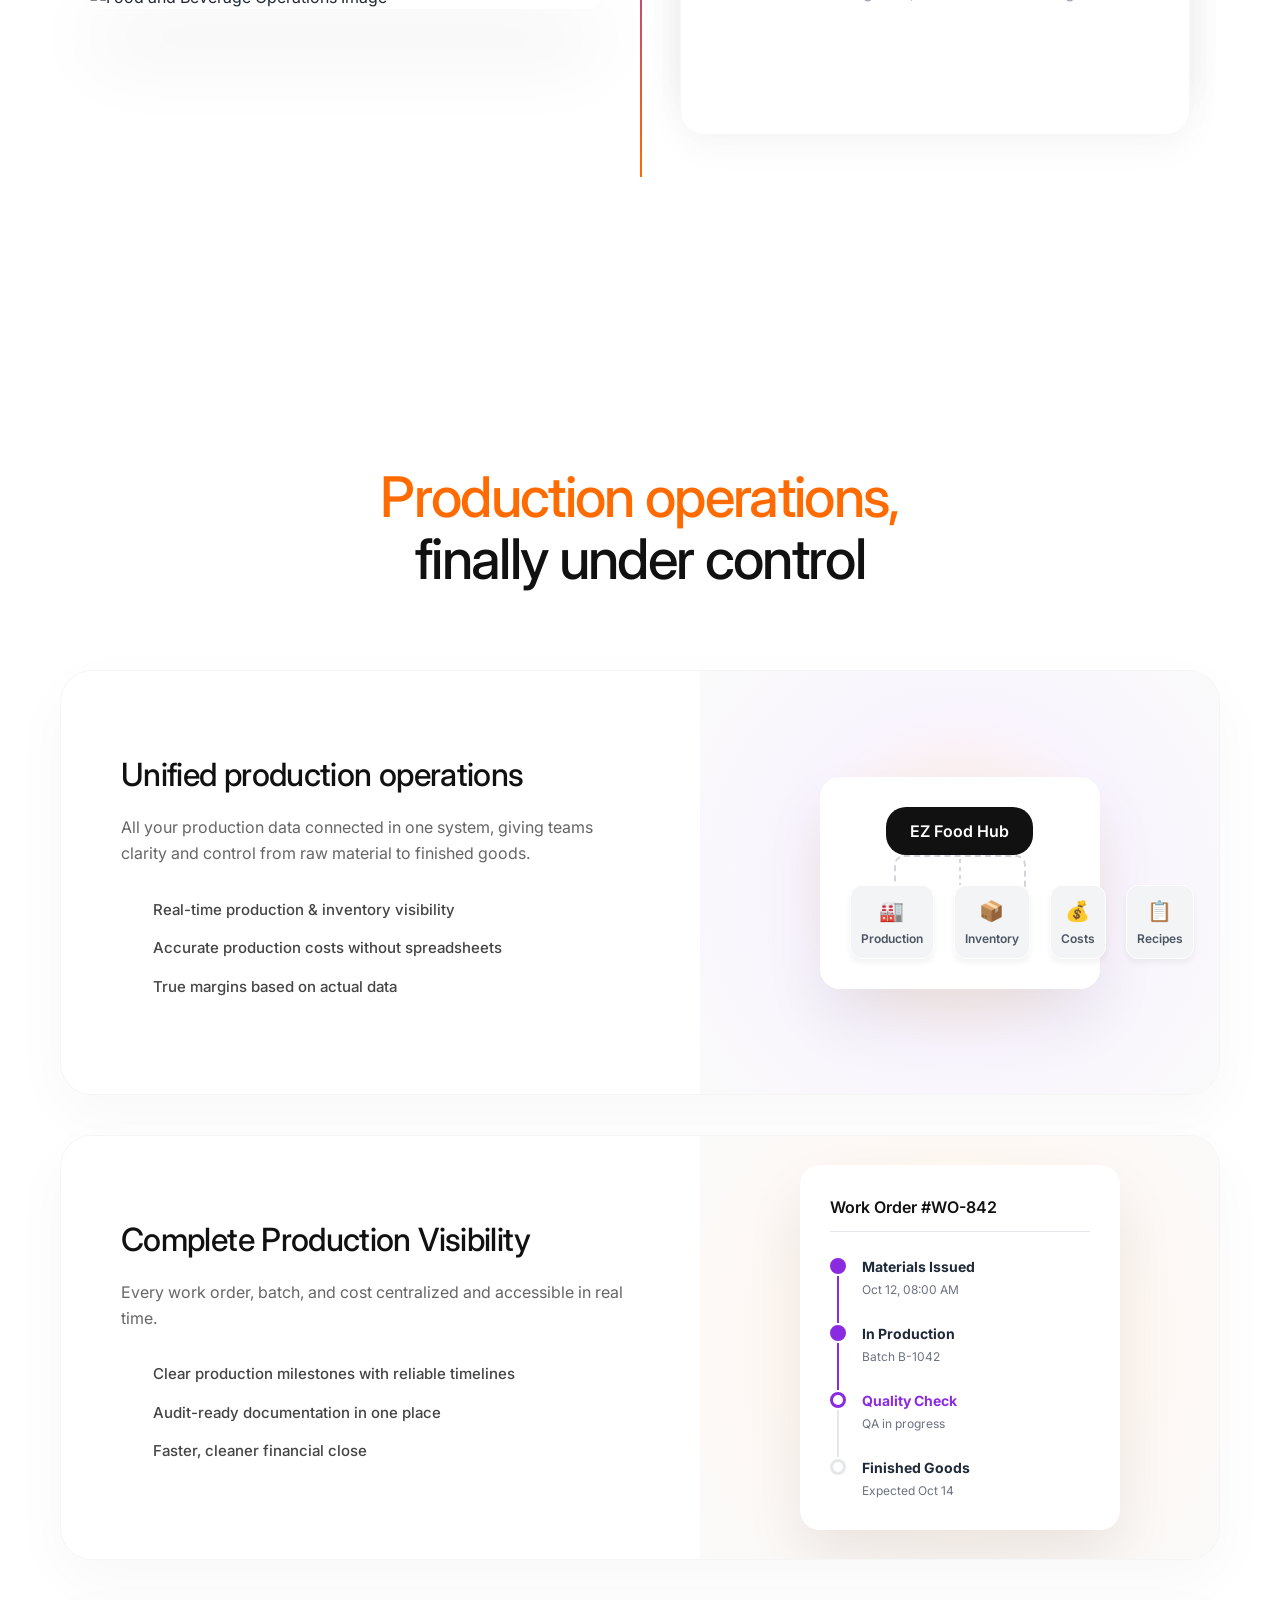
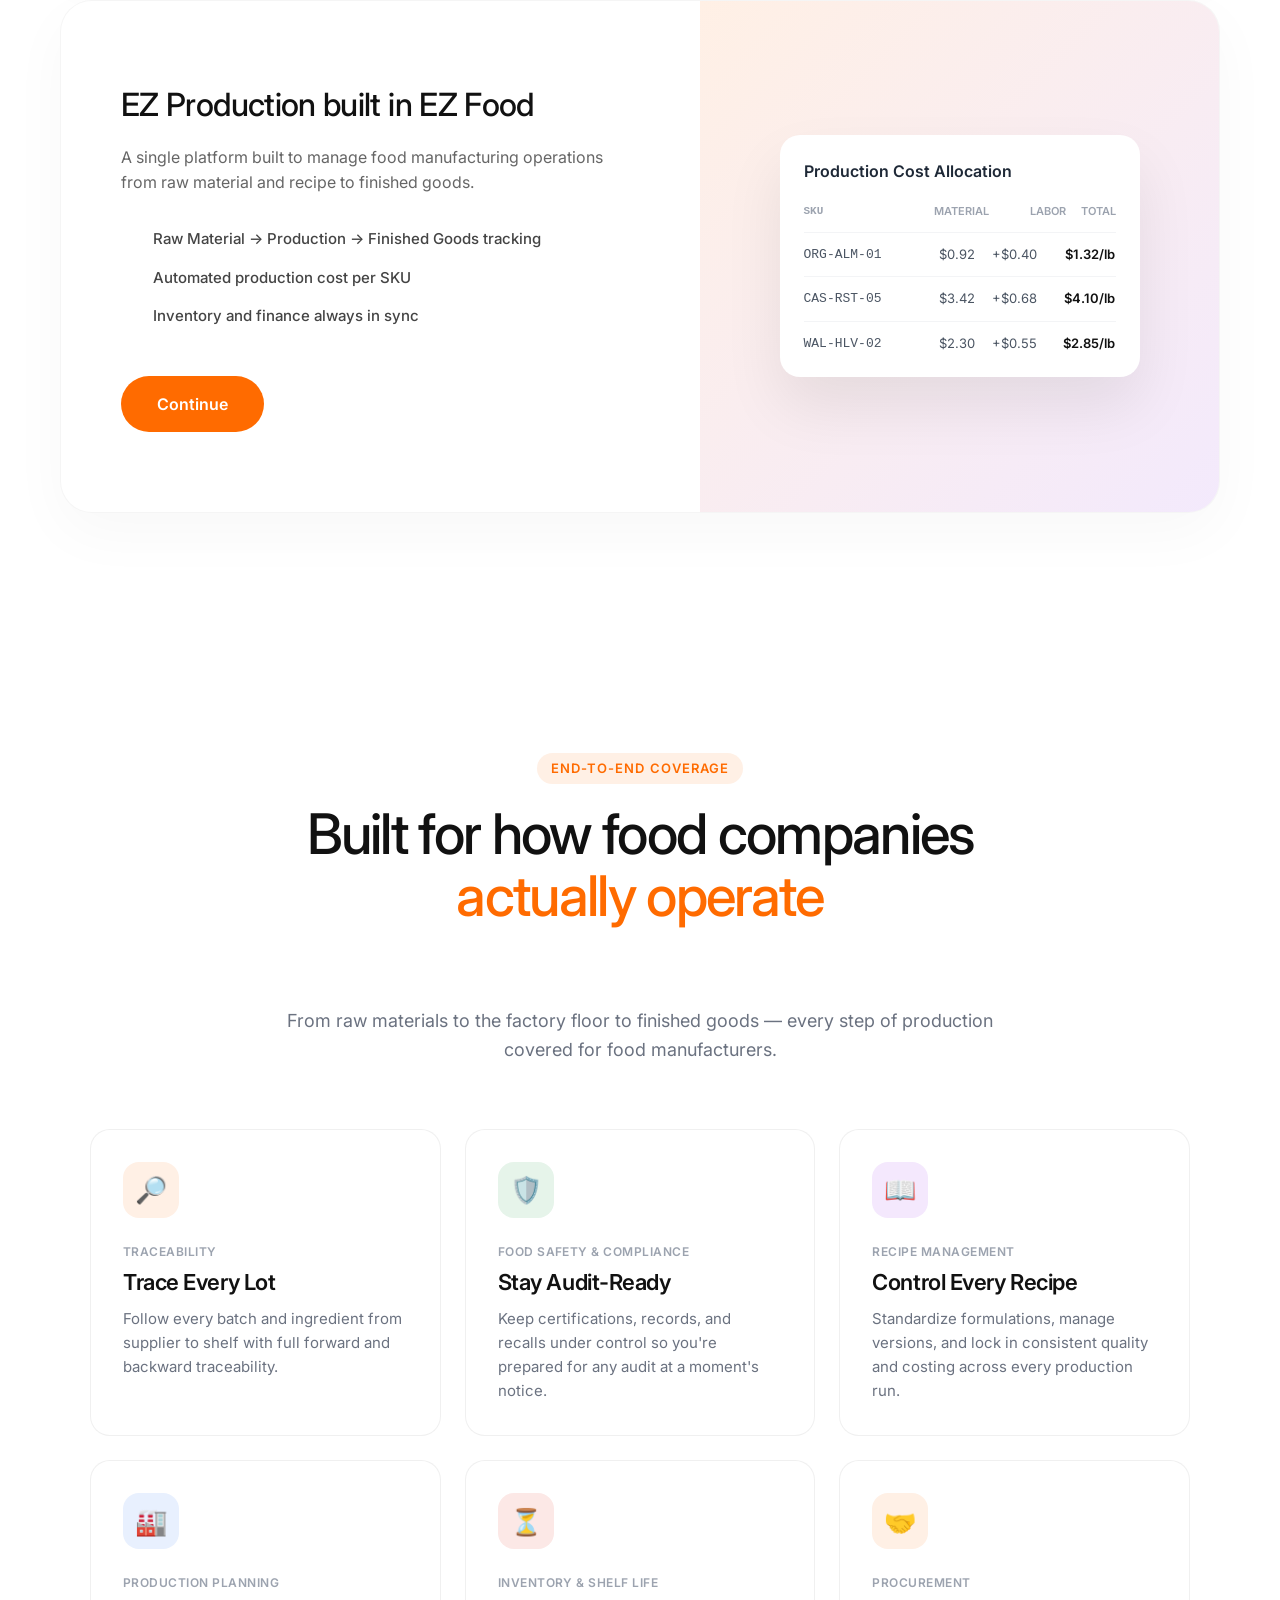
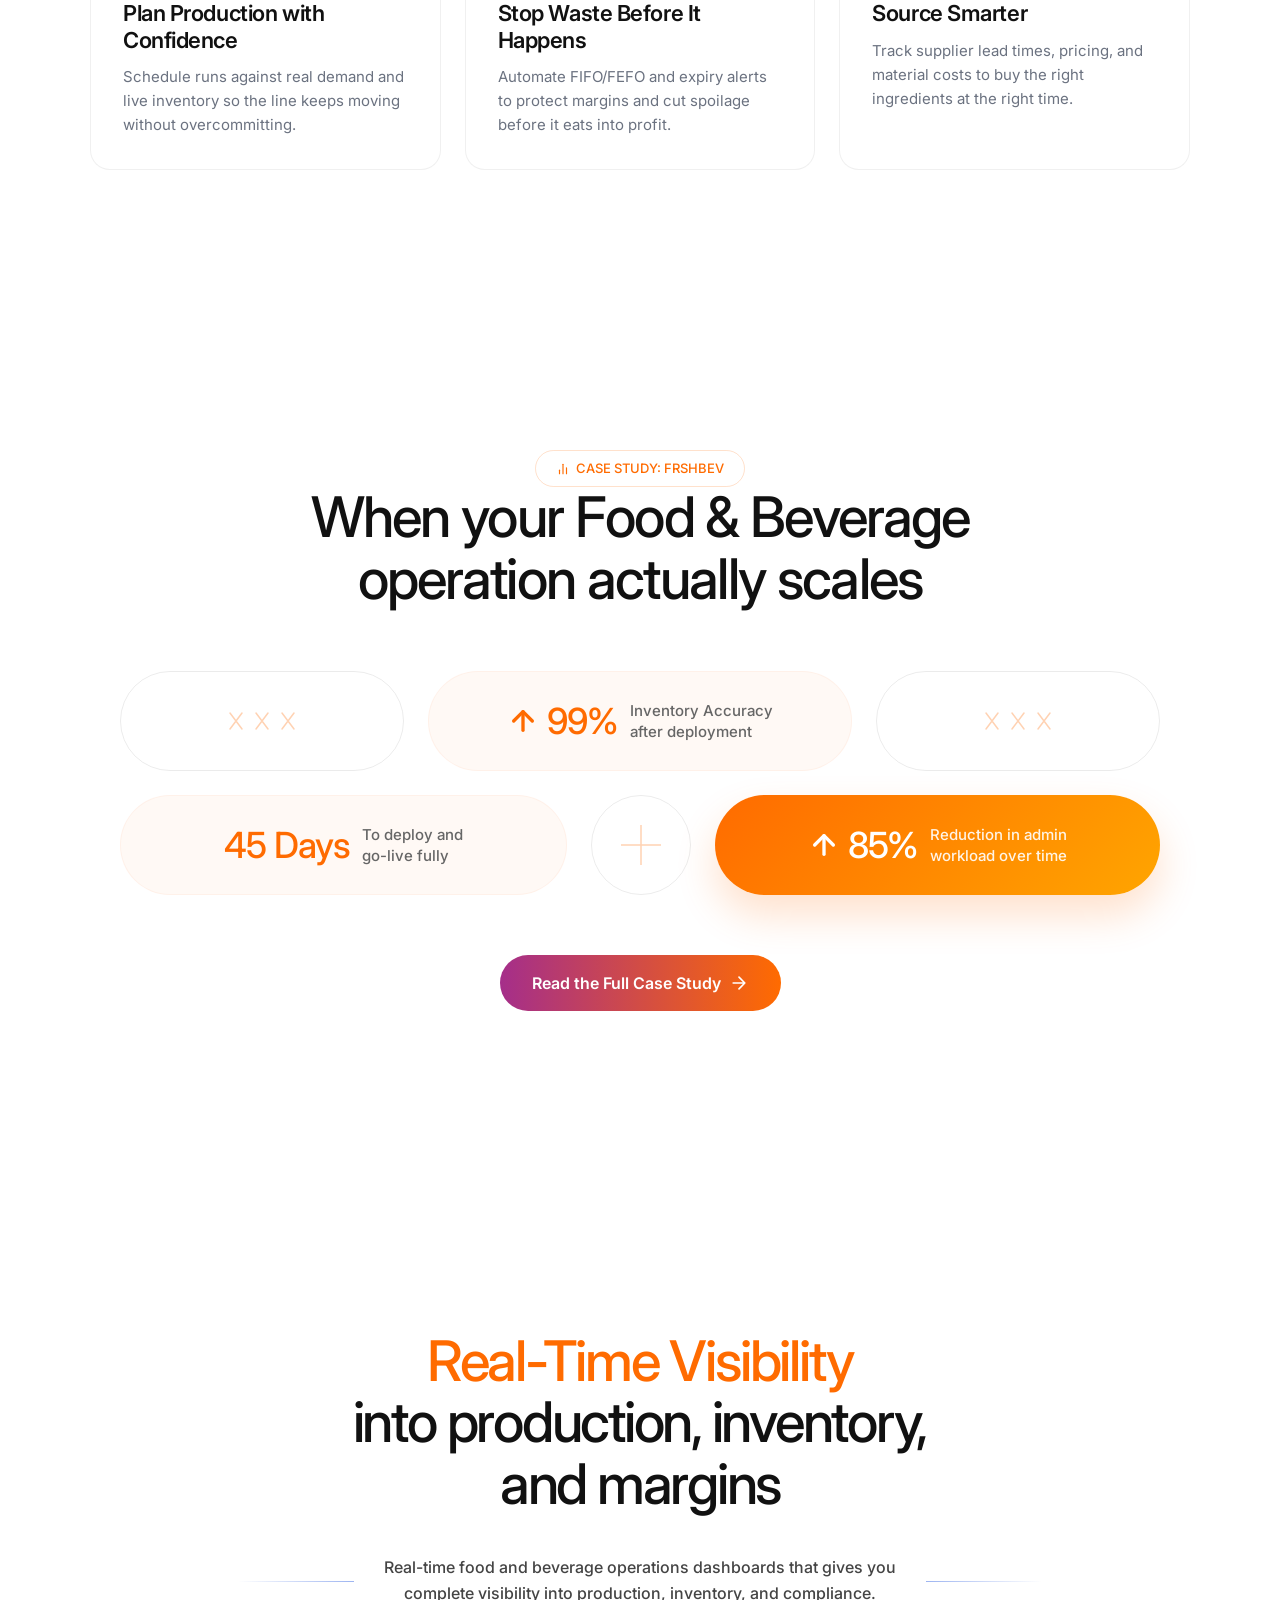
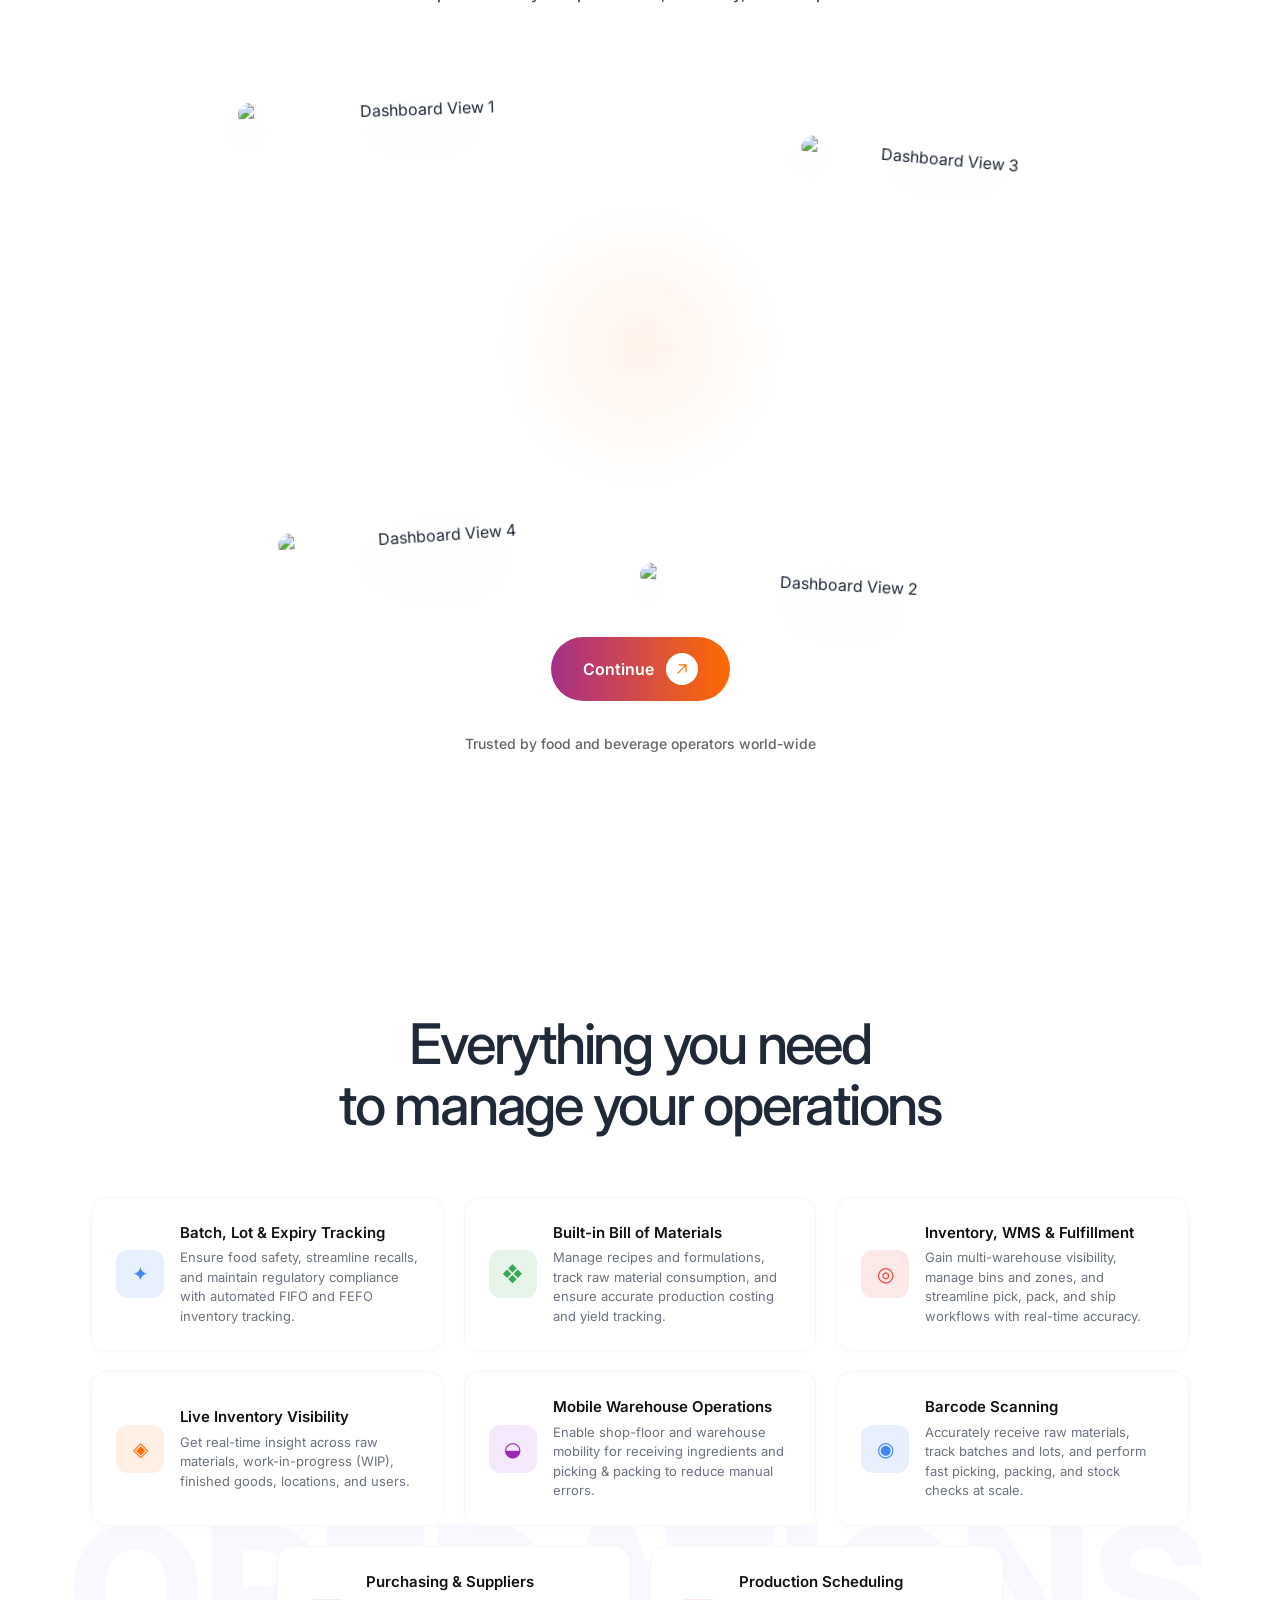
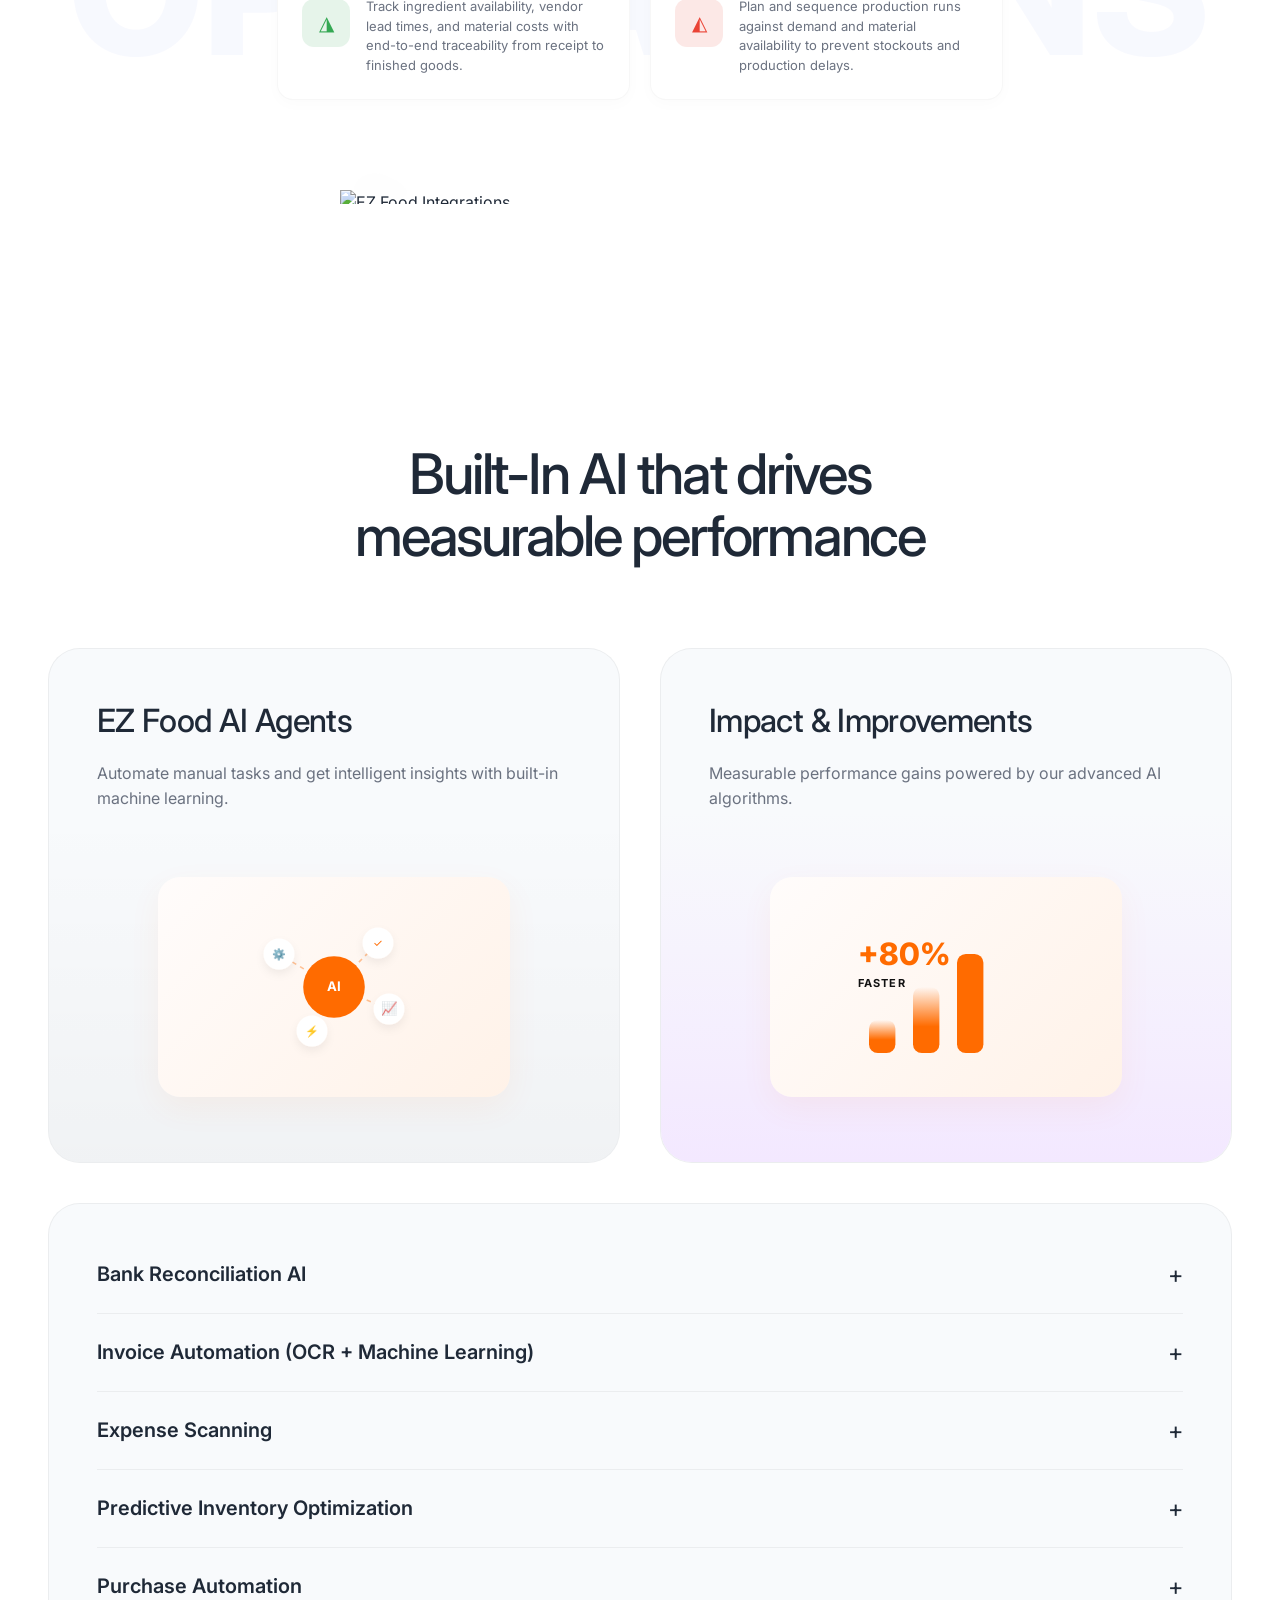
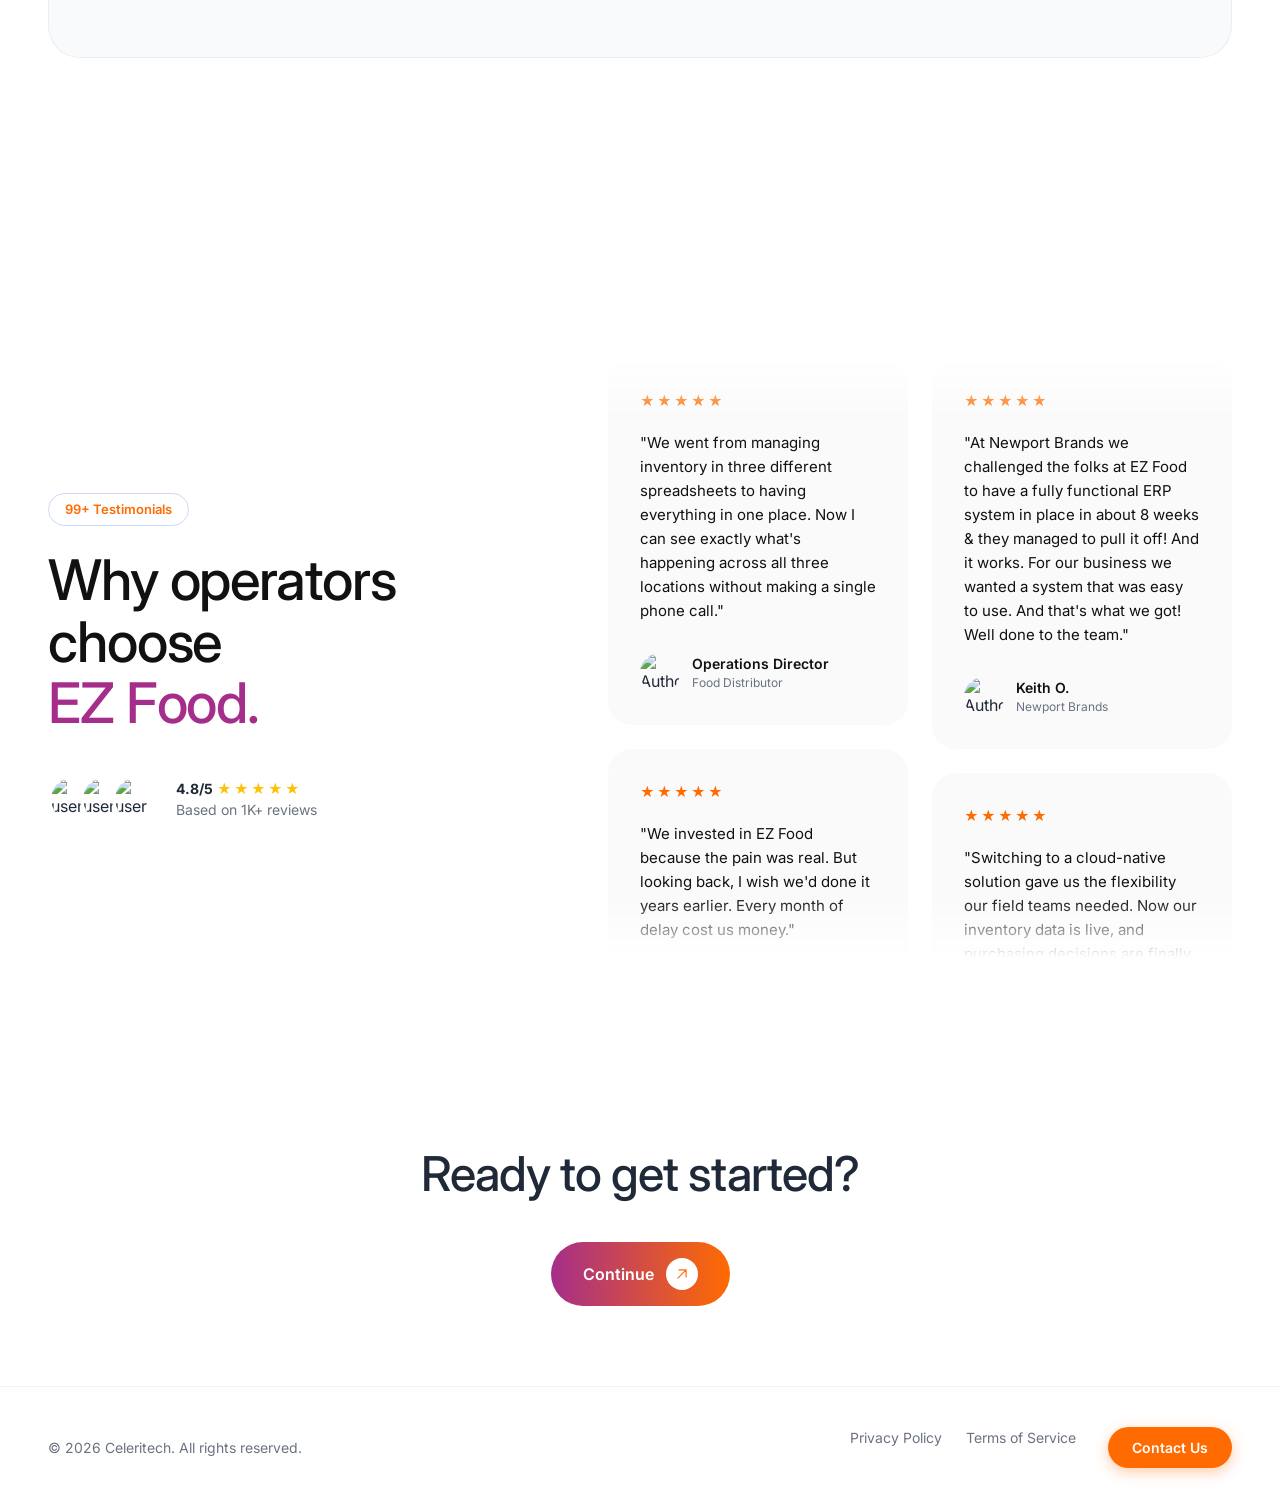
==== commit 4cebcf72: "Point Continue buttons to lead form and highlight footer Contact Us. Routes all Continue CTAs to the" ====
--- a/index.html
+++ b/index.html
@@ -97,7 +97,7 @@
         </div>
 
         <button class="nav-cta"
-            onclick="gtagSendEvent('https://api.leadconnectorhq.com/widget/bookings/celeritechimporters')">Continue</button>
+            onclick="gtagSendEvent('https://api.leadconnectorhq.com/widget/form/Q0SGxN11sX7CFxrwRYYF')">Continue</button>
     </nav>
 
     <!-- Hero Section -->
@@ -120,7 +120,7 @@
 
                 <div class="hero-cta-wrap">
                     <div class="pill-cta-container"
-                        onclick="gtagSendEvent('https://api.leadconnectorhq.com/widget/bookings/celeritechimporters')"
+                        onclick="gtagSendEvent('https://api.leadconnectorhq.com/widget/form/Q0SGxN11sX7CFxrwRYYF')"
                         style="cursor: pointer;">
                         <span class="cta-text">Continue</span>
                         <div class="cta-arrow-circle">
@@ -146,7 +146,7 @@
 
                 <div class="hero-cta-wrap hide-on-mobile" style="margin-top: 0; margin-bottom: 20px;">
                     <div class="pill-cta-container"
-                        onclick="gtagSendEvent('https://api.leadconnectorhq.com/widget/bookings/celeritechimporters')"
+                        onclick="gtagSendEvent('https://api.leadconnectorhq.com/widget/form/Q0SGxN11sX7CFxrwRYYF')"
                         style="cursor: pointer; flex-direction: row-reverse; padding: 6px 24px 6px 6px; gap: 24px;">
                         <span class="cta-text" style="margin: 0;">Continue</span>
                         <div class="cta-arrow-circle">
@@ -243,7 +243,7 @@
                     </div>
 
                     <div class="hih-cta-wrapper" style="margin-top: 24px; padding-left: 64px;">
-                        <a href="#" onclick="gtagSendEvent('https://api.leadconnectorhq.com/widget/bookings/celeritechimporters'); return false;"
+                        <a href="#" onclick="gtagSendEvent('https://api.leadconnectorhq.com/widget/form/Q0SGxN11sX7CFxrwRYYF'); return false;"
                             class="hih-cta">Continue</a>
                     </div>
                 </div>
@@ -395,7 +395,7 @@
                             </li>
                         </ul>
                         <div style="margin-top: 32px;">
-                            <a href="#" onclick="gtagSendEvent('https://api.leadconnectorhq.com/widget/bookings/celeritechimporters'); return false;"
+                            <a href="#" onclick="gtagSendEvent('https://api.leadconnectorhq.com/widget/form/Q0SGxN11sX7CFxrwRYYF'); return false;"
                                 class="hih-cta">Continue</a>
                         </div>
                     </div>
@@ -648,7 +648,7 @@
             </div>
 
             <button class="cs-cta" style="border: none; cursor: pointer; gap: 12px; font-family: inherit;"
-                onclick="gtagSendEvent('https://api.leadconnectorhq.com/widget/bookings/celeritechimporters')">
+                onclick="gtagSendEvent('https://api.leadconnectorhq.com/widget/form/Q0SGxN11sX7CFxrwRYYF')">
                 Continue
                 <div class="cta-arrow-circle" style="background-color: white; width: 32px; height: 32px;">
                     <svg width="14" height="14" viewBox="0 0 24 24" fill="none" xmlns="http://www.w3.org/2000/svg">
@@ -1071,7 +1071,7 @@
                 <h2>Ready to get started?</h2>
                 <button class="cs-cta mt-8"
                     style="border: none; cursor: pointer; gap: 12px; font-family: inherit; margin-top: 2rem;"
-                    onclick="gtagSendEvent('https://api.leadconnectorhq.com/widget/bookings/celeritechimporters')">
+                    onclick="gtagSendEvent('https://api.leadconnectorhq.com/widget/form/Q0SGxN11sX7CFxrwRYYF')">
                     Continue
                     <div class="cta-arrow-circle" style="background-color: white; width: 32px; height: 32px;">
                         <svg width="14" height="14" viewBox="0 0 24 24" fill="none" xmlns="http://www.w3.org/2000/svg">
@@ -1092,7 +1092,7 @@
                 <div class="footer-links">
                     <a href="privacy.html">Privacy Policy</a>
                     <a href="terms.html">Terms of Service</a>
-                    <a href="contact.html">Contact Us</a>
+                    <a href="contact.html" class="footer-contact-cta">Contact Us</a>
                 </div>
             </div>
         </div>
@@ -1191,7 +1191,7 @@
       "contactPoint": {
         "@type": "ContactPoint",
         "contactType": "sales",
-        "url": "https://api.leadconnectorhq.com/widget/bookings/celeritechimporters"
+        "url": "https://api.leadconnectorhq.com/widget/form/Q0SGxN11sX7CFxrwRYYF"
       }
     }
     </script>
--- a/styles.css
+++ b/styles.css
@@ -1659,6 +1659,23 @@
     color: var(--primary-blue);
 }
 
+.footer-links a.footer-contact-cta {
+    background: var(--primary-blue);
+    color: #fff;
+    font-weight: 600;
+    padding: 10px 24px;
+    border-radius: var(--border-radius-pill);
+    box-shadow: 0 4px 14px rgba(255, 107, 0, 0.35);
+    margin-left: 8px;
+}
+
+.footer-links a.footer-contact-cta:hover {
+    color: #fff;
+    background: var(--primary-blue-hover);
+    transform: translateY(-1px);
+    box-shadow: 0 6px 18px rgba(255, 107, 0, 0.45);
+}
+
 /* --- RESPONSIVE ADJUSTMENTS --- */
 @media (max-width: 1200px) {
     .bento-grid {
